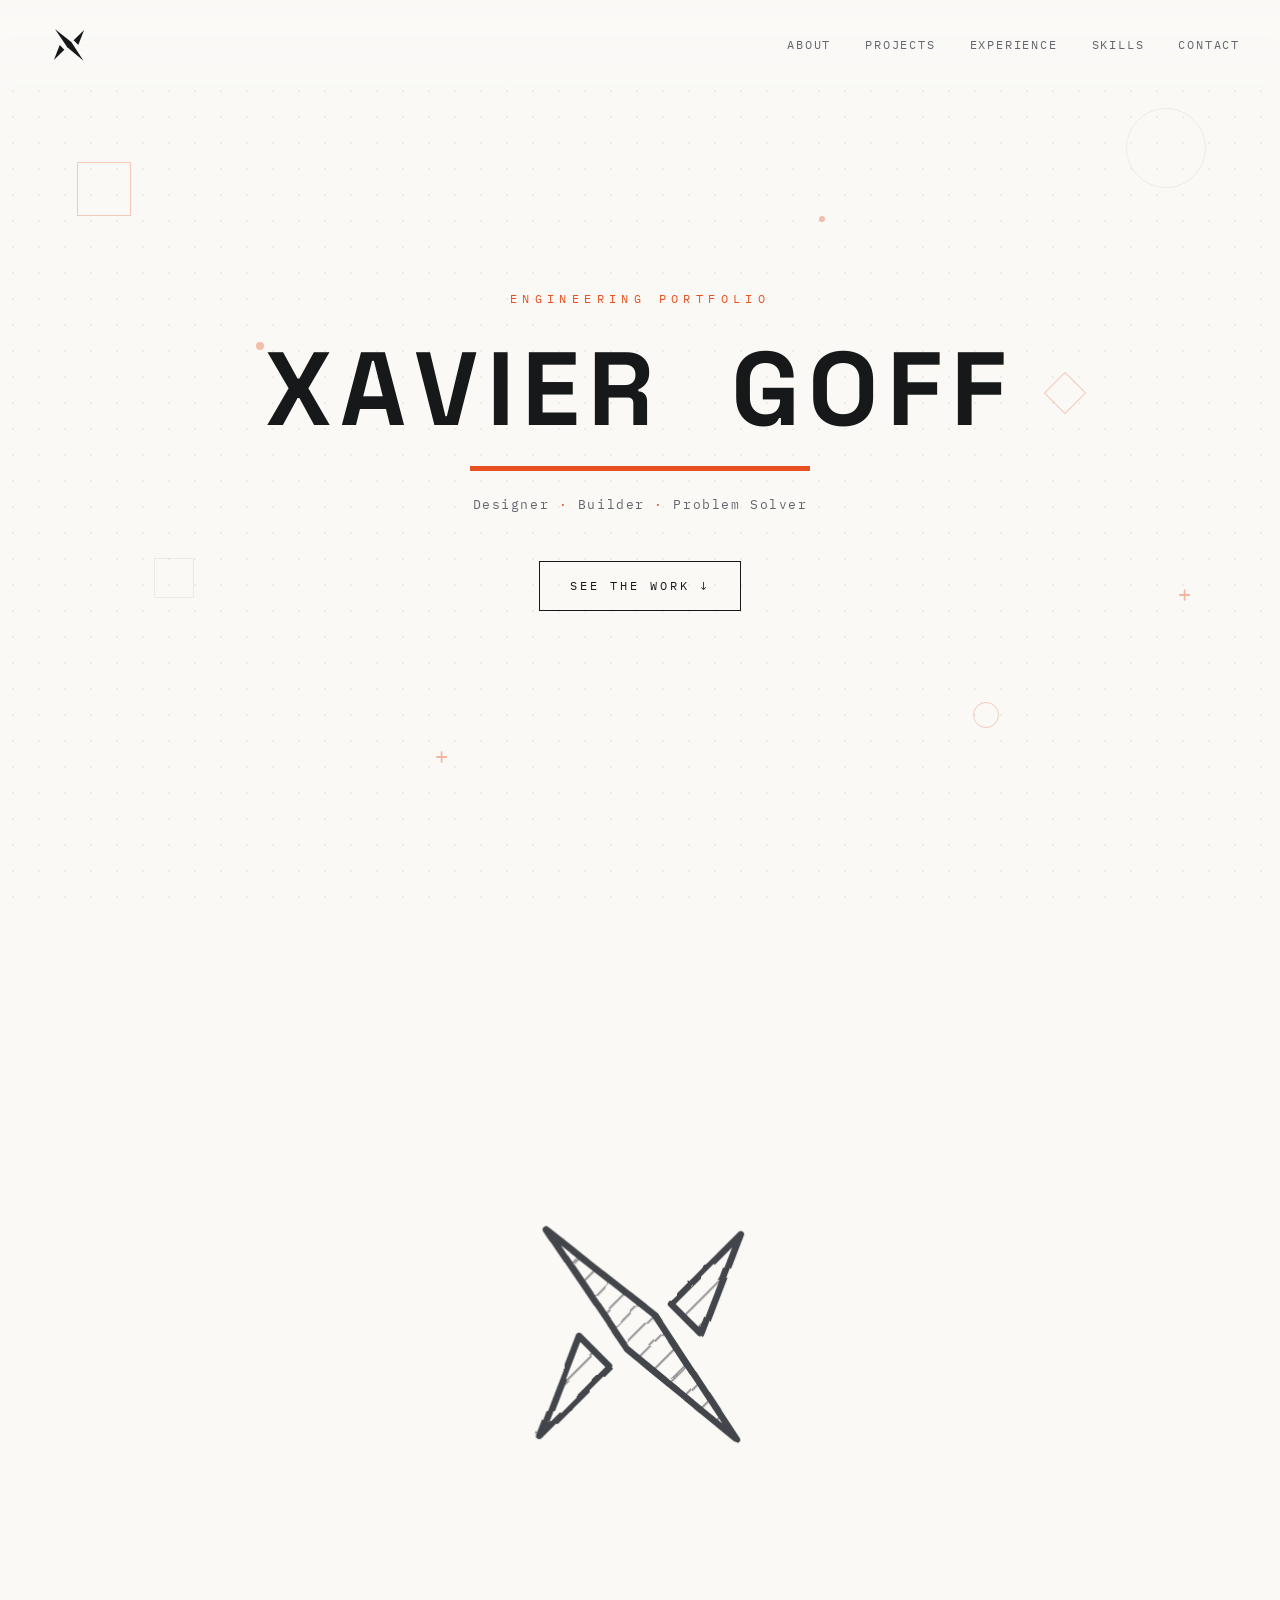
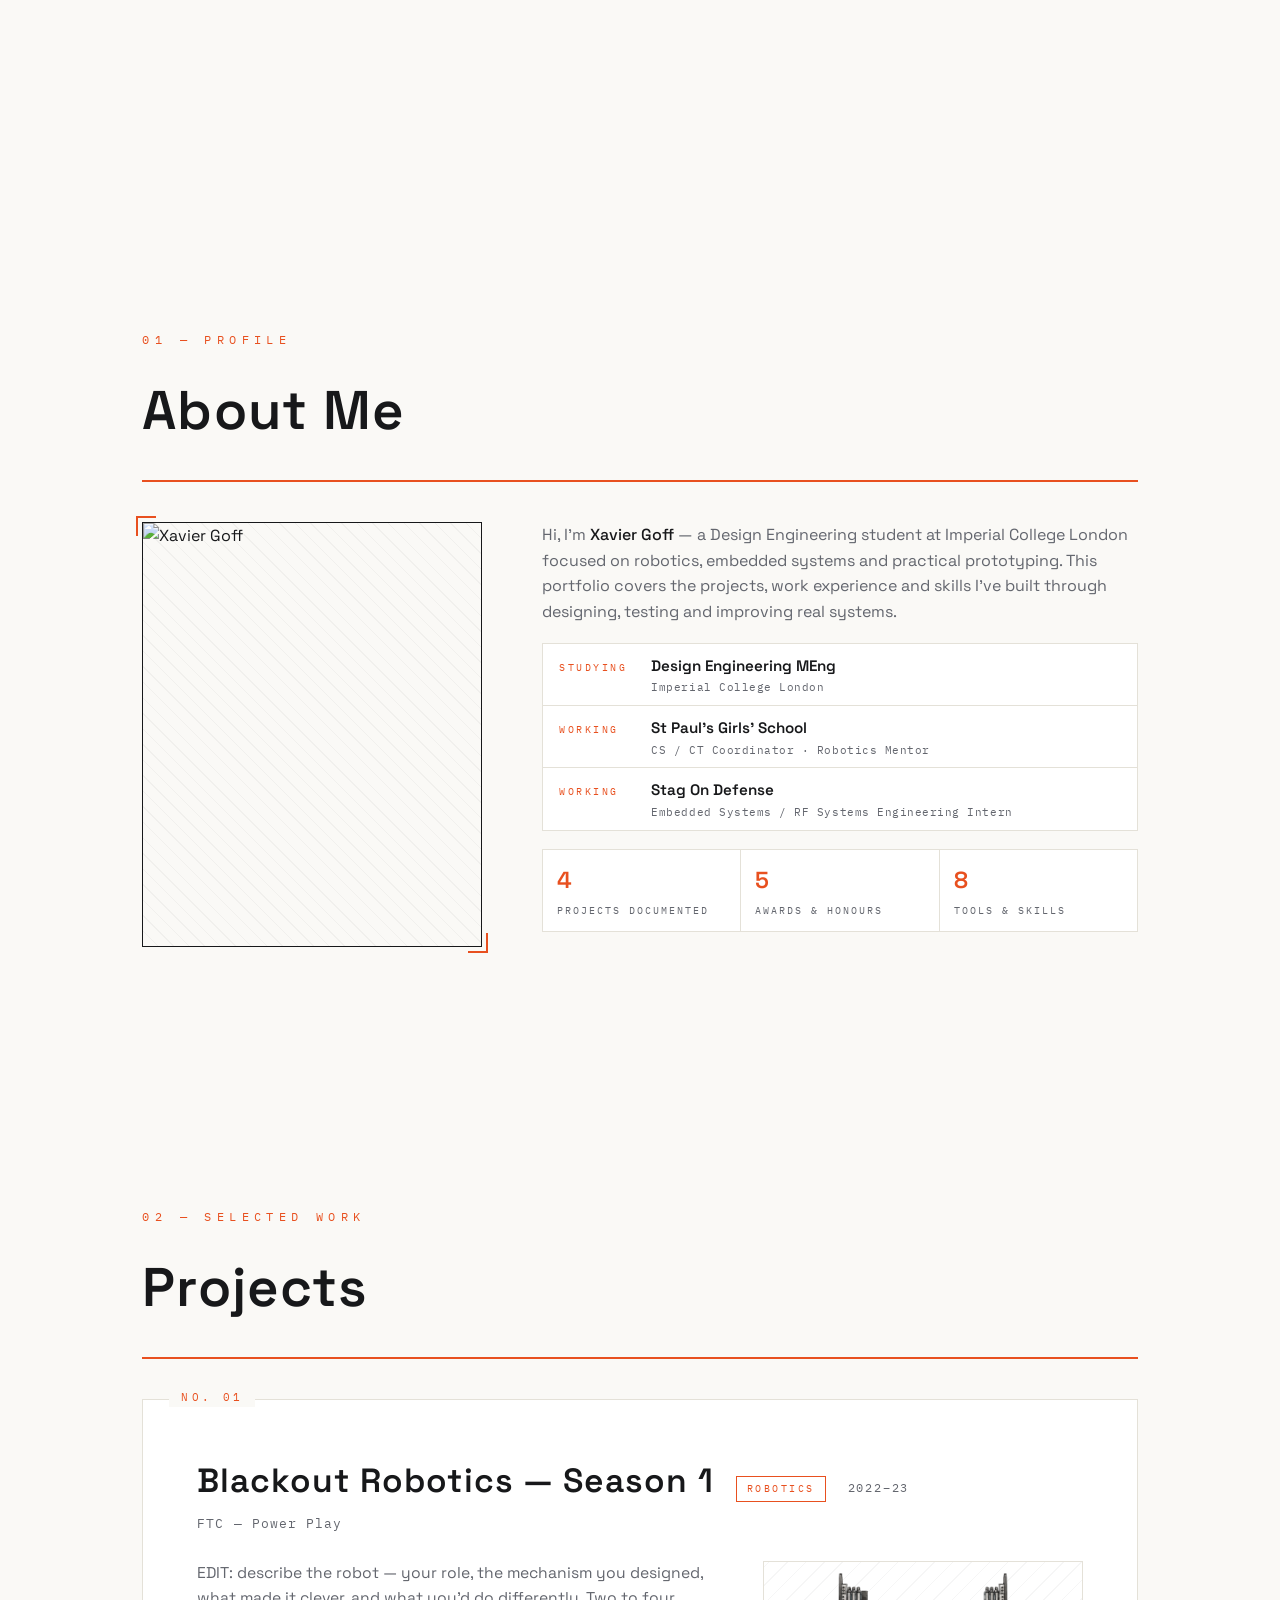
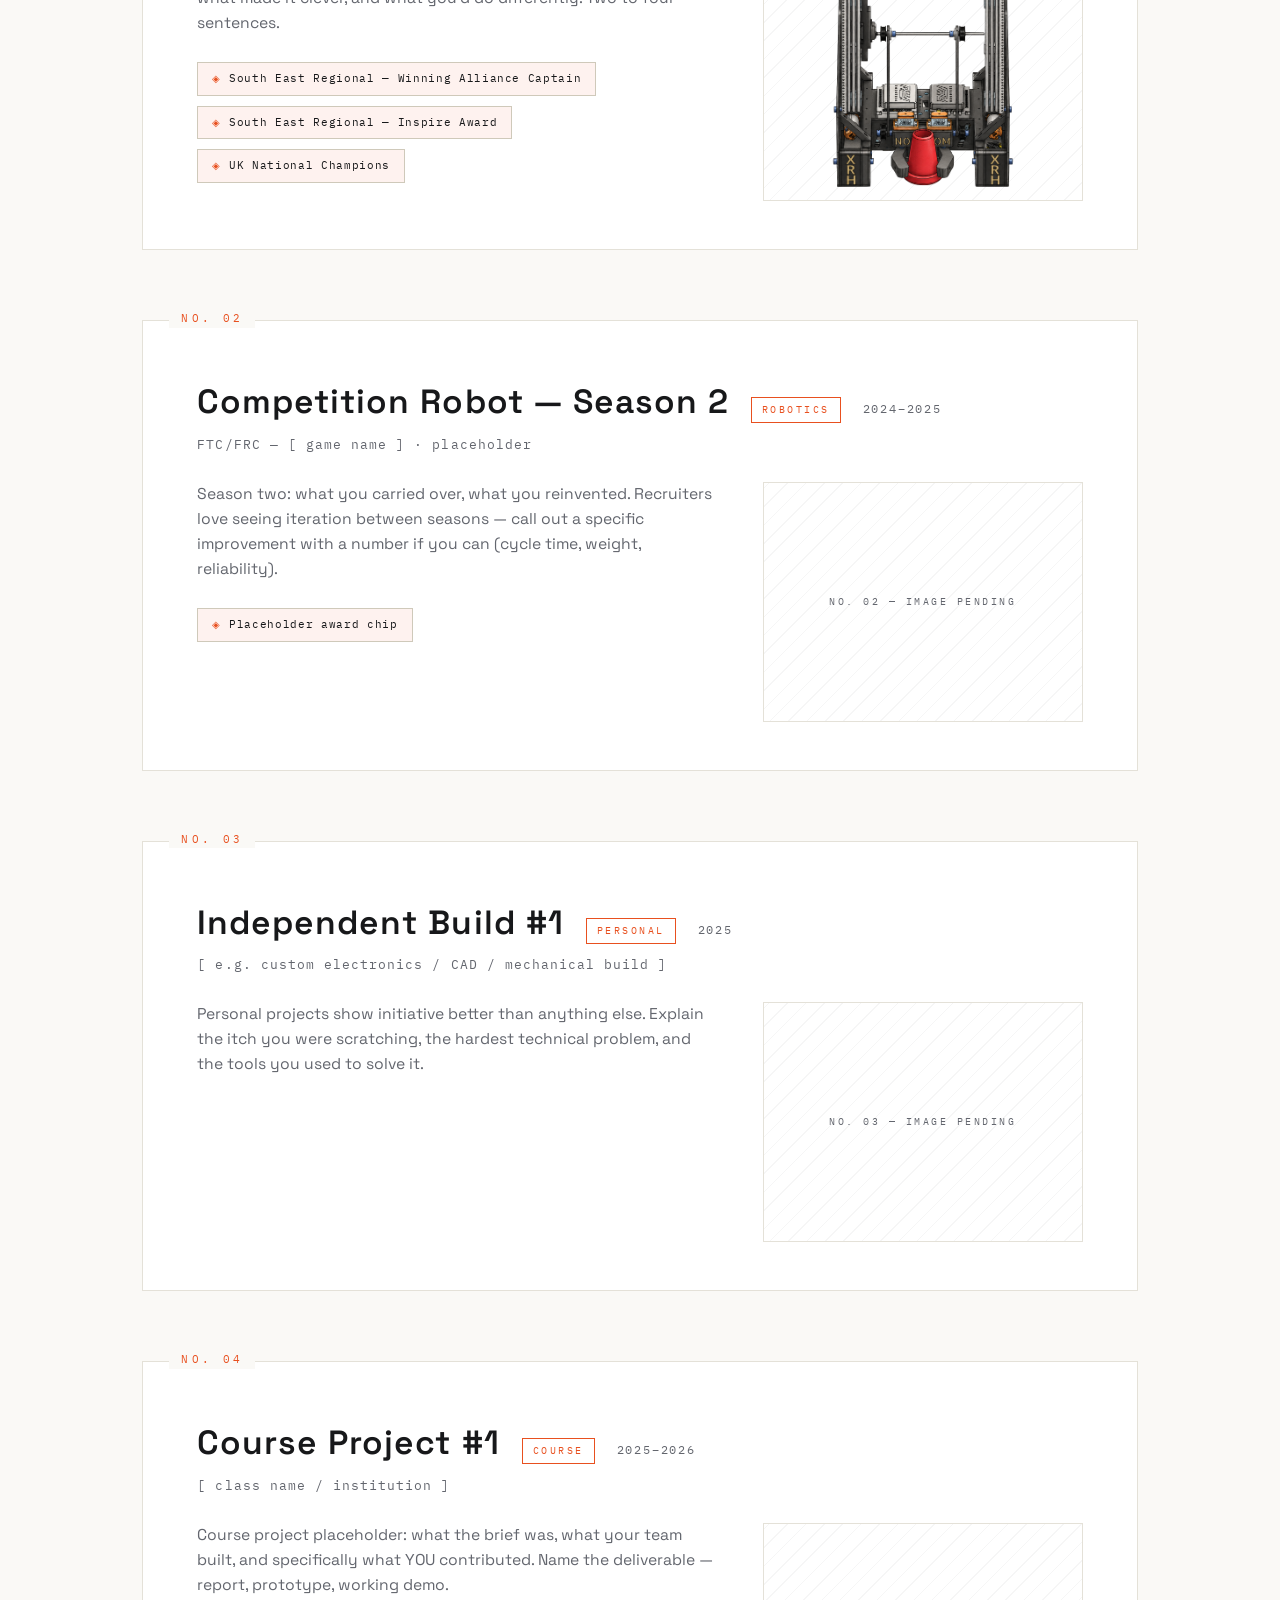
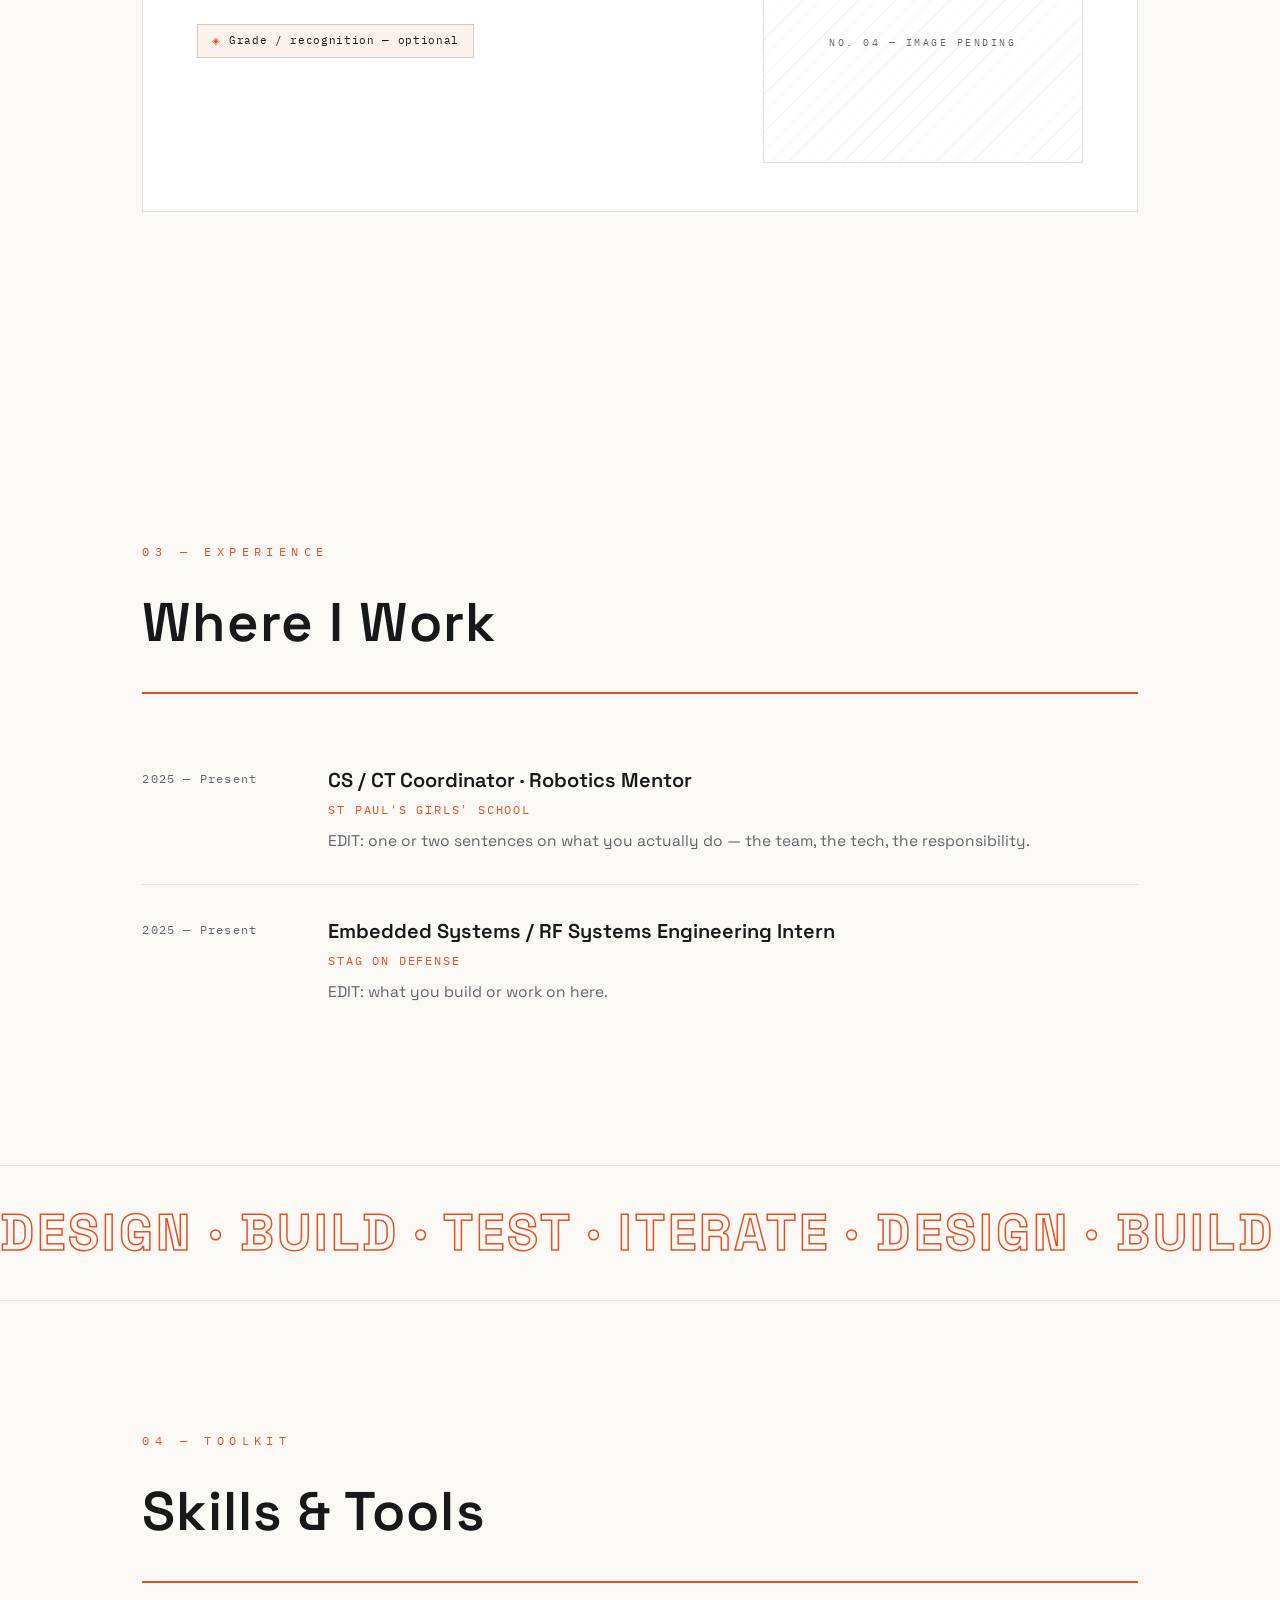
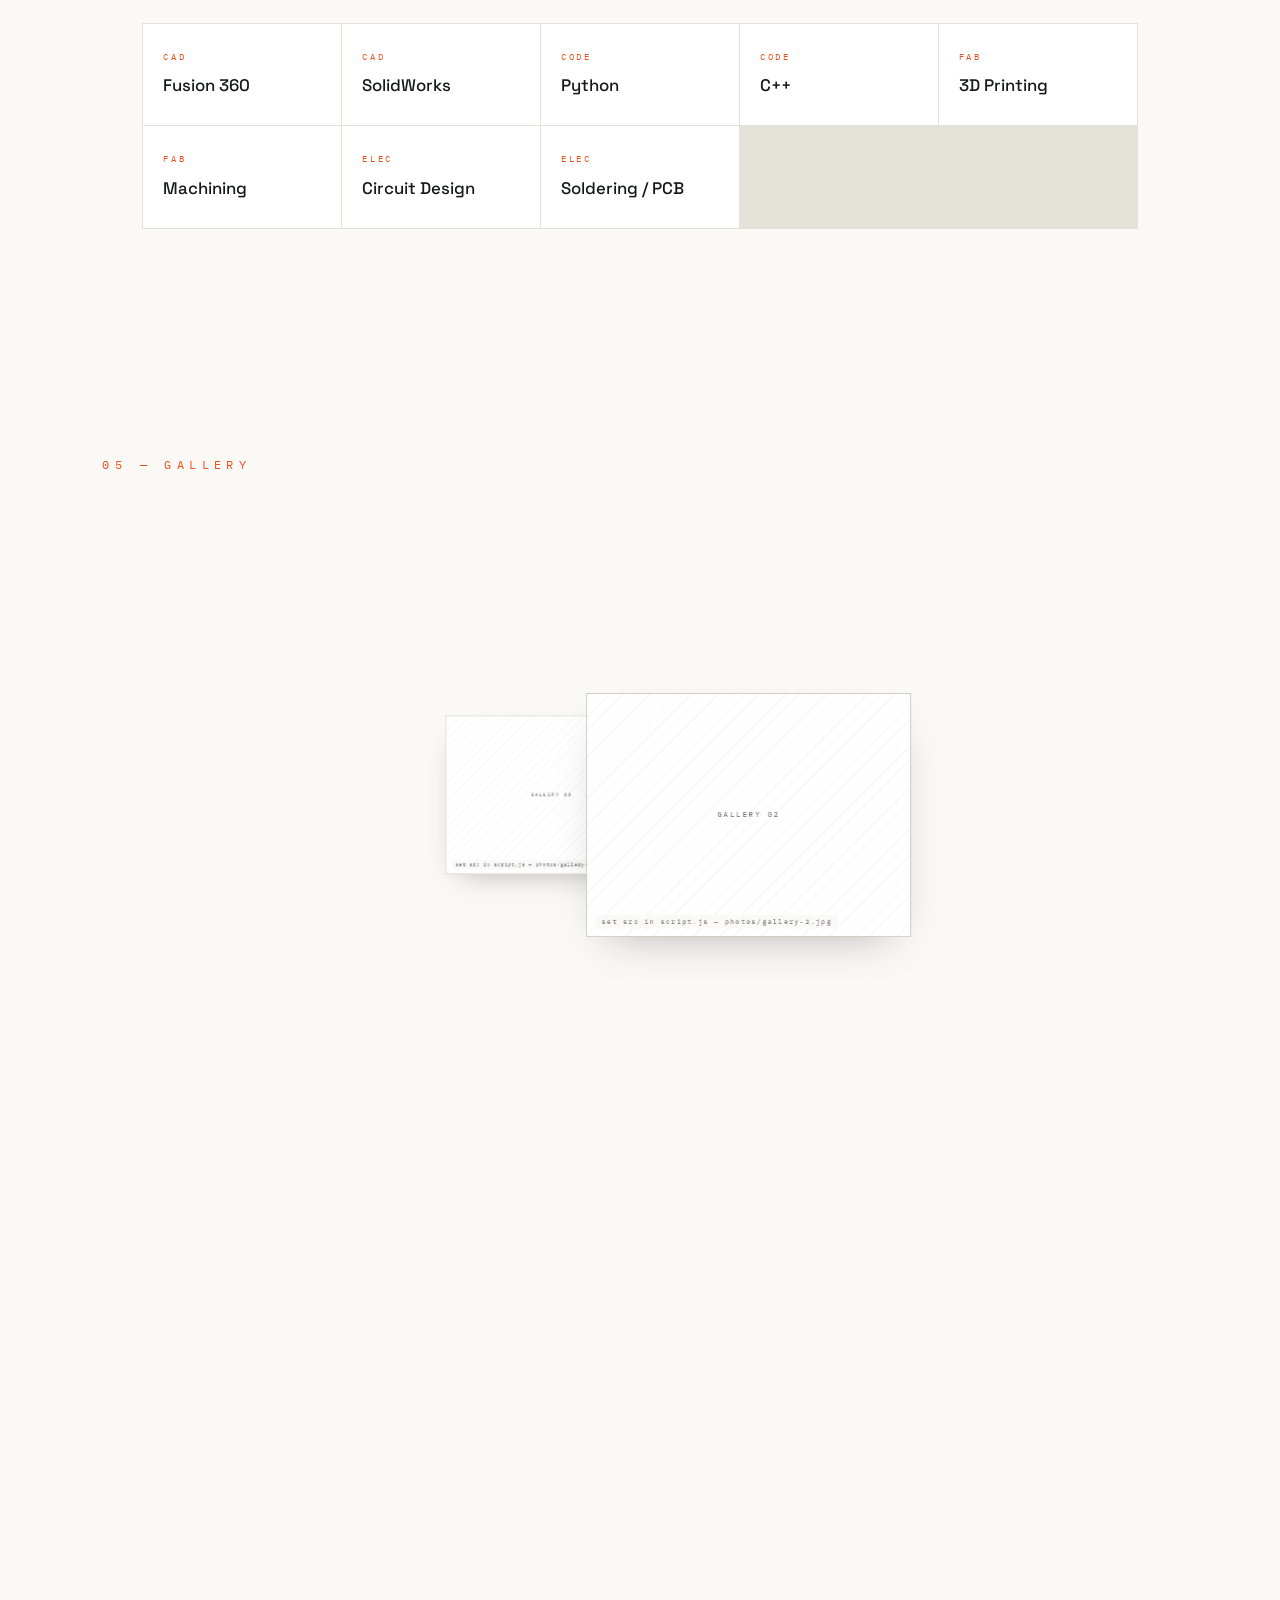
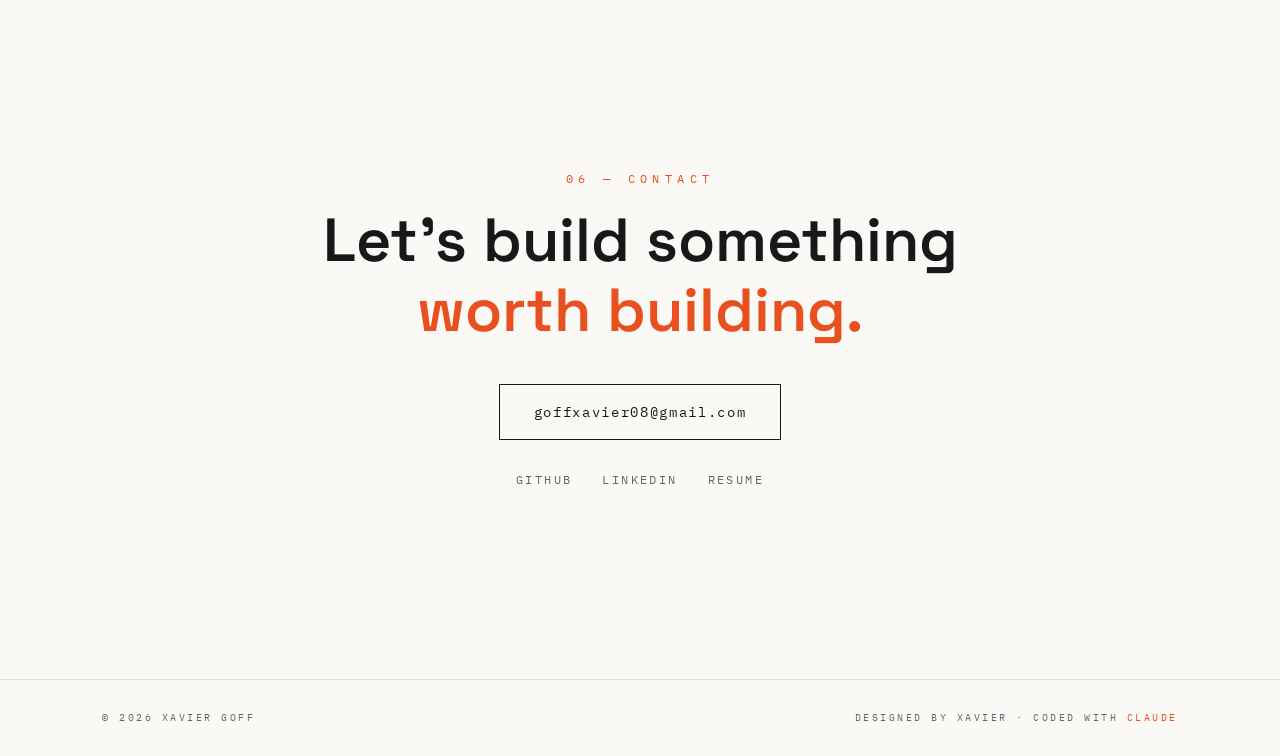
==== index.html @ dc83f302 "added images for 2022-23 project" ====
<!DOCTYPE html>
<html lang="en">
<head>
<meta charset="UTF-8">
<meta name="viewport" content="width=device-width, initial-scale=1.0">
<title>Xavier Goff — Engineering Portfolio</title>
<meta name="description" content="Engineering portfolio of Xavier Goff — robotics, personal builds, and course projects.">
<link rel="preconnect" href="https://fonts.googleapis.com">
<link rel="preconnect" href="https://fonts.gstatic.com" crossorigin>
<link href="https://fonts.googleapis.com/css2?family=Space+Grotesk:wght@300;400;500;600;700&family=IBM+Plex+Mono:wght@300;400;500&display=swap" rel="stylesheet">
<link rel="stylesheet" href="styles.css">
</head>
<body>
<div id="progress"></div>
<div class="grid-bg"></div>

<nav>
  <a href="#top" aria-label="Home">
    <svg class="nav-mark" viewBox="0 0 100 100" xmlns="http://www.w3.org/2000/svg">
      <path d="M26 23 L54 45 L75 77 L47 54 Z"/>
      <path d="M76 24 L58 42 L66 50 Z"/>
      <path d="M24 76 L42 58 L34 50 Z"/>
    </svg>
  </a>
  <div class="nav-links">
    <a href="#about">About</a>
    <a href="#projects">Projects</a>
    <a href="#experience">Experience</a>
    <a href="#skills">Skills</a>
    <a href="#contact">Contact</a>
  </div>
</nav>

<!-- ================= HERO ================= -->
<header class="hero" id="top">
  <div class="kicker">Engineering Portfolio</div>
  <h1 id="hero-name">XAVIER GOFF</h1>
  <div class="name-underline"></div>
  <!-- EDIT: your disciplines / tagline -->
  <div class="hero-sub">Designer <b>·</b> Builder <b>·</b> Problem Solver</div>
  <a class="hero-cta" href="#projects">See the Work ↓</a>
</header>

<!-- ============ PENCIL-SKETCH LOGO DIVIDER ============ -->
<div class="sketch-wrap" id="sketch-wrap">
  <div class="sketch-sticky">
    <svg class="sketch-svg" viewBox="0 0 100 100" xmlns="http://www.w3.org/2000/svg">
      <defs>
        <!-- wobbly hand-drawn edge -->
        <filter id="rough" x="-20%" y="-20%" width="140%" height="140%">
          <feTurbulence type="fractalNoise" baseFrequency="0.045" numOctaves="3" seed="7" result="n"/>
          <feDisplacementMap in="SourceGraphic" in2="n" scale="2.4"/>
        </filter>
        <!-- pencil hatching -->
        <pattern id="hatch" width="5" height="5" patternTransform="rotate(45)" patternUnits="userSpaceOnUse">
          <line x1="0" y1="0" x2="0" y2="5" stroke="#43444a" stroke-width="1.1" opacity=".6"/>
        </pattern>
        <!-- reveal mask: diagonal colouring strokes, populated by script -->
        <clipPath id="sketch-clip"></clipPath>
      </defs>
      <g clip-path="url(#sketch-clip)" filter="url(#rough)">
        <path class="sketch-fill" fill="url(#hatch)" d="M26 23 L54 45 L75 77 L47 54 Z"/>
        <path class="sketch-fill" fill="url(#hatch)" d="M76 24 L58 42 L66 50 Z"/>
        <path class="sketch-fill" fill="url(#hatch)" d="M24 76 L42 58 L34 50 Z"/>
        <path class="sketch-path" d="M26 23 L54 45 L75 77 L47 54 Z"/>
        <path class="sketch-path" d="M76 24 L58 42 L66 50 Z"/>
        <path class="sketch-path" d="M24 76 L42 58 L34 50 Z"/>
      </g>
    </svg>
  </div>
</div>

<!-- ================= ABOUT ================= -->
<section id="about">
  <div class="kicker reveal">01 — Profile</div>
  <h2 class="section-title reveal d1">About Me</h2>
  <div class="rule"></div>
  <div class="about-grid">
    <div class="photo-frame reveal d1">
      <!-- save your portrait as photos/portrait.jpg -->
      <img src="photos/portrait.jpg" alt="Xavier Goff">
    </div>
    <div class="about-text reveal d2">
      <!-- EDIT: replace with your own bio -->
      <p>Hi, I'm <b>Xavier Goff</b> — a Design Engineering student at Imperial College London focused on robotics, embedded systems and practical prototyping. 
        This portfolio covers the projects, work experience and skills I've built through designing, testing and improving real systems. </p>
      <div class="now-list">
        <div class="now-item">
          <span class="now-label">Studying</span>
          <div class="now-body"><b>Design Engineering MEng</b><span class="now-sub">Imperial College London</span></div>
        </div>
        <div class="now-item">
          <span class="now-label">Working</span>
          <div class="now-body"><b>St Paul's Girls' School</b><span class="now-sub">CS / CT Coordinator · Robotics Mentor</span></div>
        </div>
        <div class="now-item">
          <span class="now-label">Working</span>
          <div class="now-body"><b>Stag On Defense</b><span class="now-sub">Embedded Systems / RF Systems Engineering Intern</span></div>
        </div>
      </div>
      <div class="spec-sheet">
        <!-- these numbers update automatically from the arrays in script.js -->
        <div class="spec"><div class="num" id="stat-projects">0</div><div class="lbl">Projects Documented</div></div>
        <div class="spec"><div class="num" id="stat-awards">0</div><div class="lbl">Awards &amp; Honours</div></div>
        <div class="spec"><div class="num" id="stat-skills">0</div><div class="lbl">Tools &amp; Skills</div></div>
      </div>
    </div>
  </div>
</section>

<!-- ================= PROJECTS ================= -->
<section id="projects">
  <div class="kicker reveal">02 — Selected Work</div>
  <h2 class="section-title reveal d1">Projects</h2>
  <div class="rule"></div>
  <div id="project-list"><!-- rendered from PROJECTS array --></div>
</section>

<!-- ================= EXPERIENCE ================= -->
<section id="experience">
  <div class="kicker reveal">03 — Experience</div>
  <h2 class="section-title reveal d1">Where I Work</h2>
  <div class="rule"></div>
  <div id="experience-list"><!-- rendered from EXPERIENCE array --></div>
</section>

<!-- ============ MARQUEE DIVIDER ============ -->
<div class="marquee" aria-hidden="true">
  <div class="marquee-inner" id="marquee-inner"></div>
</div>

<!-- ================= SKILLS ================= -->
<section id="skills">
  <div class="kicker reveal">04 — Toolkit</div>
  <h2 class="section-title reveal d1">Skills &amp; Tools</h2>
  <div class="rule"></div>
  <div class="skills-grid" id="skills-grid"><!-- rendered from SKILLS array --></div>
</section>

<!-- ================= GALLERY ================= -->
<div class="gallery-wrap" id="gallery">
  <div class="gallery-sticky">
    <div class="kicker gallery-kicker">05 — Gallery</div>
    <div class="gallery-scene" id="gallery-scene"><!-- rendered from GALLERY array --></div>
  </div>
</div>

<!-- ================= CONTACT ================= -->
<section id="contact" class="contact">
  <div class="kicker reveal">06 — Contact</div>
  <h2 class="reveal d1">Let's build something<br><em>worth building.</em></h2>
  <a class="contact-mail reveal d2" href="mailto:goffxavier08@gmail.com">goffxavier08@gmail.com</a>
  <div class="socials reveal d3">
    <!-- EDIT: your links -->
    <a href="#" target="_blank">GITHUB</a>
    <a href="#" target="_blank">LINKEDIN</a>
    <a href="#" target="_blank">RESUME</a>
  </div>
</section>

<footer>
  <span>© 2026 XAVIER GOFF</span>
  <span>DESIGNED BY XAVIER · CODED WITH <a class="credit" href="https://claude.ai" target="_blank" rel="noopener">CLAUDE</a></span>
</footer>

<script src="script.js"></script>
</body>
</html>
---- styles.css ----
/* ============================================================
   THEME TOKENS — clean light theme with a bold accent.
   Change these to re-skin the whole site.
   ============================================================ */
:root{
  --bg:          #faf9f6;   /* warm off-white */
  --bg-2:        #ffffff;   /* card white */
  --ink:         #17181a;   /* near-black text */
  --ink-dim:     #63666e;   /* secondary text */
  --line:        #e4e1d8;   /* hairline rules */
  --line-bright: #cfc9ba;   /* stronger rules */
  --accent:      #e8501f;   /* international orange — the pop */
  --accent-soft: rgba(232,80,31,.07);
  --font-head: 'Space Grotesk', sans-serif;
  --font-mono: 'IBM Plex Mono', monospace;
}

*{margin:0;padding:0;box-sizing:border-box}
html{scroll-behavior:smooth}
body{
  background:var(--bg);
  color:var(--ink);
  font-family:var(--font-head);
  overflow-x:hidden;
  line-height:1.6;
}

/* ---------- scroll progress bar ---------- */
#progress{position:fixed;top:0;left:0;height:3px;width:0;background:var(--accent);z-index:200}

/* ---------- dot grid background ---------- */
.grid-bg{
  position:fixed;inset:0;z-index:-3;pointer-events:none;
  background-image:radial-gradient(circle, var(--line) 1px, transparent 1.4px);
  background-size:26px 26px;
  opacity:.55;
  animation:gridDrift 120s linear infinite;
}
@keyframes gridDrift{from{background-position:0 0}to{background-position:104px 104px}}

/* ---------- floating geometric shapes (ambient movement) ---------- */
.shape-wrap{position:fixed;z-index:-2;pointer-events:none;will-change:transform}
.shape{opacity:.28;animation:floatA var(--dur,26s) ease-in-out infinite alternate}
.shape.sq{border:1.5px solid var(--accent)}
.shape.sq.gray{border-color:var(--line-bright)}
.shape.ci{border:1.5px solid var(--accent);border-radius:50%}
.shape.ci.gray{border-color:var(--line-bright)}
.shape.di{border:1.5px solid var(--accent);transform:rotate(45deg)}
.shape.dot{background:var(--accent);border-radius:50%;opacity:.35}
.shape.plus{color:var(--accent);font-family:var(--font-mono);font-size:22px;opacity:.4}
@keyframes floatA{
  from{transform:translate(0,0) rotate(0deg)}
  to{transform:translate(26px,-34px) rotate(14deg)}
}

/* ---------- nav ---------- */
nav{
  position:fixed;top:0;left:0;right:0;z-index:100;
  display:flex;justify-content:space-between;align-items:center;
  padding:16px 40px;
  background:linear-gradient(rgba(250,249,246,.95), rgba(250,249,246,.8) 70%, transparent);
  backdrop-filter:blur(6px);
}
/* Your logo, vectorized. To swap in an exact file later, replace the
   <path> data in the nav <svg> and in the sketch divider <svg> below. */
.nav-mark{width:58px;height:58px;display:block;transition:transform .4s cubic-bezier(.22,1,.36,1)}
@media(max-width:640px){.nav-mark{width:44px;height:44px}}
.nav-mark path{fill:var(--ink);transition:fill .3s}
a:hover > .nav-mark{transform:rotate(90deg)}
a:hover > .nav-mark path{fill:var(--accent)}
.nav-links{display:flex;gap:34px}
.nav-links a{
  color:var(--ink-dim);text-decoration:none;font-family:var(--font-mono);
  font-size:12px;letter-spacing:.15em;text-transform:uppercase;
  position:relative;transition:color .25s;
}
.nav-links a::after{
  content:'';position:absolute;left:0;bottom:-5px;height:2px;width:0;
  background:var(--accent);transition:width .3s;
}
.nav-links a:hover{color:var(--ink)}
.nav-links a:hover::after{width:100%}
@media(max-width:640px){.nav-links{gap:18px}.nav-links a{font-size:10px}nav{padding:14px 20px}}

/* ---------- section scaffolding ---------- */
section{position:relative;padding:130px 8vw;max-width:1200px;margin:0 auto}
.kicker{
  font-family:var(--font-mono);font-size:12px;letter-spacing:.45em;
  text-transform:uppercase;color:var(--accent);margin-bottom:18px;
}
h2.section-title{
  font-size:clamp(2rem,5vw,3.4rem);font-weight:600;letter-spacing:.02em;
  margin-bottom:14px;
}
.rule{
  height:2px;background:var(--accent);margin:26px 0 40px;
  transform-origin:left;transform:scaleX(0);transition:transform 1.1s cubic-bezier(.22,1,.36,1);
}
.visible .rule{transform:scaleX(1)}

/* generic reveal */
.reveal{opacity:0;transform:translateY(28px);transition:opacity .8s ease,transform .8s cubic-bezier(.22,1,.36,1)}
.visible .reveal{opacity:1;transform:none}
.reveal.d1{transition-delay:.12s}.reveal.d2{transition-delay:.24s}.reveal.d3{transition-delay:.36s}

/* ---------- hero ---------- */
.hero{
  min-height:100vh;display:flex;flex-direction:column;justify-content:center;align-items:center;
  text-align:center;padding:0 6vw;position:relative;
}
.hero .kicker{margin-bottom:26px}
.hero h1{
  font-size:clamp(2.6rem,9vw,6.5rem);font-weight:700;letter-spacing:.08em;
  line-height:1.05;
}
.hero h1 span{display:inline-block;opacity:0;transform:translateY(30px);animation:letterIn .7s cubic-bezier(.22,1,.36,1) forwards}
@keyframes letterIn{to{opacity:1;transform:none}}

/* orange swipe under the name */
.name-underline{
  height:5px;width:0;background:var(--accent);margin:22px auto 0;
  animation:swipe .9s cubic-bezier(.22,1,.36,1) forwards 1.5s;
}
@keyframes swipe{to{width:min(340px,52vw)}}

.hero-sub{
  margin-top:24px;font-family:var(--font-mono);font-size:13px;letter-spacing:.12em;
  color:var(--ink-dim);opacity:0;animation:fadeIn 1s forwards 2s;
}
.hero-sub b{color:var(--accent);font-weight:400}
@keyframes fadeIn{to{opacity:1}}
.hero-cta{
  margin-top:46px;opacity:0;animation:fadeIn 1s forwards 2.4s;
  font-family:var(--font-mono);font-size:12px;letter-spacing:.25em;text-transform:uppercase;
  color:var(--ink);text-decoration:none;border:1.5px solid var(--ink);
  padding:14px 30px;position:relative;transition:all .3s;
}
.hero-cta:hover{border-color:var(--accent);color:var(--accent);background:var(--accent-soft);transform:translateY(-2px)}
.scroll-hint{
  position:absolute;bottom:34px;font-family:var(--font-mono);font-size:10px;
  letter-spacing:.4em;color:var(--ink-dim);opacity:0;animation:fadeIn 1s forwards 3s;
}
.scroll-hint::after{
  content:'';display:block;width:1px;height:38px;margin:10px auto 0;
  background:linear-gradient(var(--accent),transparent);animation:hintPulse 2s infinite;
}
@keyframes hintPulse{0%,100%{opacity:.3}50%{opacity:1}}

/* ---------- pencil-sketch logo divider (scroll-scrubbed) ----------
   The wrapper is tall; the artwork is sticky-centered in the viewport
   and sketches itself in as you scroll through the wrapper. */
.sketch-wrap{min-height:100vh;position:relative}
.sketch-sticky{
  height:100vh;
  display:flex;flex-direction:column;align-items:center;justify-content:center;
}
.sketch-svg{width:min(380px,68vw);height:auto;overflow:visible;will-change:transform}
.sketch-path{stroke:#43444a;stroke-width:1.7;fill:none;stroke-linejoin:round;stroke-linecap:round}
.sketch-fill{opacity:.9}
.logo-caption{
  font-family:var(--font-mono);font-size:10px;letter-spacing:.35em;color:var(--ink-dim);
  text-transform:uppercase;margin-top:26px;
}

/* ---------- about ---------- */
.about-grid{display:grid;grid-template-columns:340px 1fr;gap:60px;align-items:start}
@media(max-width:860px){.about-grid{grid-template-columns:1fr}}
.photo-frame{
  position:relative;aspect-ratio:4/5;border:1.5px solid var(--ink);
  background:repeating-linear-gradient(45deg, transparent, transparent 10px, rgba(23,24,26,.04) 10px, rgba(23,24,26,.04) 11px);
  display:flex;align-items:center;justify-content:center;
}
.photo-frame::before,.photo-frame::after{
  content:'';position:absolute;width:18px;height:18px;border:2px solid var(--accent);
}
.photo-frame::before{top:-7px;left:-7px;border-right:none;border-bottom:none}
.photo-frame::after{bottom:-7px;right:-7px;border-left:none;border-top:none}
.photo-frame .ph-label{font-family:var(--font-mono);font-size:11px;letter-spacing:.25em;color:var(--ink-dim);text-align:center;padding:0 20px}
/* To use a real photo: delete the .ph-label div and add
   <img src="me.jpg" style="width:100%;height:100%;object-fit:cover"> inside .photo-frame */
.about-text p{color:var(--ink-dim);margin-bottom:14px;font-size:1rem}
.about-text p b{color:var(--ink);font-weight:500}

.spec-sheet{
  margin-top:18px;display:grid;grid-template-columns:repeat(auto-fit,minmax(140px,1fr));gap:1px;
  background:var(--line);border:1px solid var(--line);
}
.spec{background:var(--bg-2);padding:12px 14px}
.spec .num{font-size:1.45rem;font-weight:600;color:var(--accent)}
.spec .lbl{font-family:var(--font-mono);font-size:10px;letter-spacing:.2em;text-transform:uppercase;color:var(--ink-dim);margin-top:4px}

/* ---------- projects ---------- */
.proj{
  position:relative;border:1px solid var(--line);background:#ffffff;
  padding:54px 54px 48px;margin-bottom:70px;
  transition:border-color .35s, box-shadow .35s, transform .35s;
}
.proj:hover{border-color:var(--line-bright);box-shadow:0 18px 44px -26px rgba(23,24,26,.35);transform:translateY(-4px)}
.proj::before{
  content:attr(data-fig);position:absolute;top:-11px;left:26px;background:var(--bg);
  padding:0 12px;font-family:var(--font-mono);font-size:11px;letter-spacing:.3em;color:var(--accent);
}
.proj::after{
  content:'';position:absolute;left:0;top:0;width:3px;height:0;background:var(--accent);
  transition:height .4s cubic-bezier(.22,1,.36,1);
}
.proj:hover::after{height:100%}
@media(max-width:700px){.proj{padding:38px 24px}}
.proj-head{display:flex;flex-wrap:wrap;align-items:baseline;gap:14px 22px;margin-bottom:6px}
.proj-head h3{font-size:clamp(1.4rem,3.2vw,2.1rem);font-weight:600;letter-spacing:.03em}
.proj-cat{
  font-family:var(--font-mono);font-size:10px;letter-spacing:.25em;text-transform:uppercase;
  color:var(--accent);border:1px solid var(--accent);padding:4px 10px;
}
.proj-years{font-family:var(--font-mono);font-size:12px;color:var(--ink-dim);letter-spacing:.15em}
.proj-sub{font-family:var(--font-mono);font-size:13px;color:var(--ink-dim);letter-spacing:.08em;margin-bottom:26px}
.proj-body{display:grid;grid-template-columns:1fr 320px;gap:44px;align-items:start}
@media(max-width:860px){.proj-body{grid-template-columns:1fr}}
.proj-desc{color:var(--ink-dim);font-size:.98rem}
.proj-img{
  aspect-ratio:4/3;border:1px solid var(--line);position:relative;
  background:repeating-linear-gradient(-45deg, transparent, transparent 12px, rgba(23,24,26,.04) 12px, rgba(23,24,26,.04) 13px);
  display:flex;align-items:center;justify-content:center;
  font-family:var(--font-mono);font-size:10px;letter-spacing:.25em;color:var(--ink-dim);
}
/* Real image: in the PROJECTS array below set image:"photos/robot.jpg" */
.proj-img img{width:100%;height:100%;object-fit:cover;display:block}
.awards{display:flex;flex-wrap:wrap;gap:10px;margin-top:26px}
.award{
  font-family:var(--font-mono);font-size:11px;letter-spacing:.06em;color:var(--ink);
  border:1px solid var(--line-bright);background:var(--accent-soft);padding:7px 14px;
  display:inline-flex;align-items:center;gap:8px;
}
.award::before{content:'◈';color:var(--accent);font-size:10px}

/* ---------- marquee divider ---------- */
.marquee{
  overflow:hidden;white-space:nowrap;padding:26px 0;
  border-top:1px solid var(--line);border-bottom:1px solid var(--line);
}
.marquee-inner{
  display:inline-block;animation:scrollX 24s linear infinite;
  font-weight:700;font-size:clamp(1.8rem,4.5vw,3.2rem);letter-spacing:.06em;
  color:transparent;-webkit-text-stroke:1.5px var(--accent);
}
@keyframes scrollX{from{transform:translateX(0)}to{transform:translateX(-50%)}}

/* ---------- skills ---------- */
.skills-grid{display:grid;grid-template-columns:repeat(auto-fill,minmax(170px,1fr));gap:1px;background:var(--line);border:1px solid var(--line)}
.skill{
  background:var(--bg-2);padding:26px 20px;transition:background .3s, transform .3s;position:relative;overflow:hidden;
}
.skill:hover{background:#f4f1ea;transform:translateY(-3px)}
.skill .s-cat{font-family:var(--font-mono);font-size:9px;letter-spacing:.3em;text-transform:uppercase;color:var(--accent);margin-bottom:8px}
.skill .s-name{font-weight:500;font-size:1.05rem}

/* ---------- contact ---------- */
.contact{text-align:center}
.contact h2{font-size:clamp(2rem,6vw,3.8rem);font-weight:600;line-height:1.15}
.contact h2 em{font-style:normal;color:var(--accent)}
.contact-mail{
  display:inline-block;margin-top:38px;font-family:var(--font-mono);font-size:14px;
  letter-spacing:.12em;color:var(--ink);text-decoration:none;
  border:1.5px solid var(--ink);padding:16px 34px;transition:all .3s;
}
.contact-mail:hover{border-color:var(--accent);color:var(--accent);background:var(--accent-soft);transform:translateY(-2px)}
.socials{margin-top:30px;display:flex;justify-content:center;gap:30px}
.socials a{font-family:var(--font-mono);font-size:12px;letter-spacing:.2em;color:var(--ink-dim);text-decoration:none;transition:color .25s}
.socials a:hover{color:var(--accent)}

footer{
  border-top:1px solid var(--line);margin-top:60px;padding:30px 8vw;
  display:flex;justify-content:space-between;flex-wrap:wrap;gap:10px;
  font-family:var(--font-mono);font-size:10px;letter-spacing:.25em;color:var(--ink-dim);text-transform:uppercase;
}

/* ---------- about: portrait + current roles ---------- */
.photo-frame img{width:100%;height:100%;object-fit:cover;display:block}
.now-list{margin-top:18px;border:1px solid var(--line);background:var(--bg-2)}
.now-item{display:flex;gap:16px;align-items:baseline;padding:9px 16px;border-bottom:1px solid var(--line)}
.now-item:last-child{border-bottom:none}
.now-label{font-family:var(--font-mono);font-size:10px;letter-spacing:.25em;text-transform:uppercase;color:var(--accent);min-width:76px;flex-shrink:0}
.now-body b{font-weight:600;font-size:.95rem}
.now-sub{display:block;font-family:var(--font-mono);font-size:10.5px;color:var(--ink-dim);letter-spacing:.05em;margin-top:1px}

/* ---------- experience ---------- */
.exp{display:grid;grid-template-columns:160px 1fr;gap:26px;padding:30px 0;border-bottom:1px solid var(--line)}
.exp:last-child{border-bottom:none}
.exp-period{font-family:var(--font-mono);font-size:12px;color:var(--ink-dim);letter-spacing:.1em;padding-top:5px}
.exp h3{font-size:1.25rem;font-weight:600}
.exp-org{color:var(--accent);font-family:var(--font-mono);font-size:12px;letter-spacing:.15em;text-transform:uppercase;margin:4px 0 10px}
.exp p{color:var(--ink-dim);font-size:.97rem}
@media(max-width:700px){.exp{grid-template-columns:1fr;gap:6px}}

/* ---------- gallery: fly-through as you scroll ---------- */
.gallery-wrap{height:320vh;position:relative}
.gallery-sticky{position:sticky;top:0;height:100vh;overflow:hidden}
.gallery-kicker{position:absolute;top:96px;left:8vw;z-index:50}
.gallery-scene{position:relative;width:100%;height:100%;perspective:900px;transform-style:preserve-3d}
.g-card{
  position:absolute;left:50%;top:50%;width:min(440px,66vw);aspect-ratio:4/3;
  border:1px solid var(--line-bright);background-color:var(--bg-2);
  background-image:repeating-linear-gradient(-45deg, transparent, transparent 12px, rgba(23,24,26,.04) 12px, rgba(23,24,26,.04) 13px);
  box-shadow:0 24px 60px -30px rgba(23,24,26,.35);will-change:transform,opacity;
  display:flex;align-items:center;justify-content:center;overflow:hidden;
  font-family:var(--font-mono);font-size:10px;letter-spacing:.25em;color:var(--ink-dim);
}
.g-card img{width:100%;height:100%;object-fit:cover}
.g-caption{position:absolute;bottom:10px;left:12px;background:var(--bg);padding:2px 8px;font-family:var(--font-mono);font-size:9px;letter-spacing:.25em;color:var(--ink-dim)}

/* ---------- footer credit ---------- */
.credit{color:var(--accent);text-decoration:none}
.credit:hover{text-decoration:underline}

/* ---------- project image hover-swap (second view fades in) ---------- */
.proj-img .hover-img{position:absolute;inset:0;width:100%;height:100%;object-fit:cover;opacity:0;transition:opacity .4s ease}
.proj-img:hover .hover-img{opacity:1}
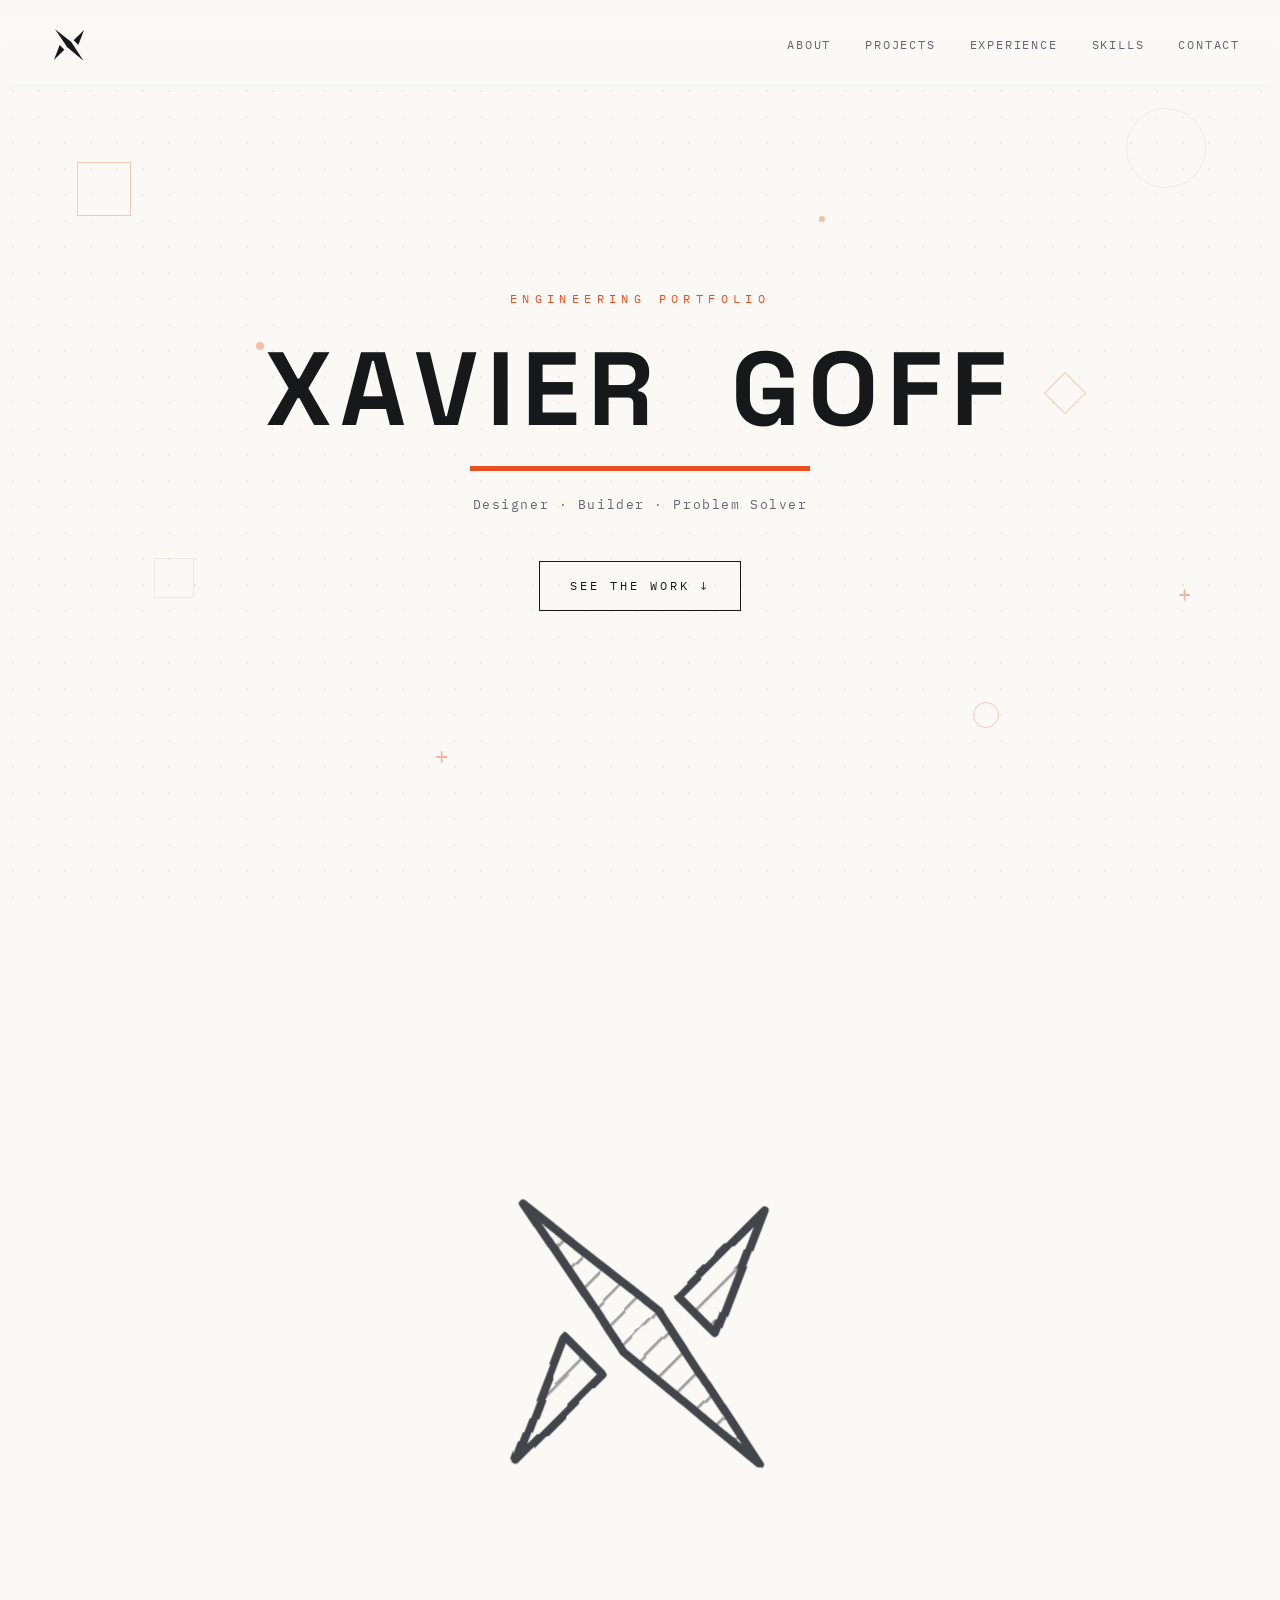
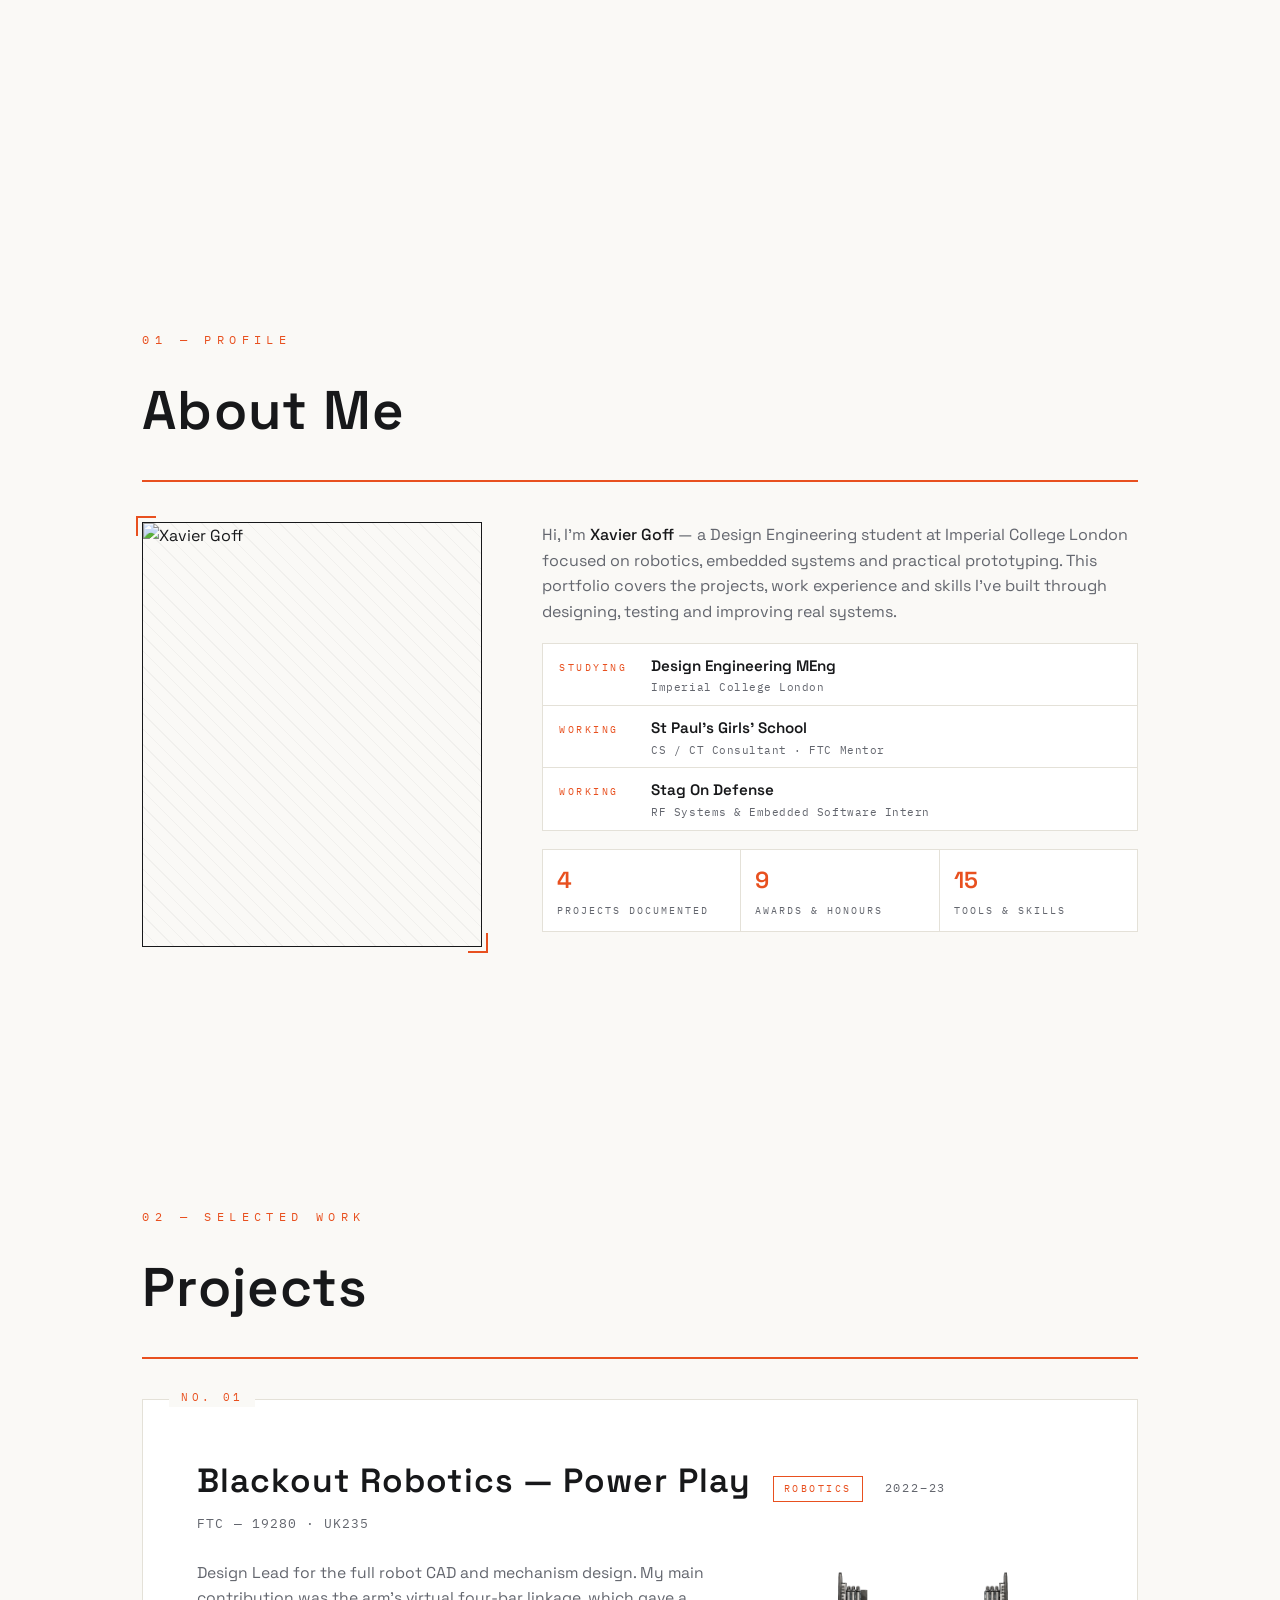
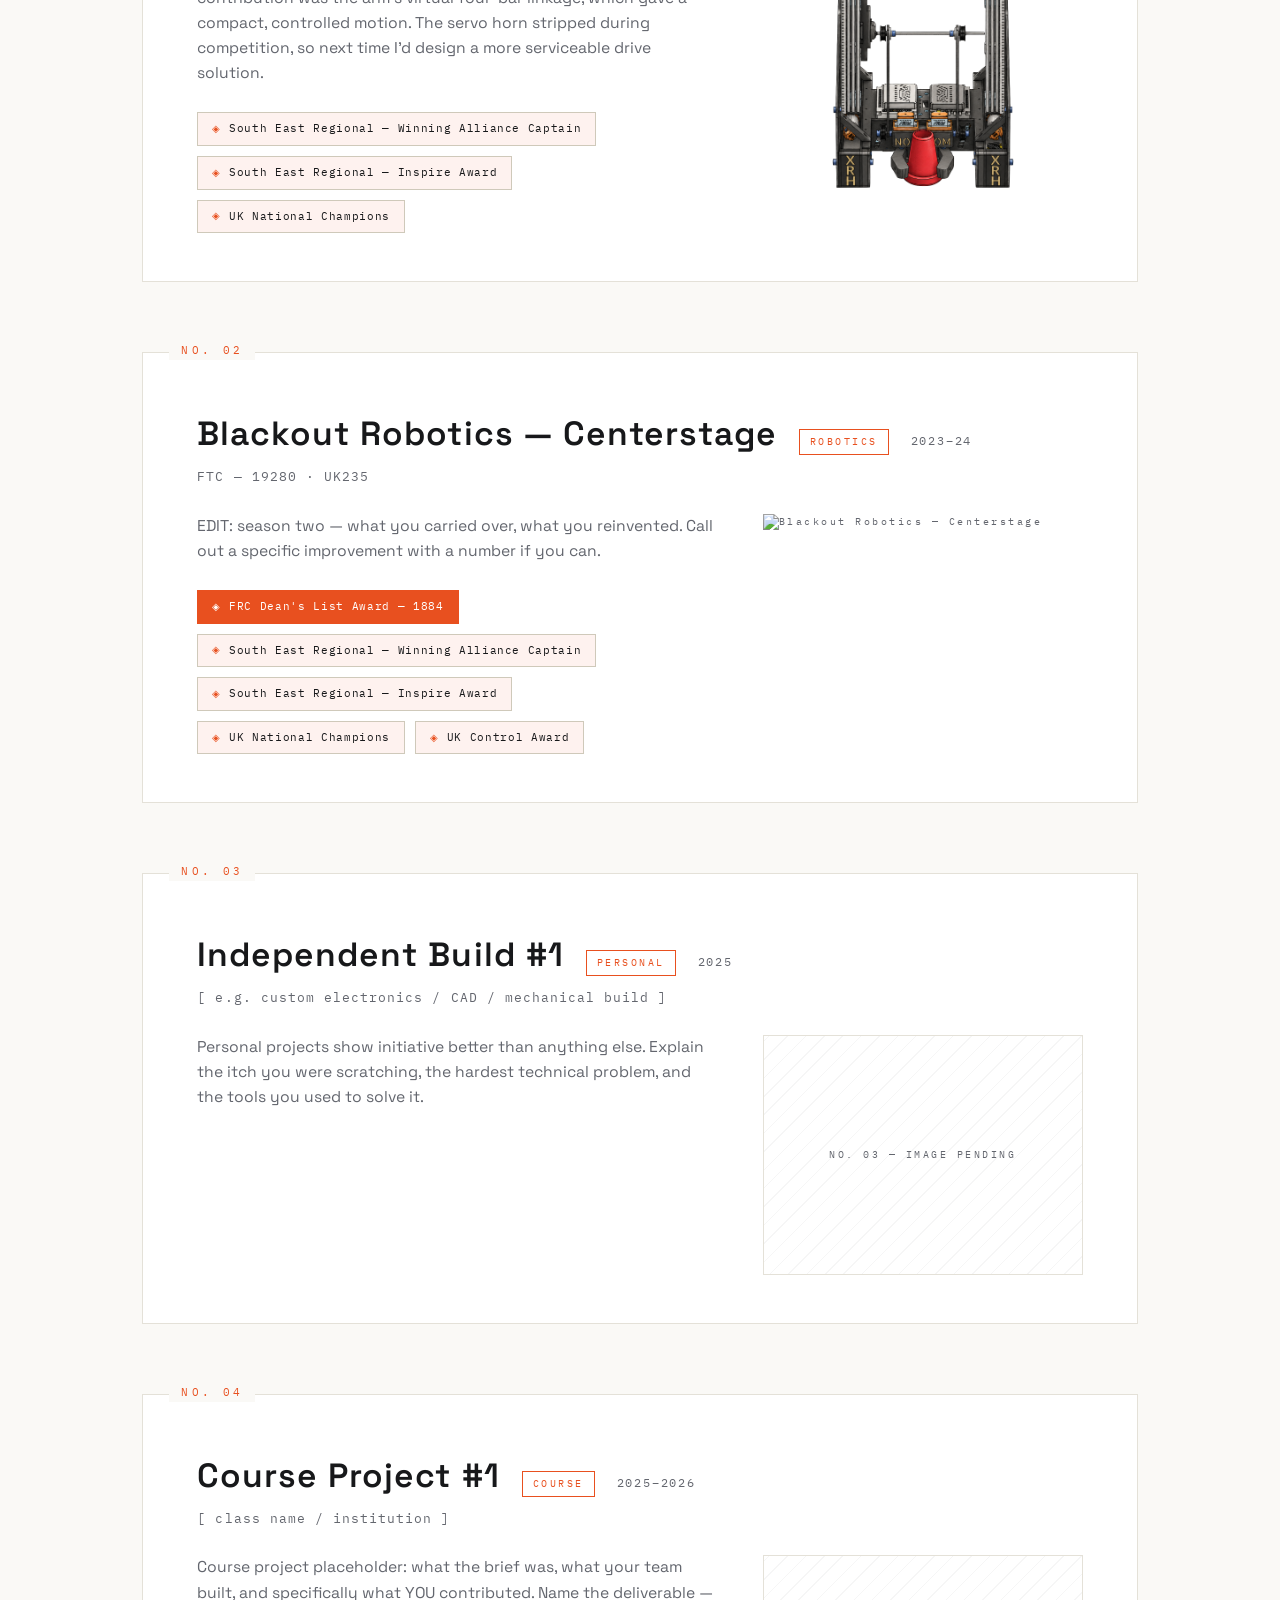
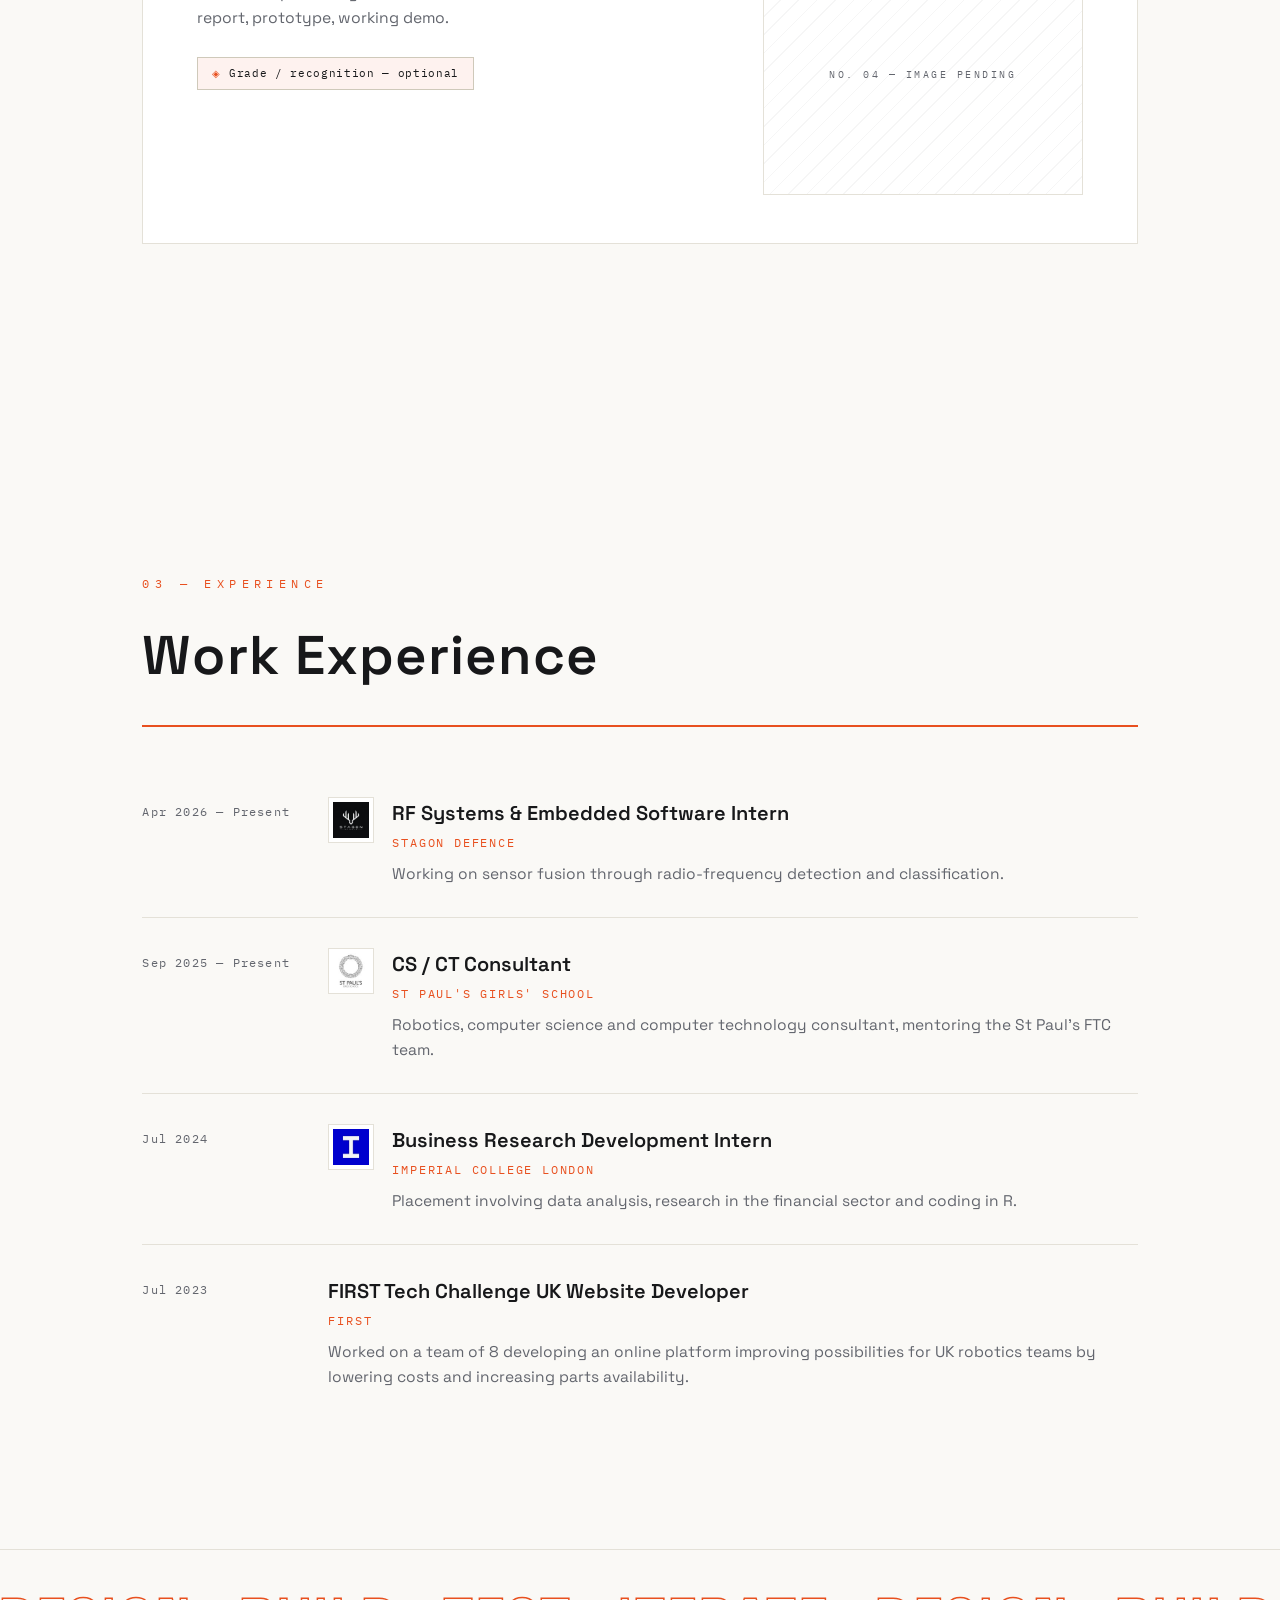
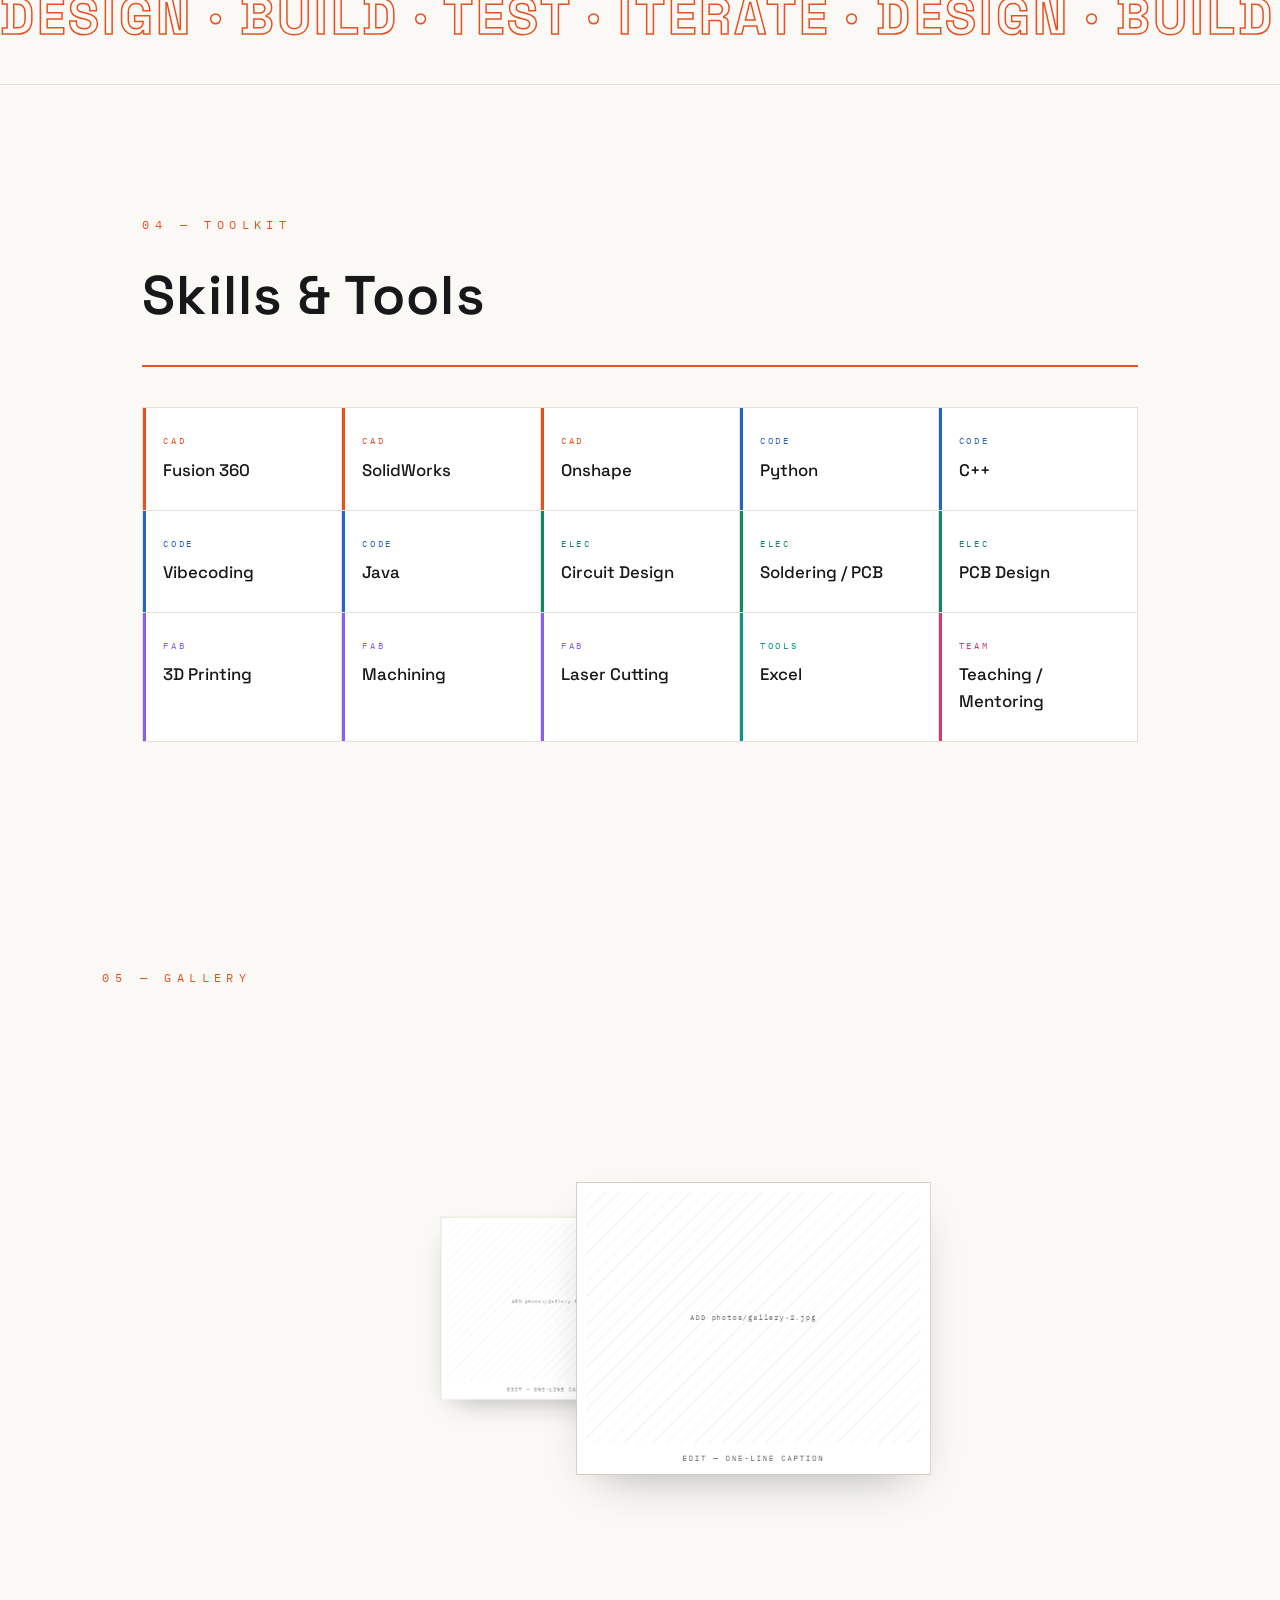
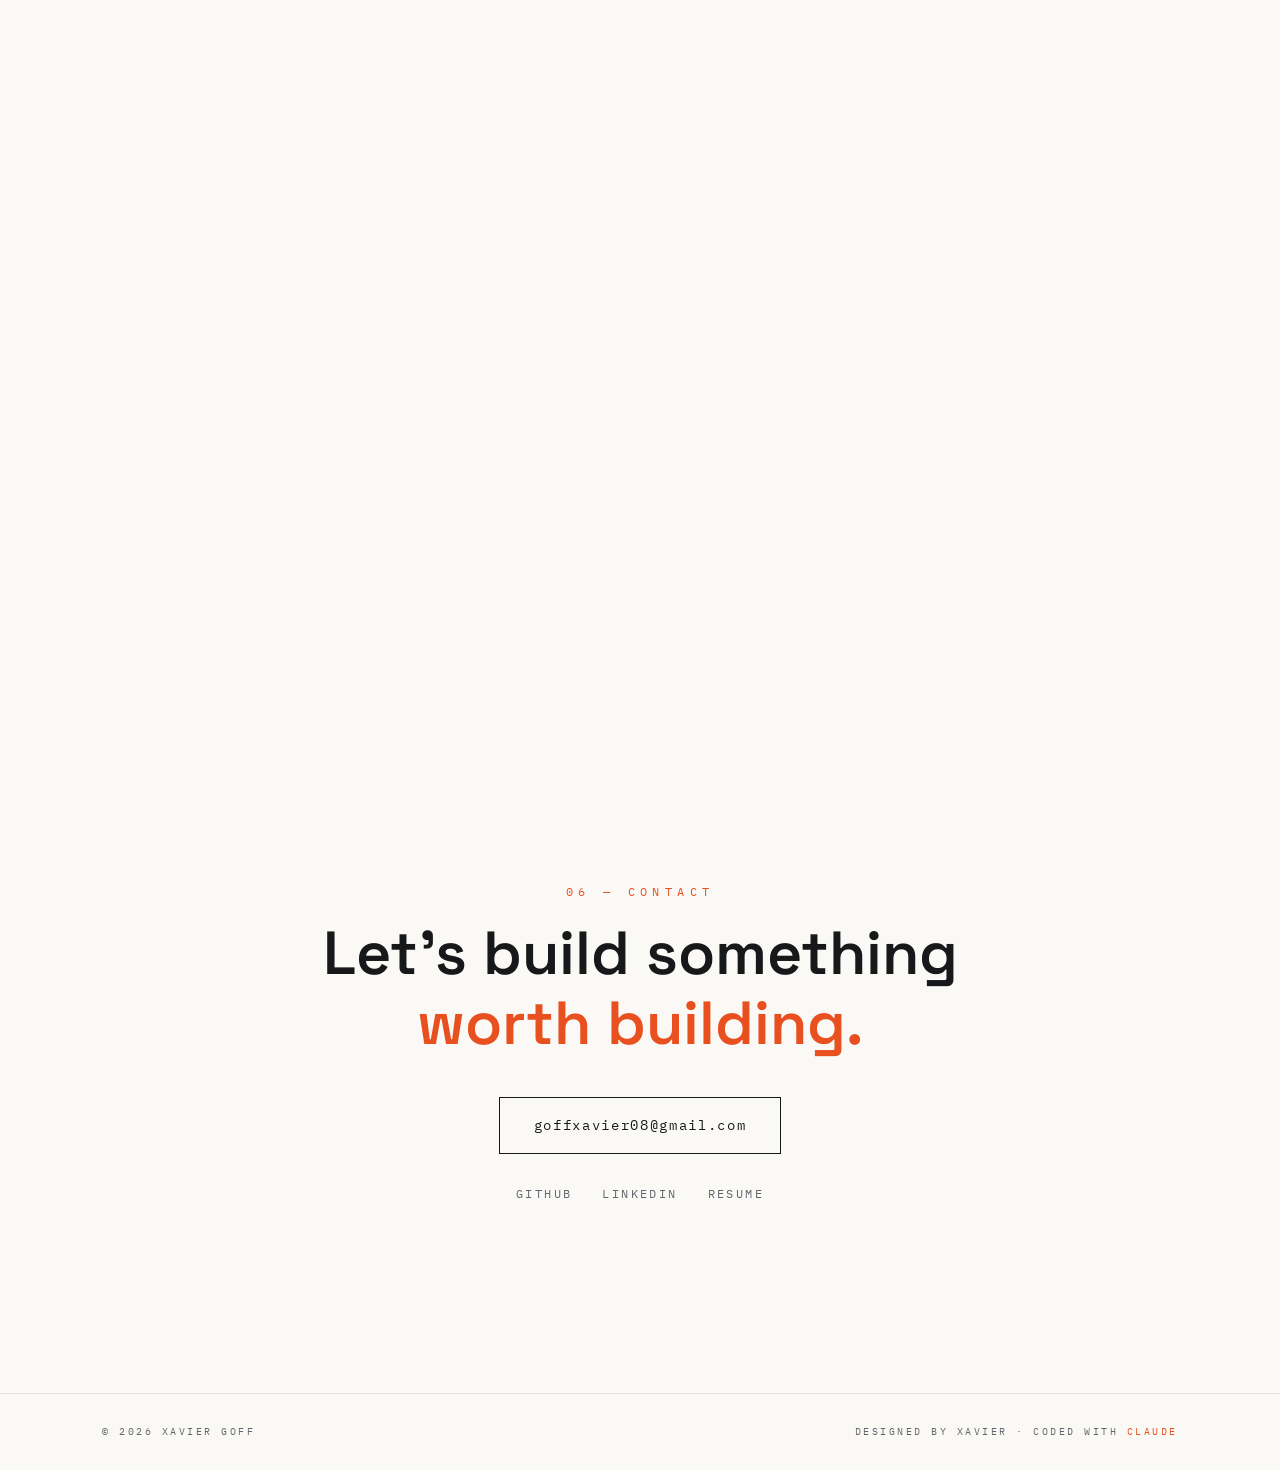
==== commit cff4ac47: "fixed up gallery, added photos, changed transition further, increased scrolling time etc." ====
--- a/index.html
+++ b/index.html
@@ -91,11 +91,11 @@
         </div>
         <div class="now-item">
           <span class="now-label">Working</span>
-          <div class="now-body"><b>St Paul's Girls' School</b><span class="now-sub">CS / CT Coordinator · Robotics Mentor</span></div>
+          <div class="now-body"><b>St Paul's Girls' School</b><span class="now-sub">CS / CT Consultant · FTC Mentor</span></div>
         </div>
         <div class="now-item">
           <span class="now-label">Working</span>
-          <div class="now-body"><b>Stag On Defense</b><span class="now-sub">Embedded Systems / RF Systems Engineering Intern</span></div>
+          <div class="now-body"><b>Stag On Defense</b><span class="now-sub">RF Systems &amp; Embedded Software Intern</span></div>
         </div>
       </div>
       <div class="spec-sheet">
@@ -119,7 +119,7 @@
 <!-- ================= EXPERIENCE ================= -->
 <section id="experience">
   <div class="kicker reveal">03 — Experience</div>
-  <h2 class="section-title reveal d1">Where I Work</h2>
+  <h2 class="section-title reveal d1">Work Experience</h2>
   <div class="rule"></div>
   <div id="experience-list"><!-- rendered from EXPERIENCE array --></div>
 </section>
--- a/styles.css
+++ b/styles.css
@@ -154,7 +154,7 @@
   height:100vh;
   display:flex;flex-direction:column;align-items:center;justify-content:center;
 }
-.sketch-svg{width:min(380px,68vw);height:auto;overflow:visible;will-change:transform}
+.sketch-svg{width:min(470px,78vw);height:auto;overflow:visible;will-change:transform}
 .sketch-path{stroke:#43444a;stroke-width:1.7;fill:none;stroke-linejoin:round;stroke-linecap:round}
 .sketch-fill{opacity:.9}
 .logo-caption{
@@ -224,7 +224,7 @@
   font-family:var(--font-mono);font-size:10px;letter-spacing:.25em;color:var(--ink-dim);
 }
 /* Real image: in the PROJECTS array below set image:"photos/robot.jpg" */
-.proj-img img{width:100%;height:100%;object-fit:cover;display:block}
+.proj-img img{width:100%;height:100%;object-fit:contain;display:block}
 .awards{display:flex;flex-wrap:wrap;gap:10px;margin-top:26px}
 .award{
   font-family:var(--font-mono);font-size:11px;letter-spacing:.06em;color:var(--ink);
@@ -293,25 +293,62 @@
 @media(max-width:700px){.exp{grid-template-columns:1fr;gap:6px}}
 
 /* ---------- gallery: fly-through as you scroll ---------- */
-.gallery-wrap{height:320vh;position:relative}
+.gallery-wrap{height:520vh;position:relative}
 .gallery-sticky{position:sticky;top:0;height:100vh;overflow:hidden}
 .gallery-kicker{position:absolute;top:96px;left:8vw;z-index:50}
 .gallery-scene{position:relative;width:100%;height:100%;perspective:900px;transform-style:preserve-3d}
 .g-card{
-  position:absolute;left:50%;top:50%;width:min(440px,66vw);aspect-ratio:4/3;
-  border:1px solid var(--line-bright);background-color:var(--bg-2);
-  background-image:repeating-linear-gradient(-45deg, transparent, transparent 12px, rgba(23,24,26,.04) 12px, rgba(23,24,26,.04) 13px);
-  box-shadow:0 24px 60px -30px rgba(23,24,26,.35);will-change:transform,opacity;
-  display:flex;align-items:center;justify-content:center;overflow:hidden;
-  font-family:var(--font-mono);font-size:10px;letter-spacing:.25em;color:var(--ink-dim);
-}
-.g-card img{width:100%;height:100%;object-fit:cover}
-.g-caption{position:absolute;bottom:10px;left:12px;background:var(--bg);padding:2px 8px;font-family:var(--font-mono);font-size:9px;letter-spacing:.25em;color:var(--ink-dim)}
+  position:absolute;left:50%;top:50%;width:min(460px,66vw);
+  border:1px solid var(--line-bright);background:#fff;
+  padding:12px 12px 0;
+  box-shadow:0 24px 60px -30px rgba(23,24,26,.4);will-change:transform,opacity;
+  display:flex;flex-direction:column;overflow:hidden;
+}
+.g-card .g-photo{
+  width:100%;aspect-ratio:4/3;object-fit:cover;display:block;
+  background:repeating-linear-gradient(-45deg, transparent, transparent 12px, rgba(23,24,26,.05) 12px, rgba(23,24,26,.05) 13px);
+}
+.g-card .g-empty{
+  width:100%;aspect-ratio:4/3;display:flex;align-items:center;justify-content:center;
+  text-align:center;padding:0 18px;
+  background:repeating-linear-gradient(-45deg, transparent, transparent 12px, rgba(23,24,26,.05) 12px, rgba(23,24,26,.05) 13px);
+  font-family:var(--font-mono);font-size:9px;letter-spacing:.2em;color:var(--ink-dim);
+}
+.g-caption{
+  padding:12px 4px;text-align:center;
+  font-family:var(--font-mono);font-size:10px;letter-spacing:.2em;text-transform:uppercase;color:var(--ink-dim);
+}
 
 /* ---------- footer credit ---------- */
 .credit{color:var(--accent);text-decoration:none}
 .credit:hover{text-decoration:underline}
 
-/* ---------- project image hover-swap (second view fades in) ---------- */
-.proj-img .hover-img{position:absolute;inset:0;width:100%;height:100%;object-fit:cover;opacity:0;transition:opacity .4s ease}
-.proj-img:hover .hover-img{opacity:1}
+/* ---------- project image hover-swap (true replace, transparent-safe) ---------- */
+.proj-img.has-img{background:none;border:none;box-shadow:none}
+.proj-img .base-img{transition:opacity 1.15s cubic-bezier(.25,.1,.25,1)}
+.proj-img .hover-img{
+  position:absolute;inset:0;width:100%;height:100%;object-fit:contain;opacity:0;
+  transform:scale(.99);
+  transition:opacity 1.15s cubic-bezier(.25,.1,.25,1), transform 1.15s cubic-bezier(.25,.1,.25,1);
+}
+.proj-img:hover .hover-img{opacity:1;transform:scale(1)}
+.proj-img:hover .base-img{opacity:0}
+
+/* ---------- highlighted personal award ---------- */
+.award.special{background:var(--accent);border-color:var(--accent);color:#fff}
+.award.special::before{color:#fff}
+
+/* ---------- experience logos ---------- */
+.exp-main{display:flex;gap:18px;align-items:flex-start}
+.exp-logo{width:46px;height:46px;object-fit:contain;flex-shrink:0;border:1px solid var(--line);background:#fff;padding:4px}
+@media(max-width:700px){.exp-logo{width:38px;height:38px}}
+
+/* ---------- skill category colors ---------- */
+.skill{box-shadow:inset 3px 0 0 var(--cat, transparent)}
+.skill .s-cat{color:var(--cat, var(--accent))}
+.skill[data-cat="CAD"]{--cat:#e8501f}
+.skill[data-cat="Code"]{--cat:#2563c9}
+.skill[data-cat="Elec"]{--cat:#0f8a5f}
+.skill[data-cat="Fab"]{--cat:#8b5cf6}
+.skill[data-cat="Tools"]{--cat:#0d9488}
+.skill[data-cat="Team"]{--cat:#d4386f}
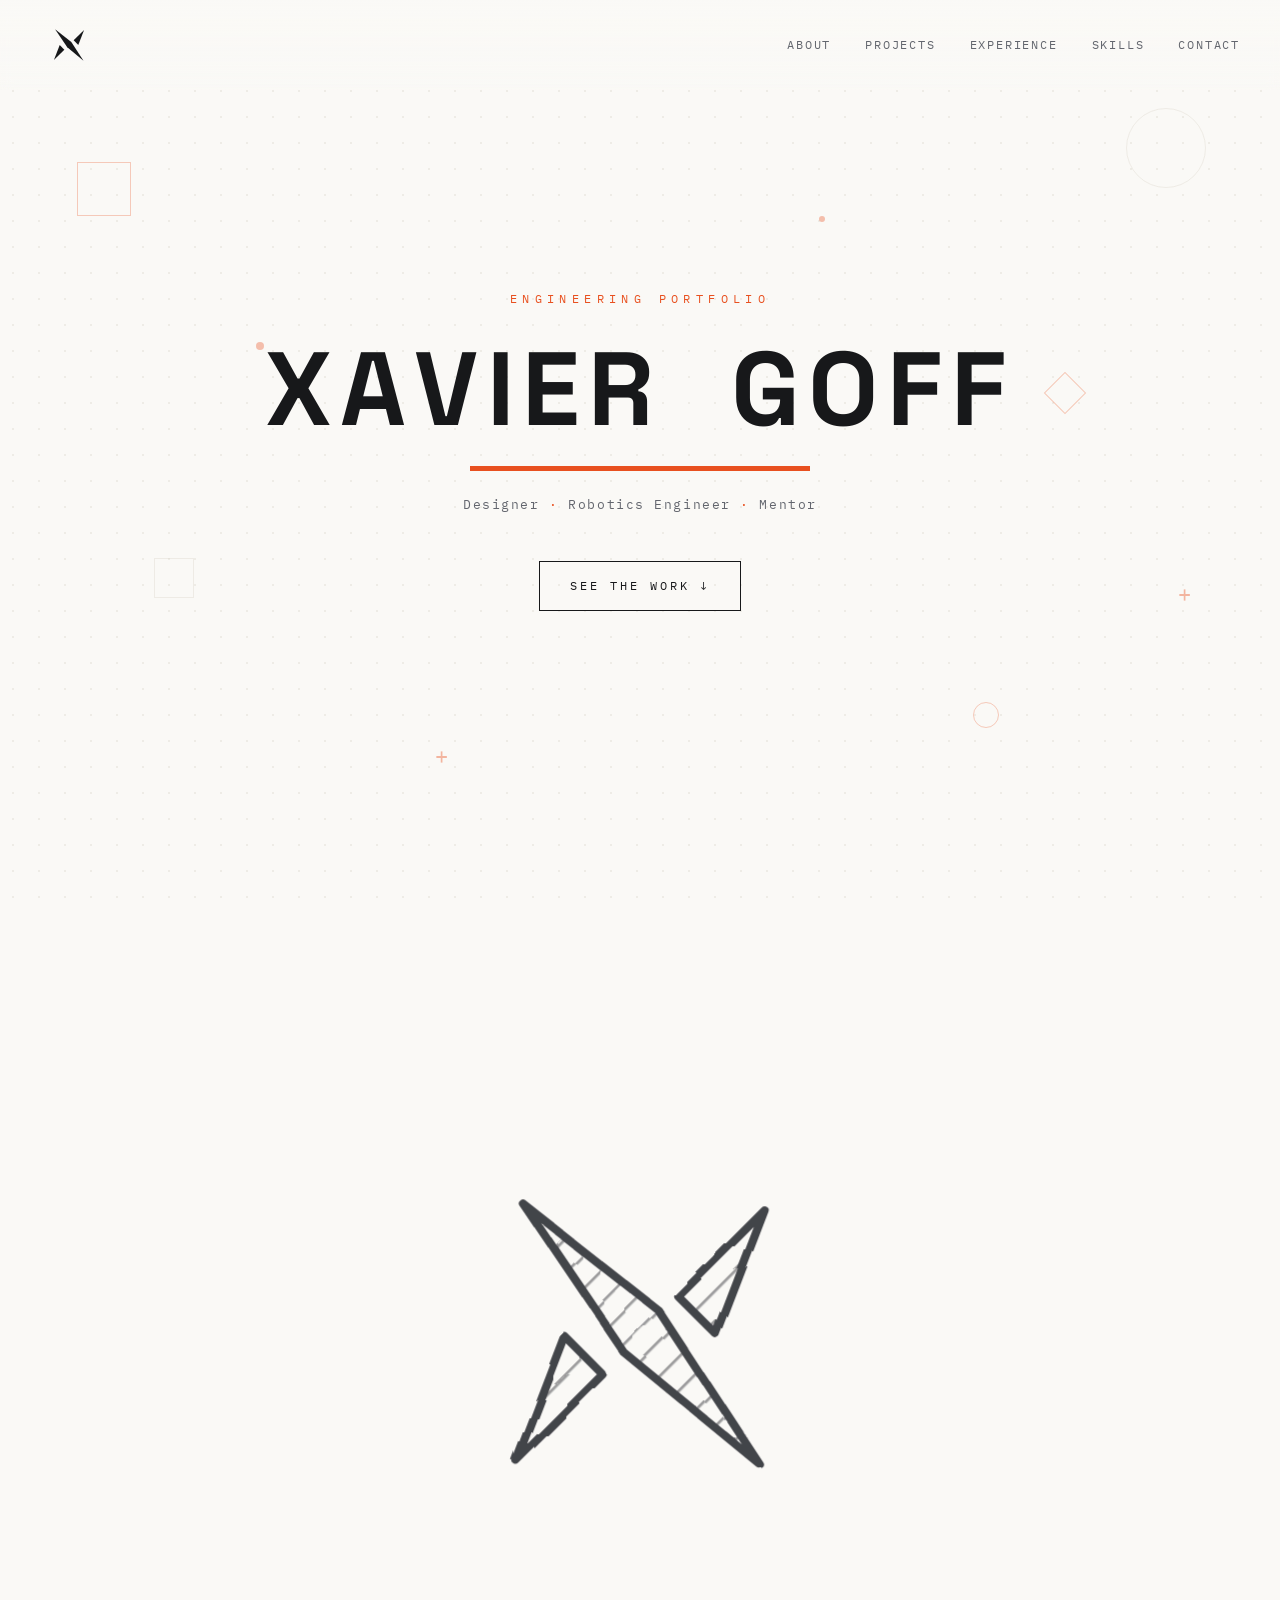
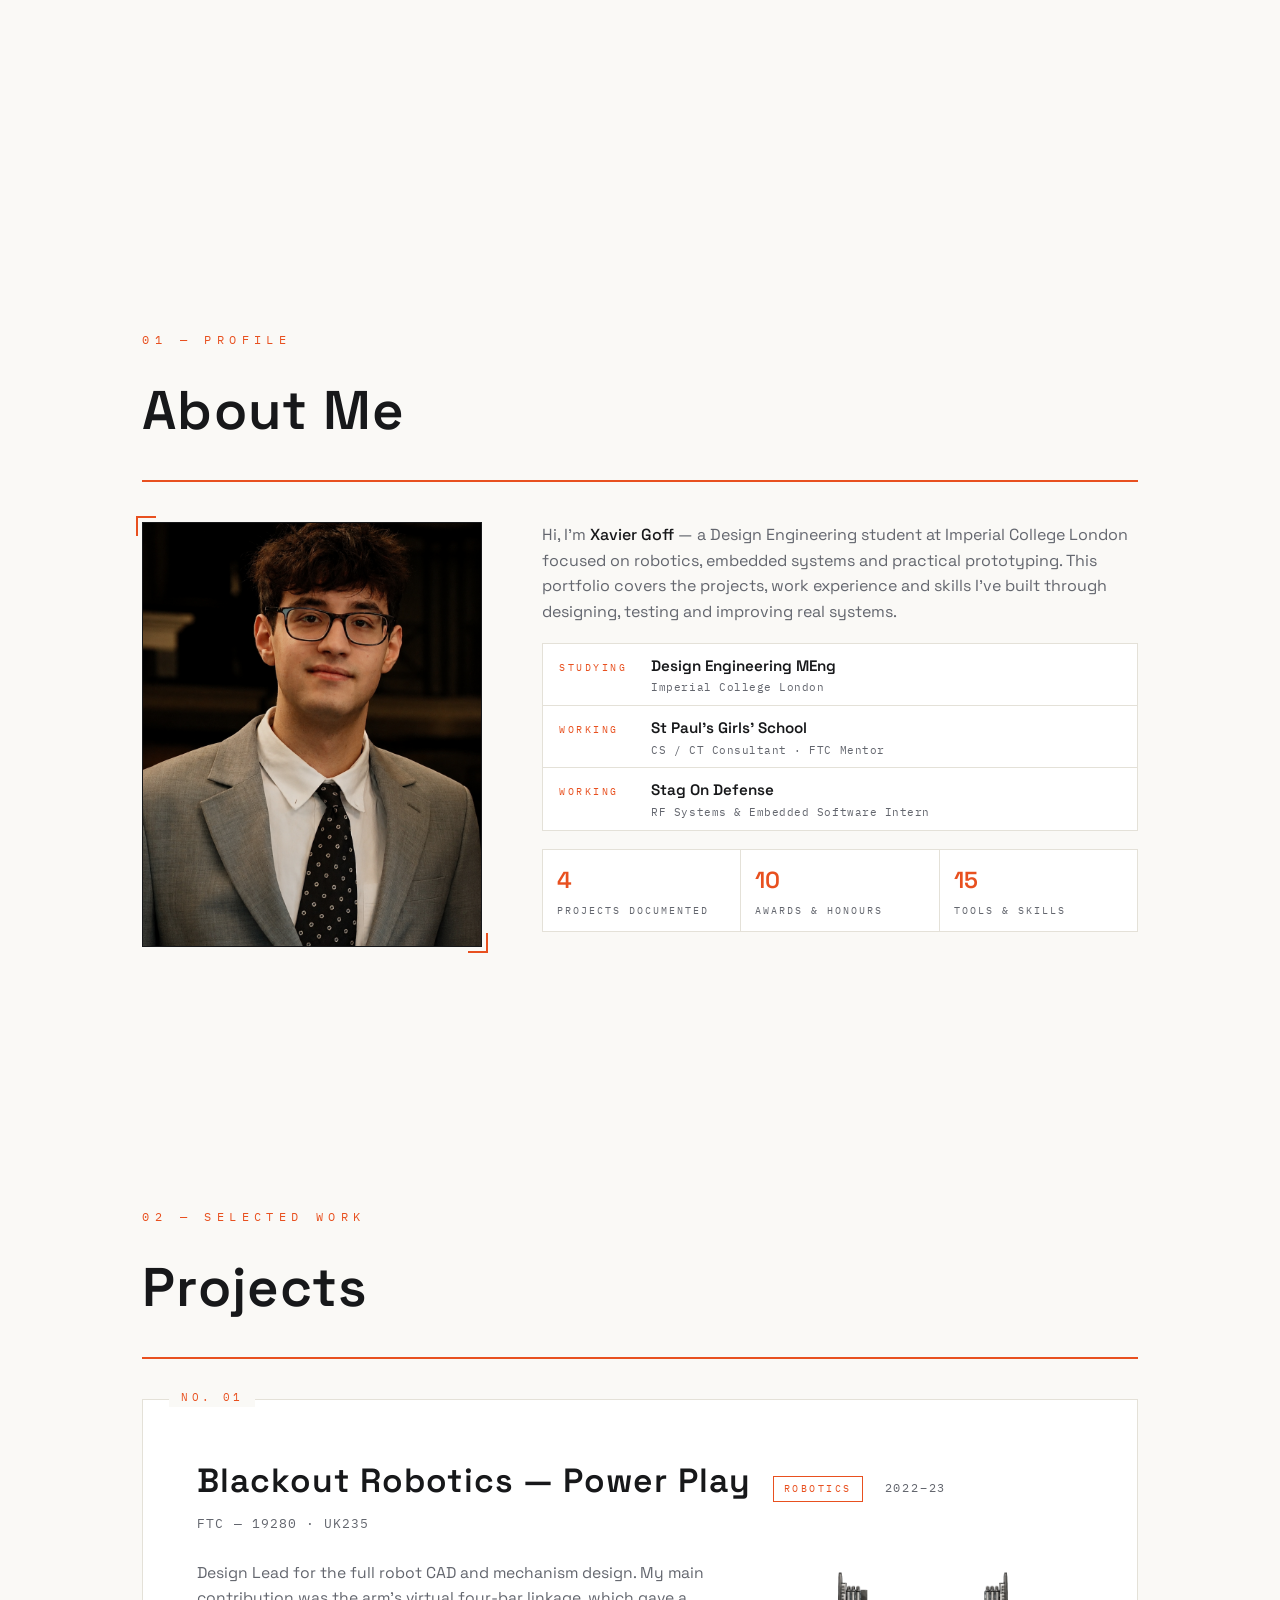
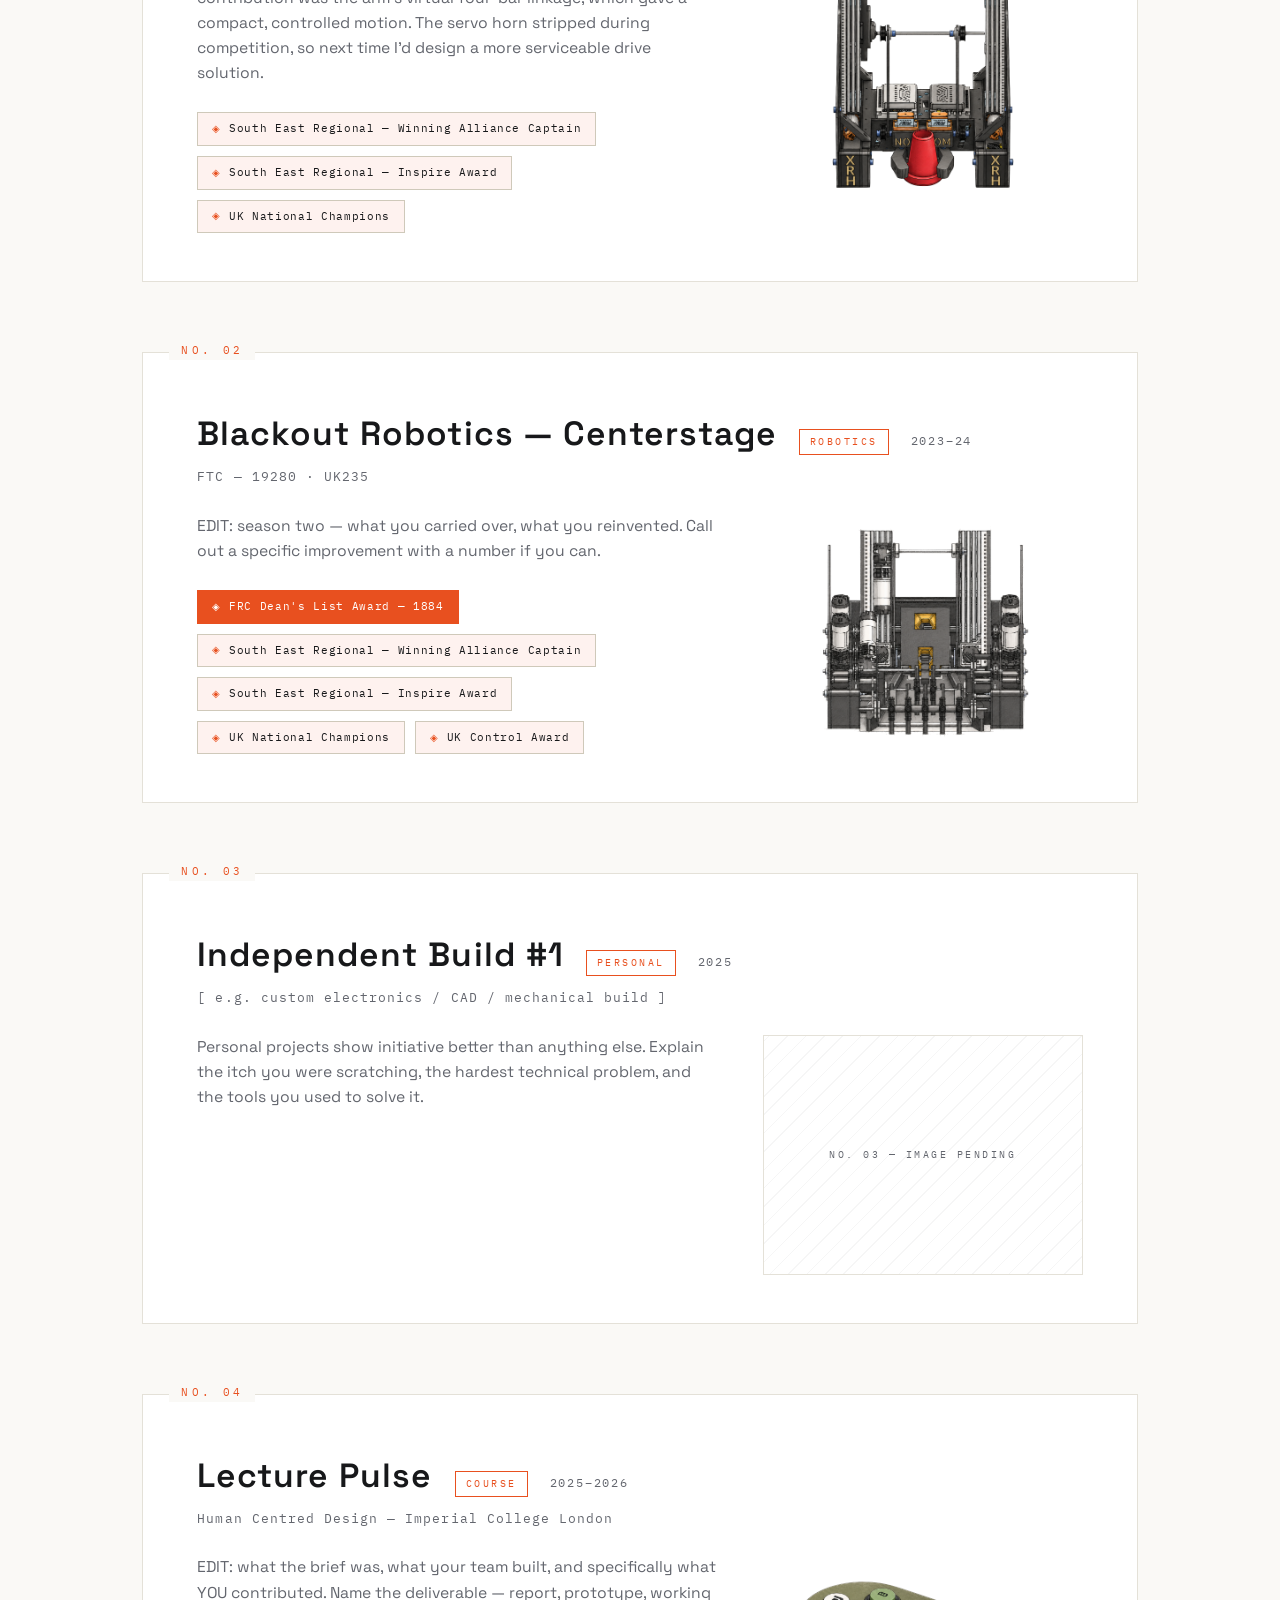
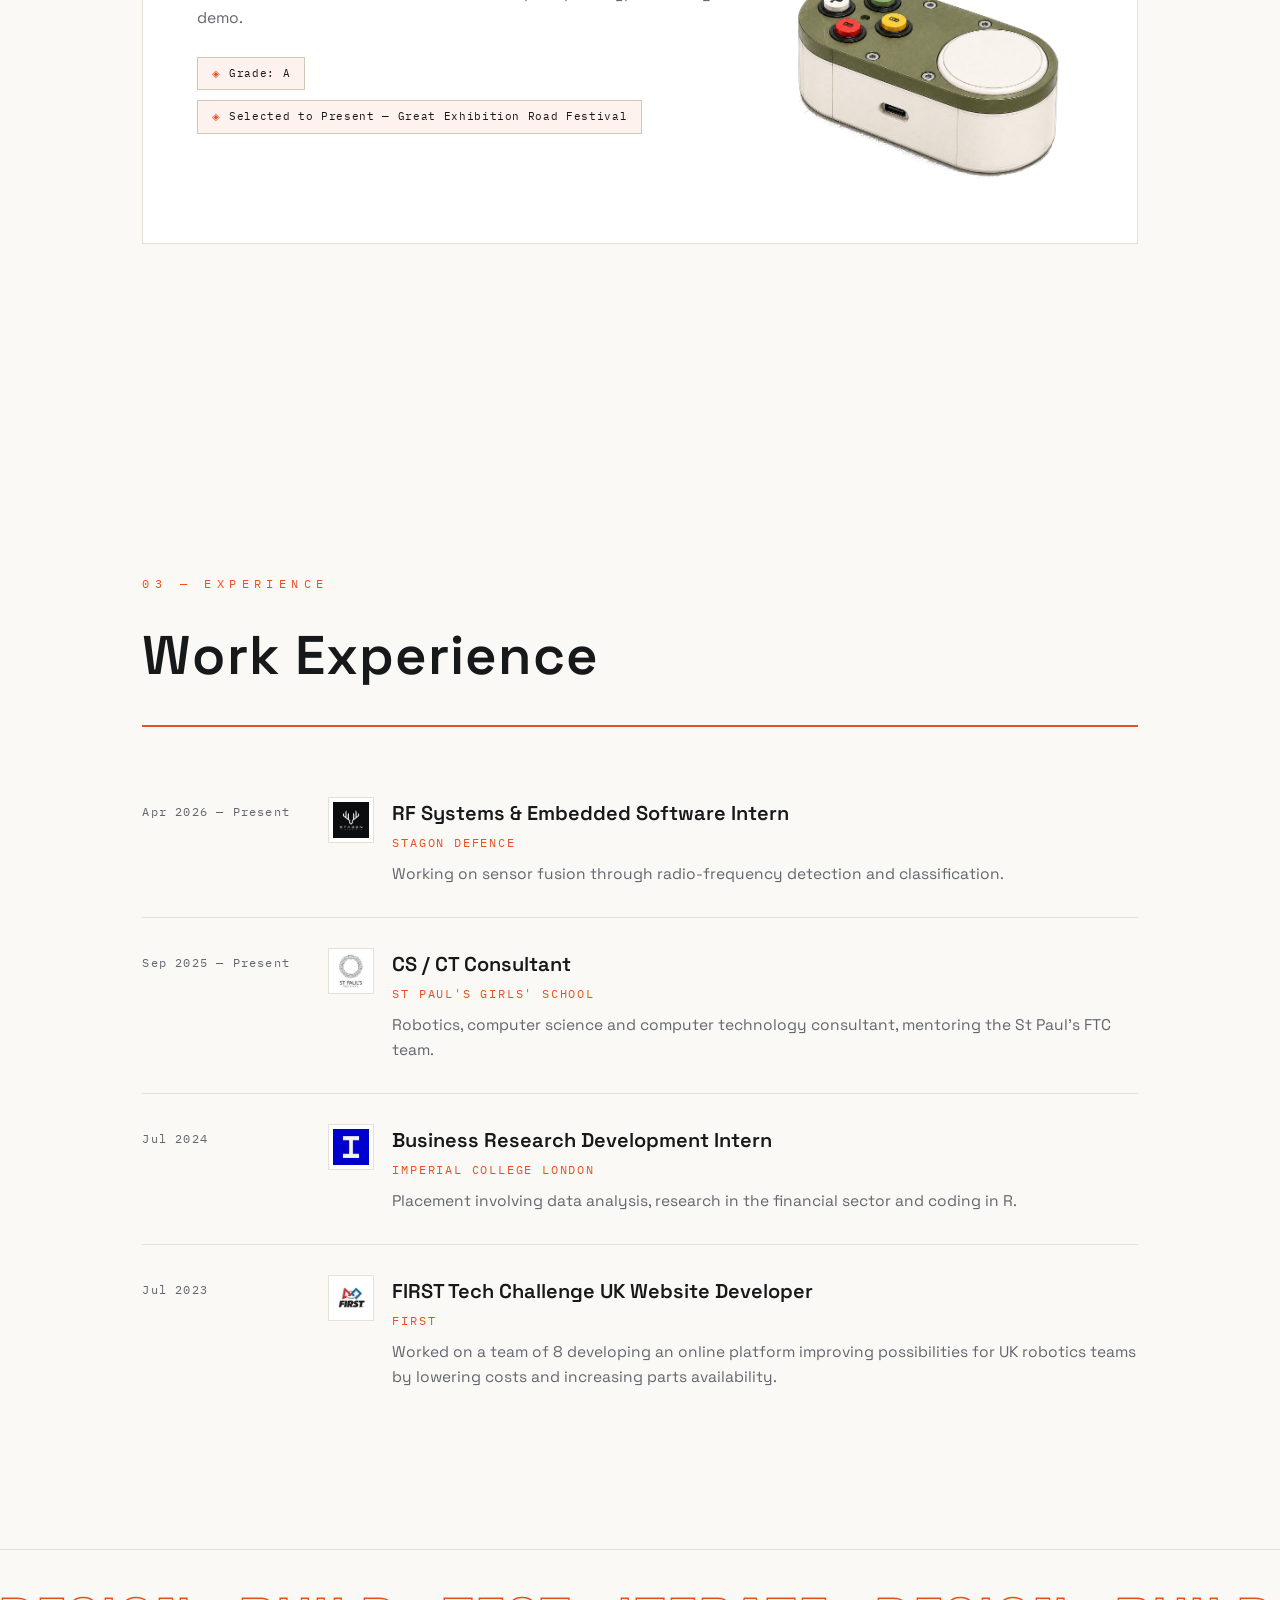
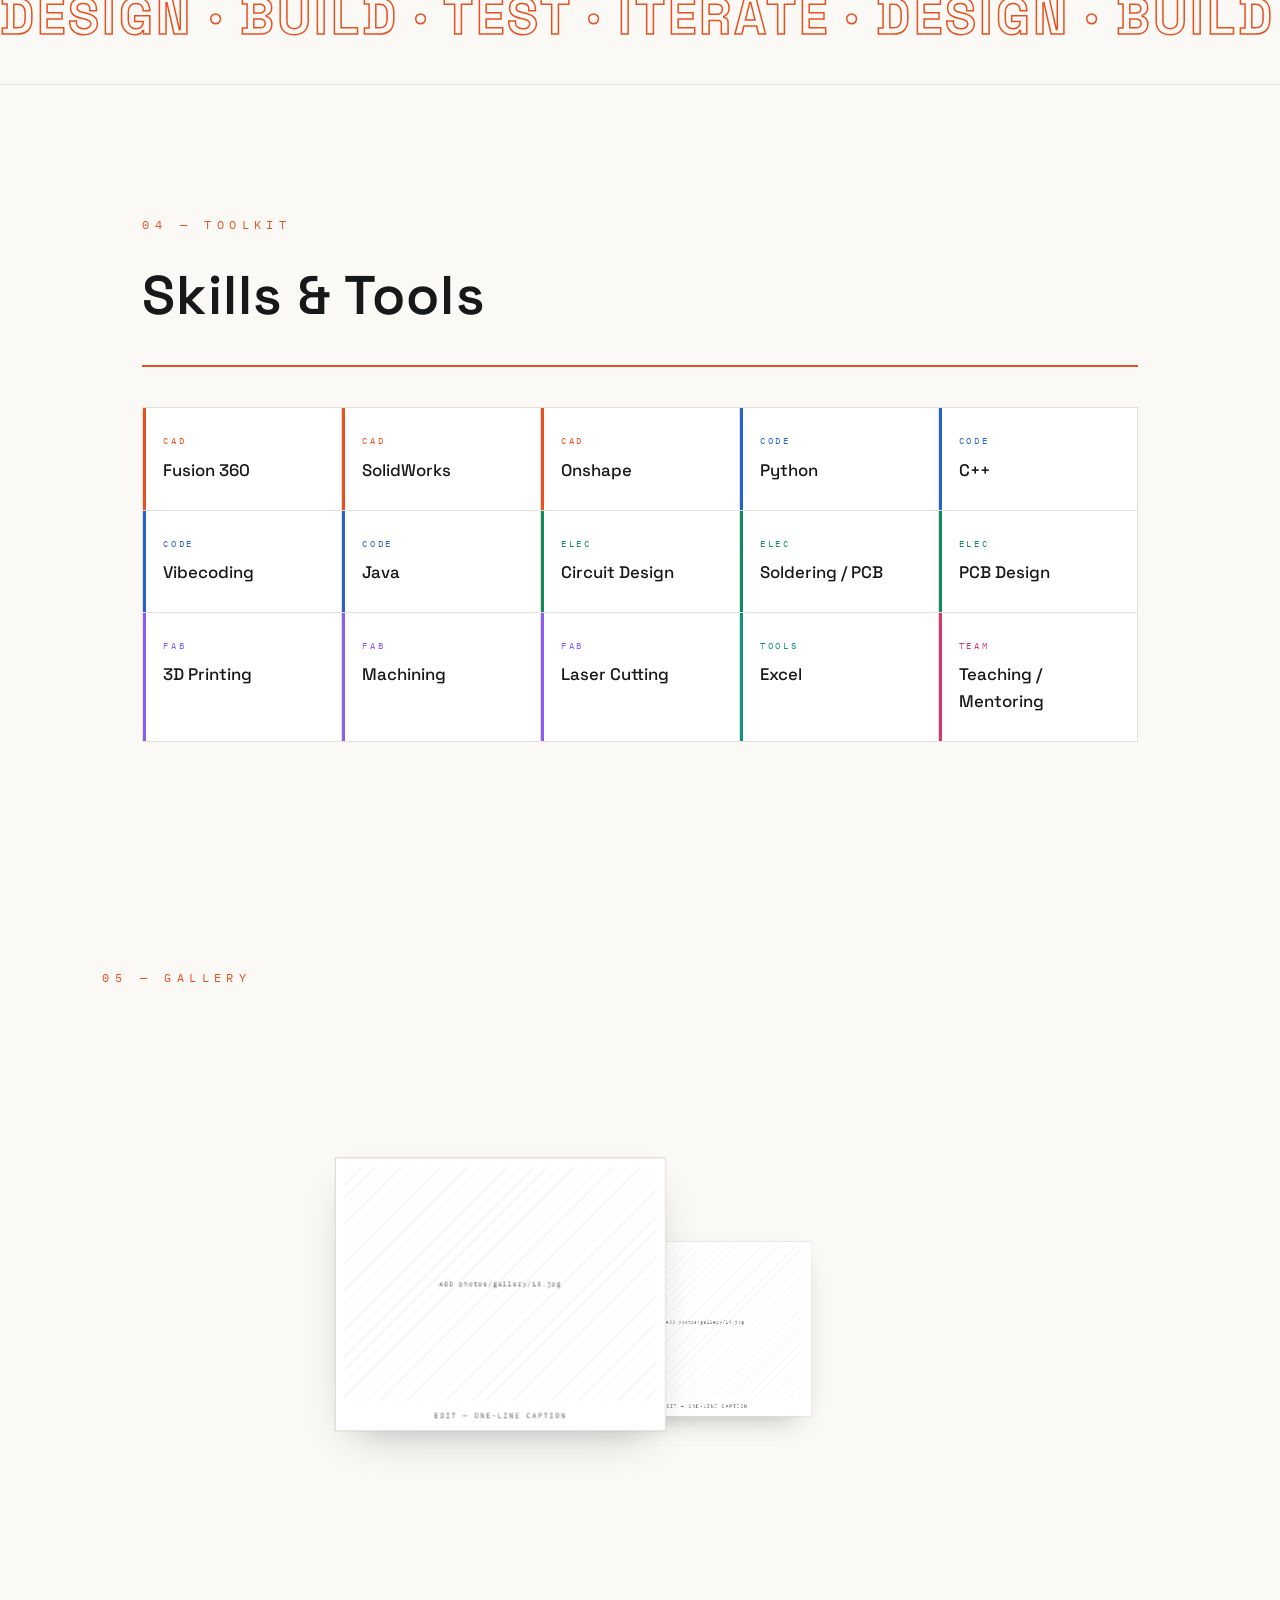
==== commit 3e496ac4: "added project section, changed gallery, new transition" ====
--- a/index.html
+++ b/index.html
@@ -37,7 +37,7 @@
   <h1 id="hero-name">XAVIER GOFF</h1>
   <div class="name-underline"></div>
   <!-- EDIT: your disciplines / tagline -->
-  <div class="hero-sub">Designer <b>·</b> Builder <b>·</b> Problem Solver</div>
+  <div class="hero-sub">Designer <b>·</b> Robotics Engineer <b>·</b> Mentor</div>
   <a class="hero-cta" href="#projects">See the Work ↓</a>
 </header>
 
--- a/styles.css
+++ b/styles.css
@@ -293,7 +293,7 @@
 @media(max-width:700px){.exp{grid-template-columns:1fr;gap:6px}}
 
 /* ---------- gallery: fly-through as you scroll ---------- */
-.gallery-wrap{height:520vh;position:relative}
+.gallery-wrap{height:1100vh;position:relative}
 .gallery-sticky{position:sticky;top:0;height:100vh;overflow:hidden}
 .gallery-kicker{position:absolute;top:96px;left:8vw;z-index:50}
 .gallery-scene{position:relative;width:100%;height:100%;perspective:900px;transform-style:preserve-3d}
@@ -352,3 +352,16 @@
 .skill[data-cat="Fab"]{--cat:#8b5cf6}
 .skill[data-cat="Tools"]{--cat:#0d9488}
 .skill[data-cat="Team"]{--cat:#d4386f}
+
+/* ---------- "expand" hover: product grows upward from its base ---------- */
+.proj-img.expand .base-img{
+  transform-origin:bottom center;
+  transition:opacity 1.1s cubic-bezier(.25,.1,.25,1), transform 1.1s cubic-bezier(.25,.1,.25,1);
+}
+.proj-img.expand:hover .base-img{opacity:0;transform:scale(.93)}   /* zooms out as it hands over */
+.proj-img.expand .hover-img{
+  transform-origin:bottom center;
+  transform:scaleY(.82) scaleX(.94) translateY(3%);                /* starts compressed at the base */
+  transition:opacity 1.1s cubic-bezier(.25,.1,.25,1), transform 1.1s cubic-bezier(.25,.1,.25,1);
+}
+.proj-img.expand:hover .hover-img{opacity:1;transform:scaleY(1) scaleX(1) translateY(0)}  /* rises + expands upward */
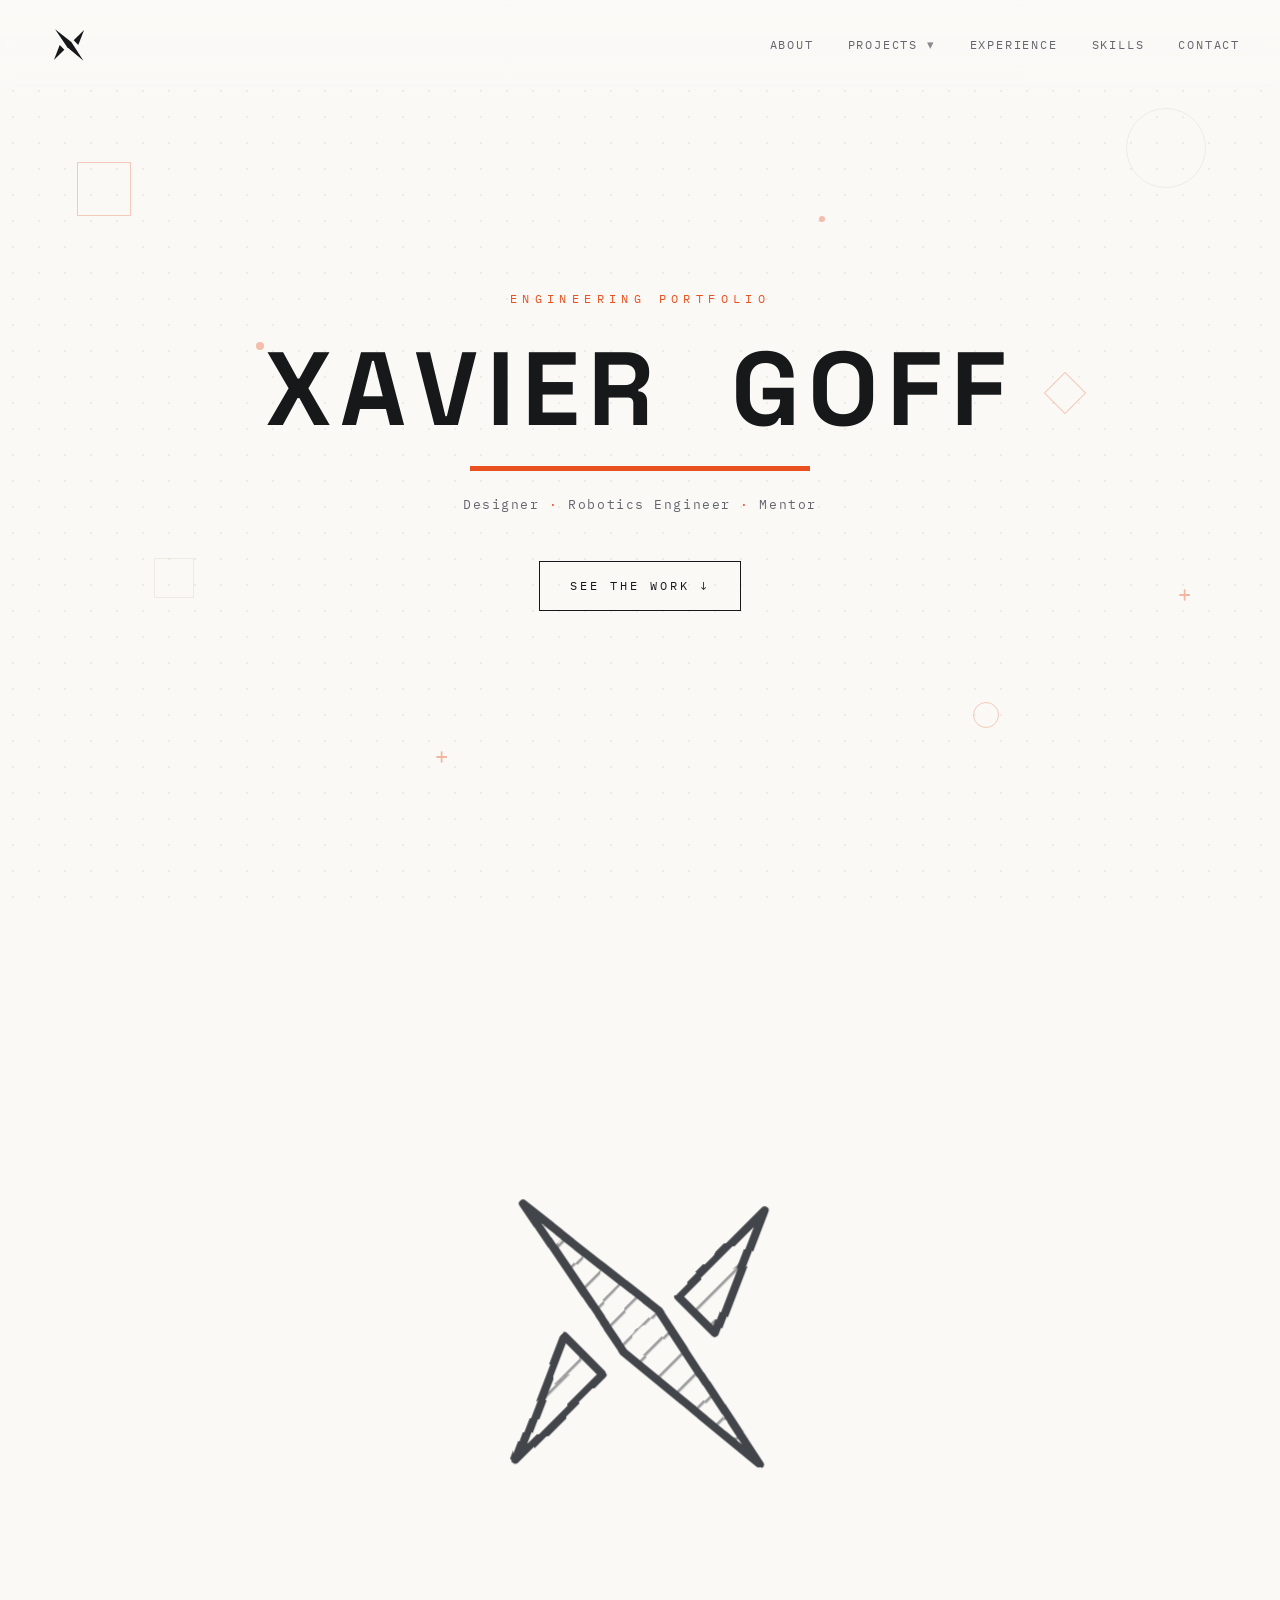
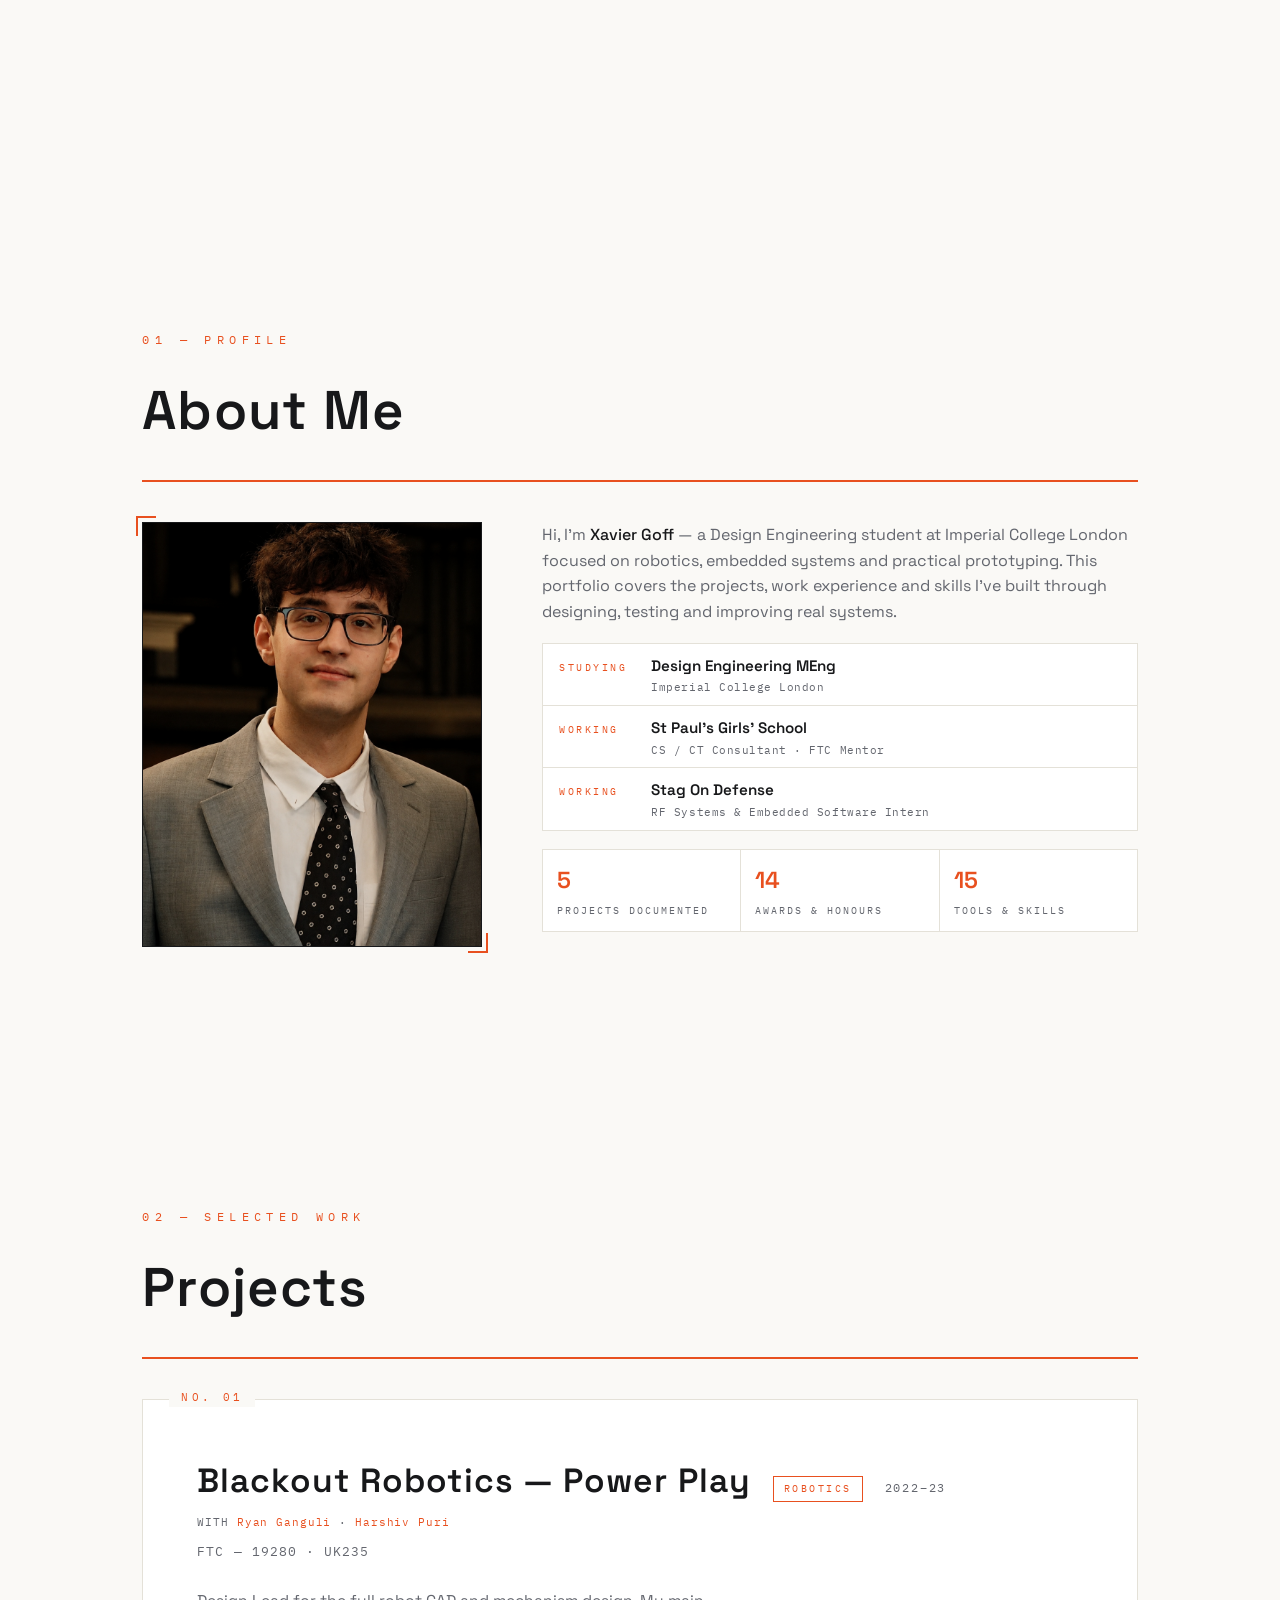
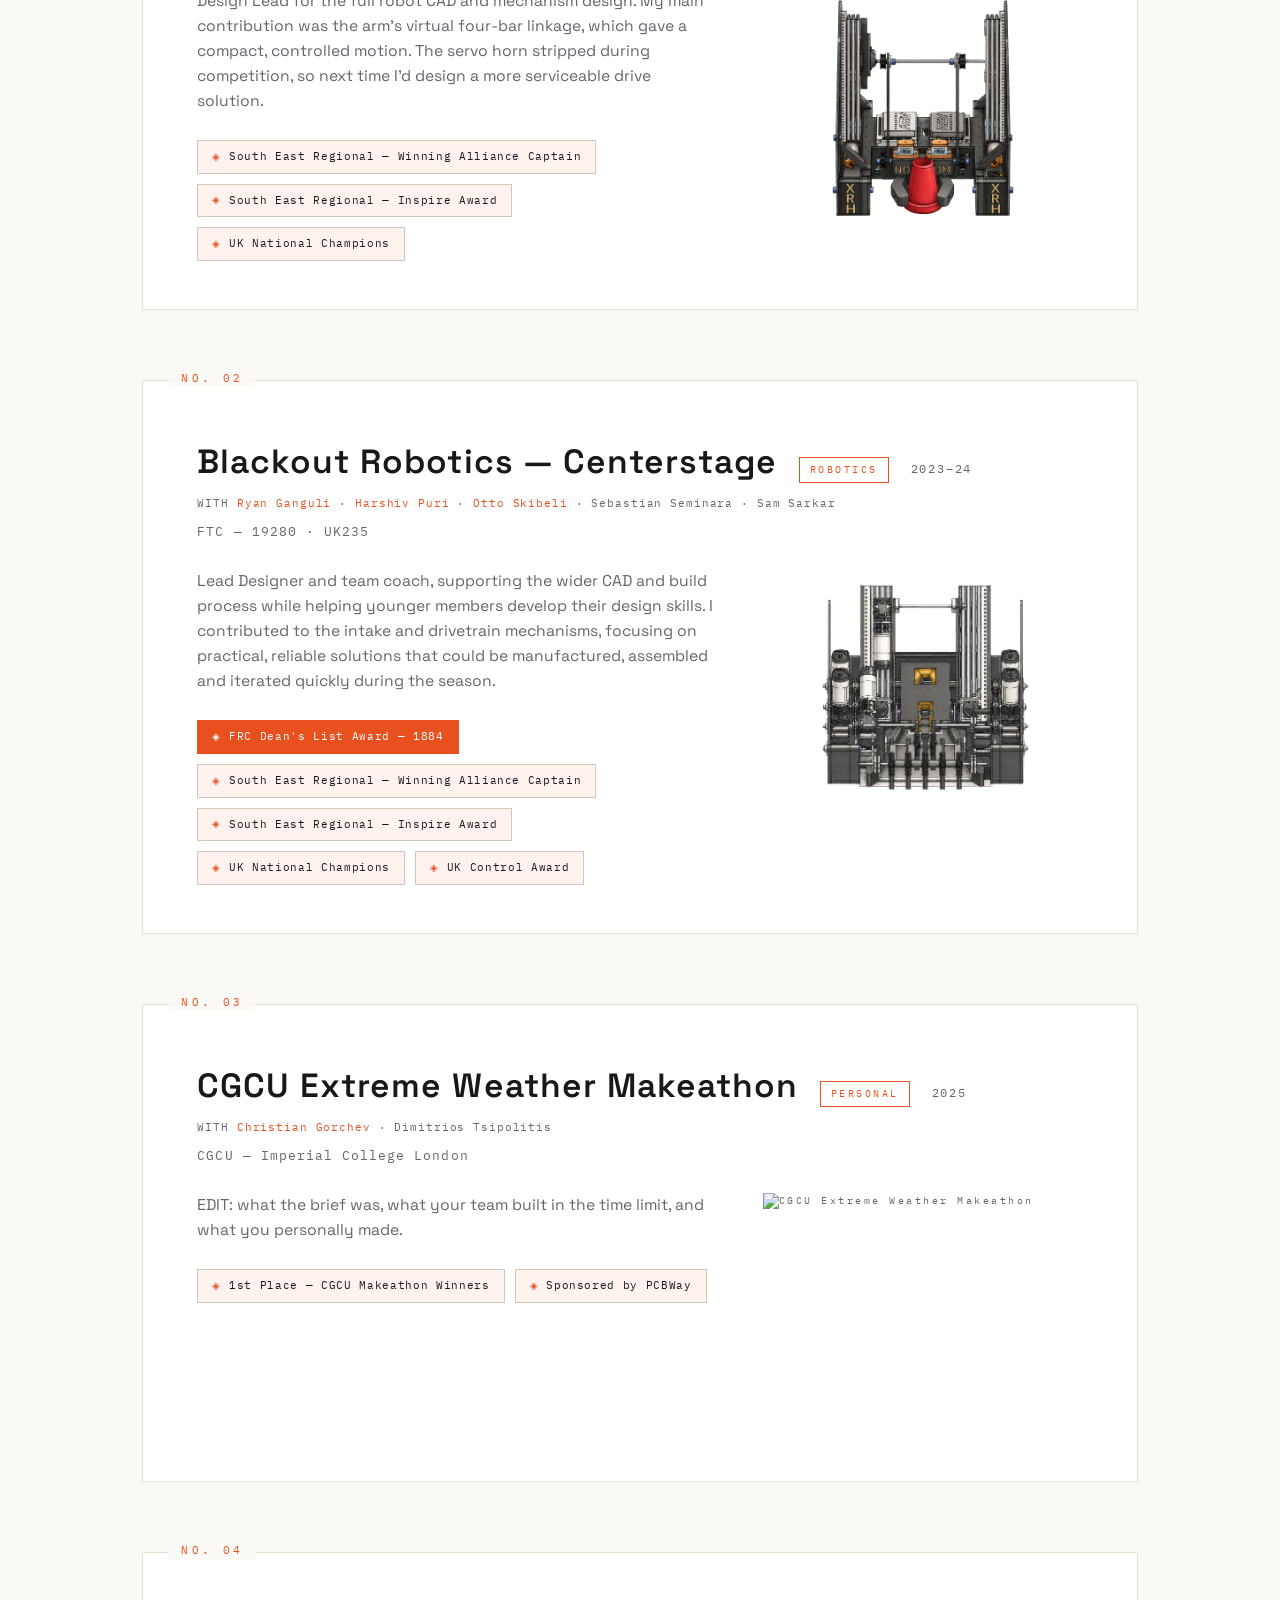
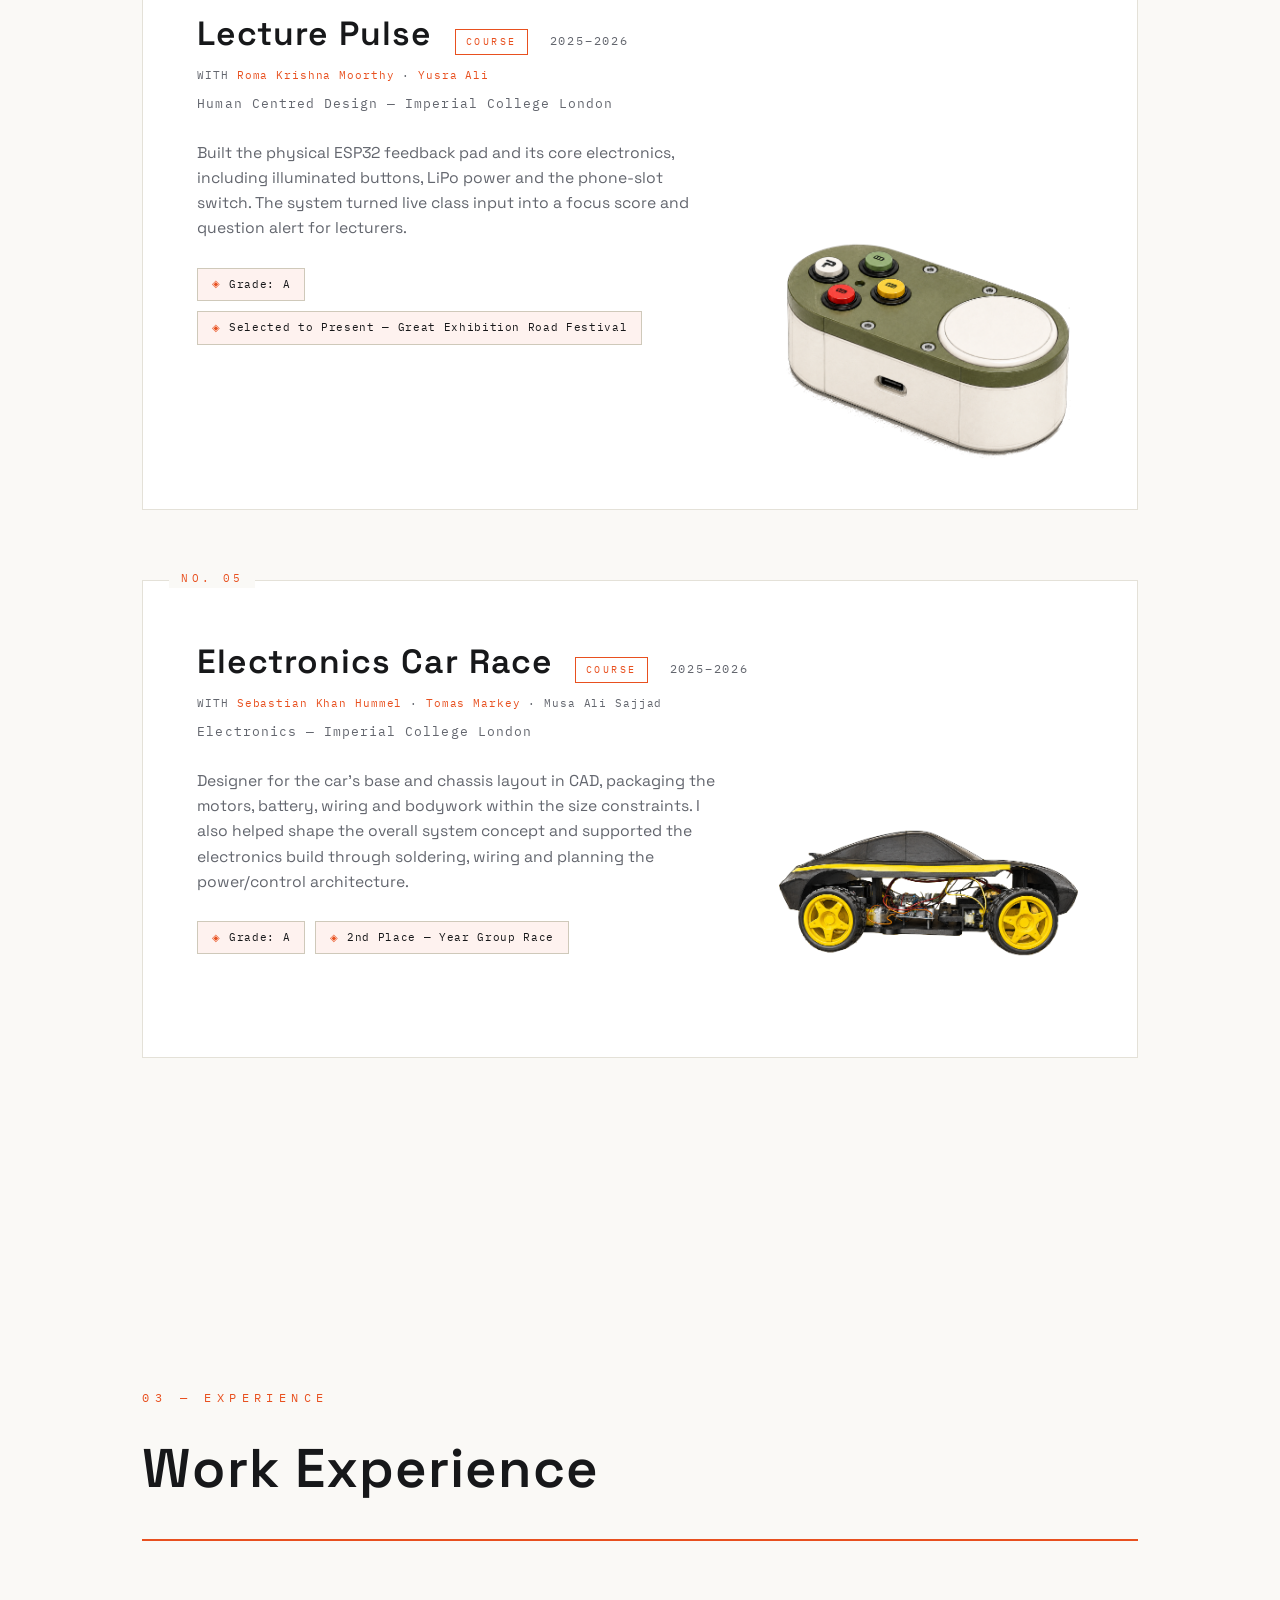
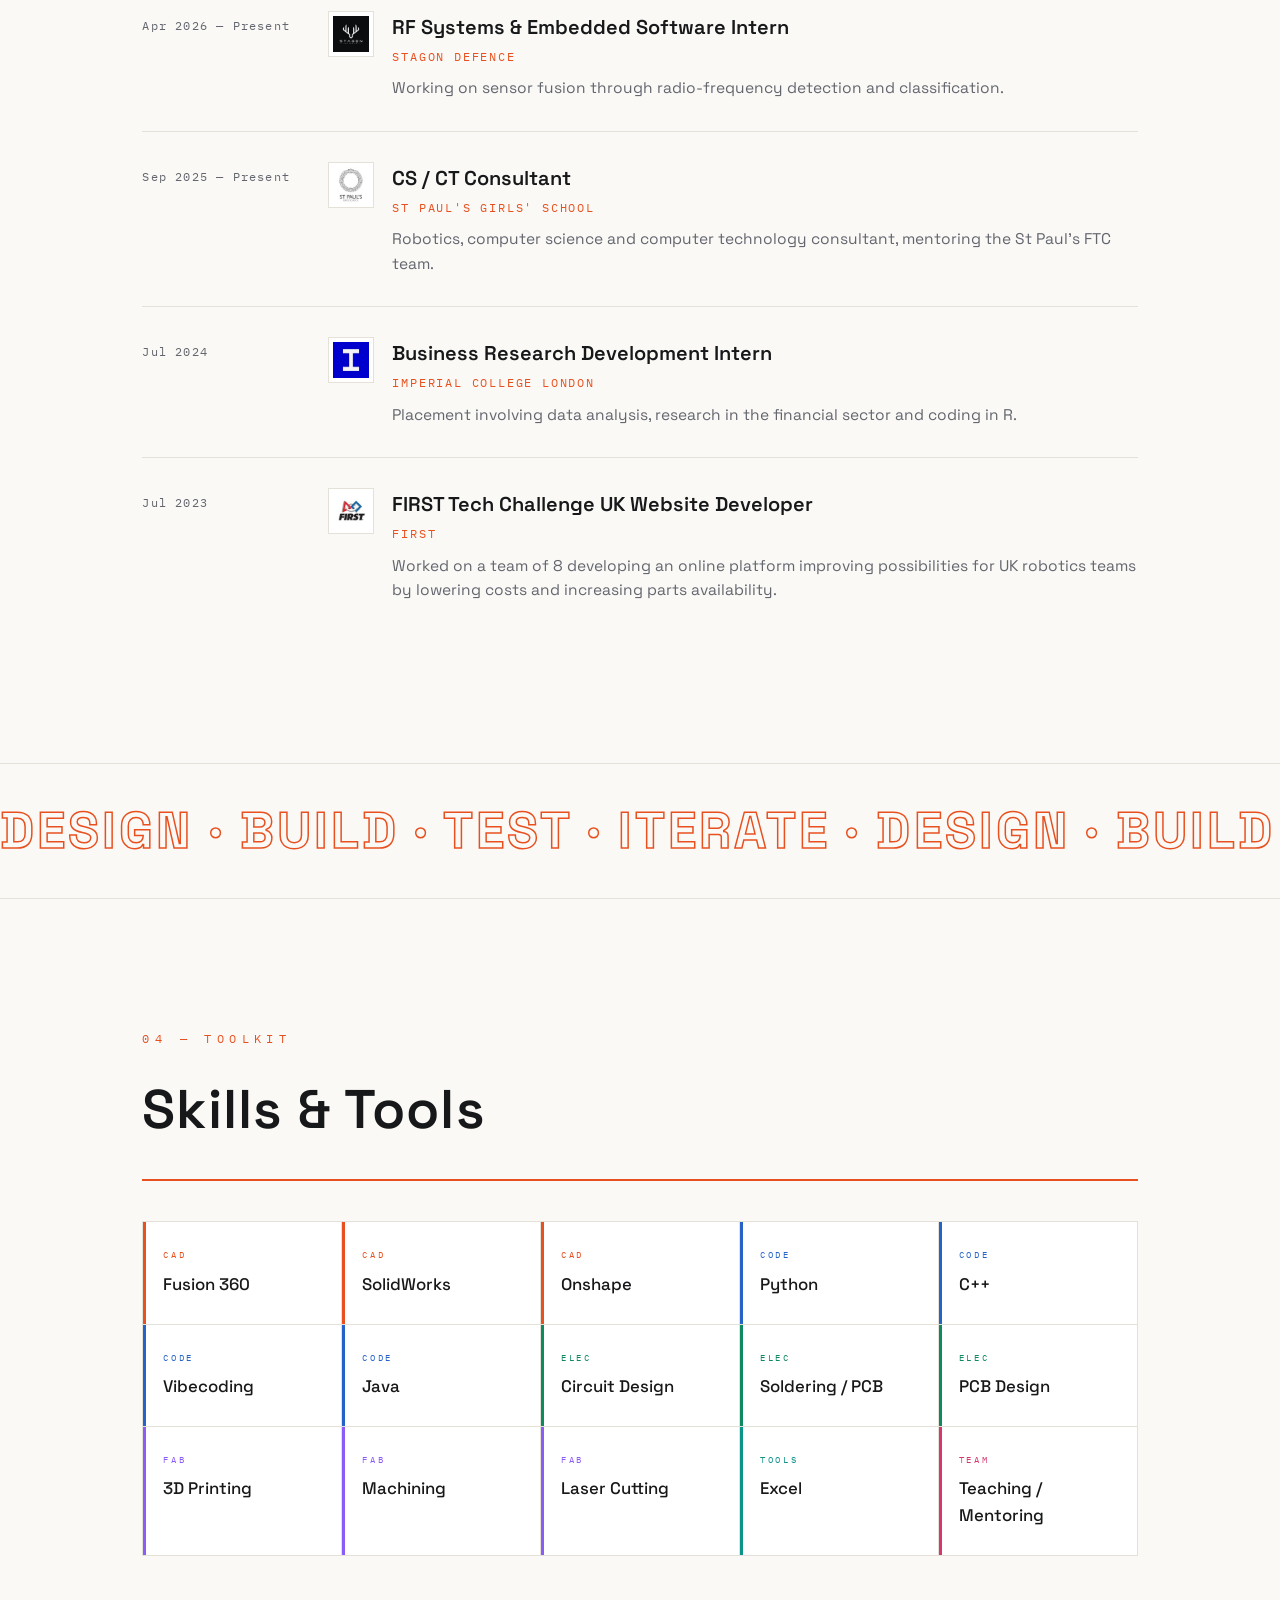
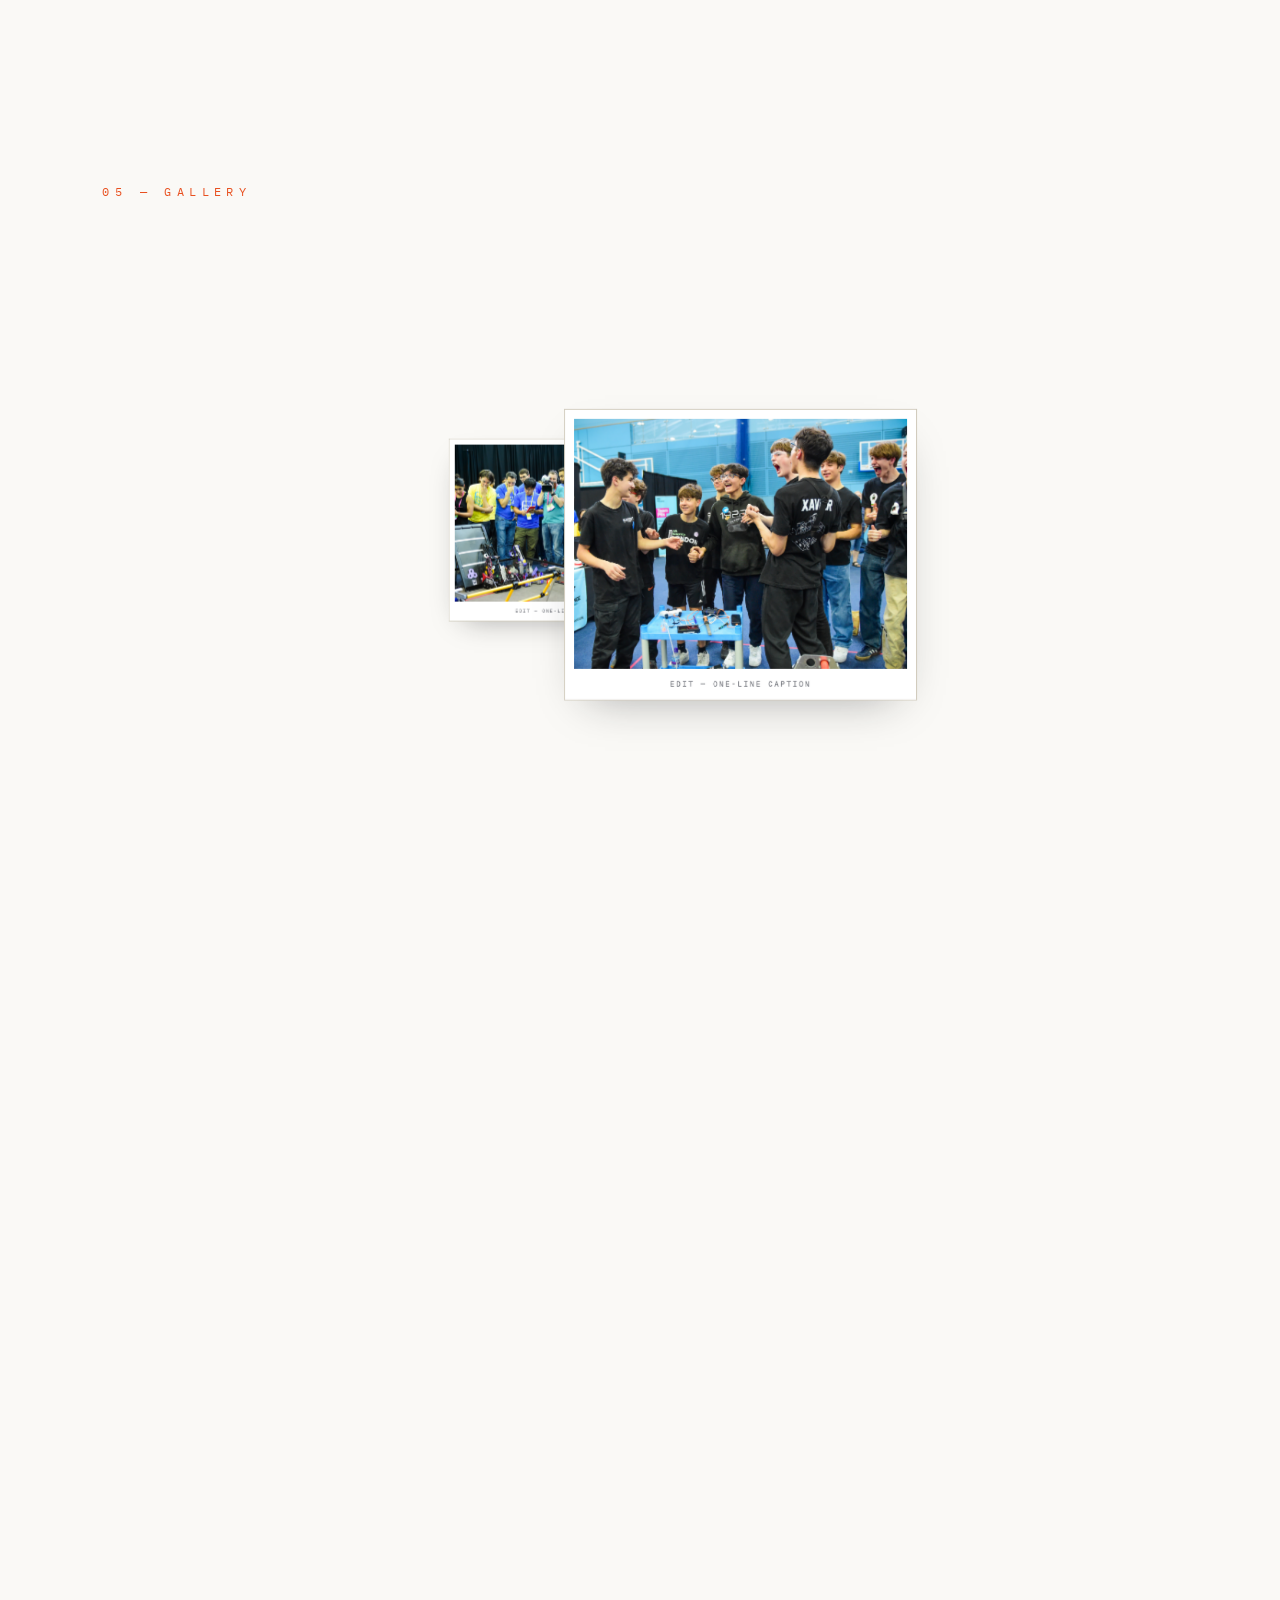
==== commit dbae49eb: "Makeathon Added, Co-contributors added, openable project boxes" ====
--- a/index.html
+++ b/index.html
@@ -24,7 +24,10 @@
   </a>
   <div class="nav-links">
     <a href="#about">About</a>
-    <a href="#projects">Projects</a>
+    <div class="nav-drop">
+      <a href="#projects">Projects <span class="drop-arrow">▾</span></a>
+      <div class="drop-menu" id="proj-menu"></div>
+    </div>
     <a href="#experience">Experience</a>
     <a href="#skills">Skills</a>
     <a href="#contact">Contact</a>
--- a/styles.css
+++ b/styles.css
@@ -68,7 +68,7 @@
 .nav-mark path{fill:var(--ink);transition:fill .3s}
 a:hover > .nav-mark{transform:rotate(90deg)}
 a:hover > .nav-mark path{fill:var(--accent)}
-.nav-links{display:flex;gap:34px}
+.nav-links{display:flex;gap:34px;align-items:center}
 .nav-links a{
   color:var(--ink-dim);text-decoration:none;font-family:var(--font-mono);
   font-size:12px;letter-spacing:.15em;text-transform:uppercase;
@@ -353,15 +353,50 @@
 .skill[data-cat="Tools"]{--cat:#0d9488}
 .skill[data-cat="Team"]{--cat:#d4386f}
 
-/* ---------- "expand" hover: product grows upward from its base ---------- */
+/* ---------- "expand" hover: product rises upward, stays inside its box ---------- */
+.proj-img.expand{align-self:center;aspect-ratio:1/1}   /* taller box = expanded view keeps more width */
+.proj-img.expand img{object-position:center bottom}
 .proj-img.expand .base-img{
   transform-origin:bottom center;
   transition:opacity 1.1s cubic-bezier(.25,.1,.25,1), transform 1.1s cubic-bezier(.25,.1,.25,1);
 }
-.proj-img.expand:hover .base-img{opacity:0;transform:scale(.93)}   /* zooms out as it hands over */
+.proj-img.expand:hover .base-img{opacity:0;transform:scale(.92)}   /* zooms out as it hands over */
 .proj-img.expand .hover-img{
+  position:absolute;inset:0;width:100%;height:100%;object-fit:contain;
   transform-origin:bottom center;
-  transform:scaleY(.82) scaleX(.94) translateY(3%);                /* starts compressed at the base */
+  transform:scale(.78);opacity:0;
   transition:opacity 1.1s cubic-bezier(.25,.1,.25,1), transform 1.1s cubic-bezier(.25,.1,.25,1);
 }
-.proj-img.expand:hover .hover-img{opacity:1;transform:scaleY(1) scaleX(1) translateY(0)}  /* rises + expands upward */
+.proj-img.expand:hover .hover-img{opacity:1;transform:scale(1)}    /* grows up from the base */
+
+/* ---------- nav projects dropdown ---------- */
+.nav-drop{position:relative;display:flex;align-items:center}
+.drop-arrow{font-size:13px;opacity:.75;line-height:1}
+.drop-menu{
+  position:absolute;top:100%;left:50%;transform:translateX(-50%) translateY(6px);
+  min-width:240px;background:var(--bg-2);border:1px solid var(--line);
+  box-shadow:0 16px 40px -20px rgba(23,24,26,.35);
+  opacity:0;visibility:hidden;transition:opacity .25s, transform .25s, visibility .25s;
+  padding:6px 0;z-index:120;
+}
+.nav-drop:hover .drop-menu{opacity:1;visibility:visible;transform:translateX(-50%) translateY(0)}
+.drop-menu a{
+  display:block;padding:9px 18px;font-family:var(--font-mono);font-size:11px;
+  letter-spacing:.08em;color:var(--ink-dim);text-decoration:none;text-transform:none;
+}
+.drop-menu a::after{display:none}
+.drop-menu a:hover{color:var(--accent);background:var(--accent-soft)}
+
+/* ---------- clickable project cards ---------- */
+.proj.clickable{cursor:pointer}
+.open-hint{
+  position:absolute;top:20px;right:24px;font-family:var(--font-mono);font-size:10px;
+  letter-spacing:.25em;color:var(--accent);opacity:0;transition:opacity .3s, transform .3s;
+  transform:translateX(-6px);
+}
+.proj:hover .open-hint{opacity:1;transform:none}
+
+/* ---------- project co-contributors ---------- */
+.contribs{font-family:var(--font-mono);font-size:11px;letter-spacing:.08em;color:var(--ink-dim);margin:2px 0 10px}
+.contribs a{color:var(--accent);text-decoration:none}
+.contribs a:hover{text-decoration:underline}
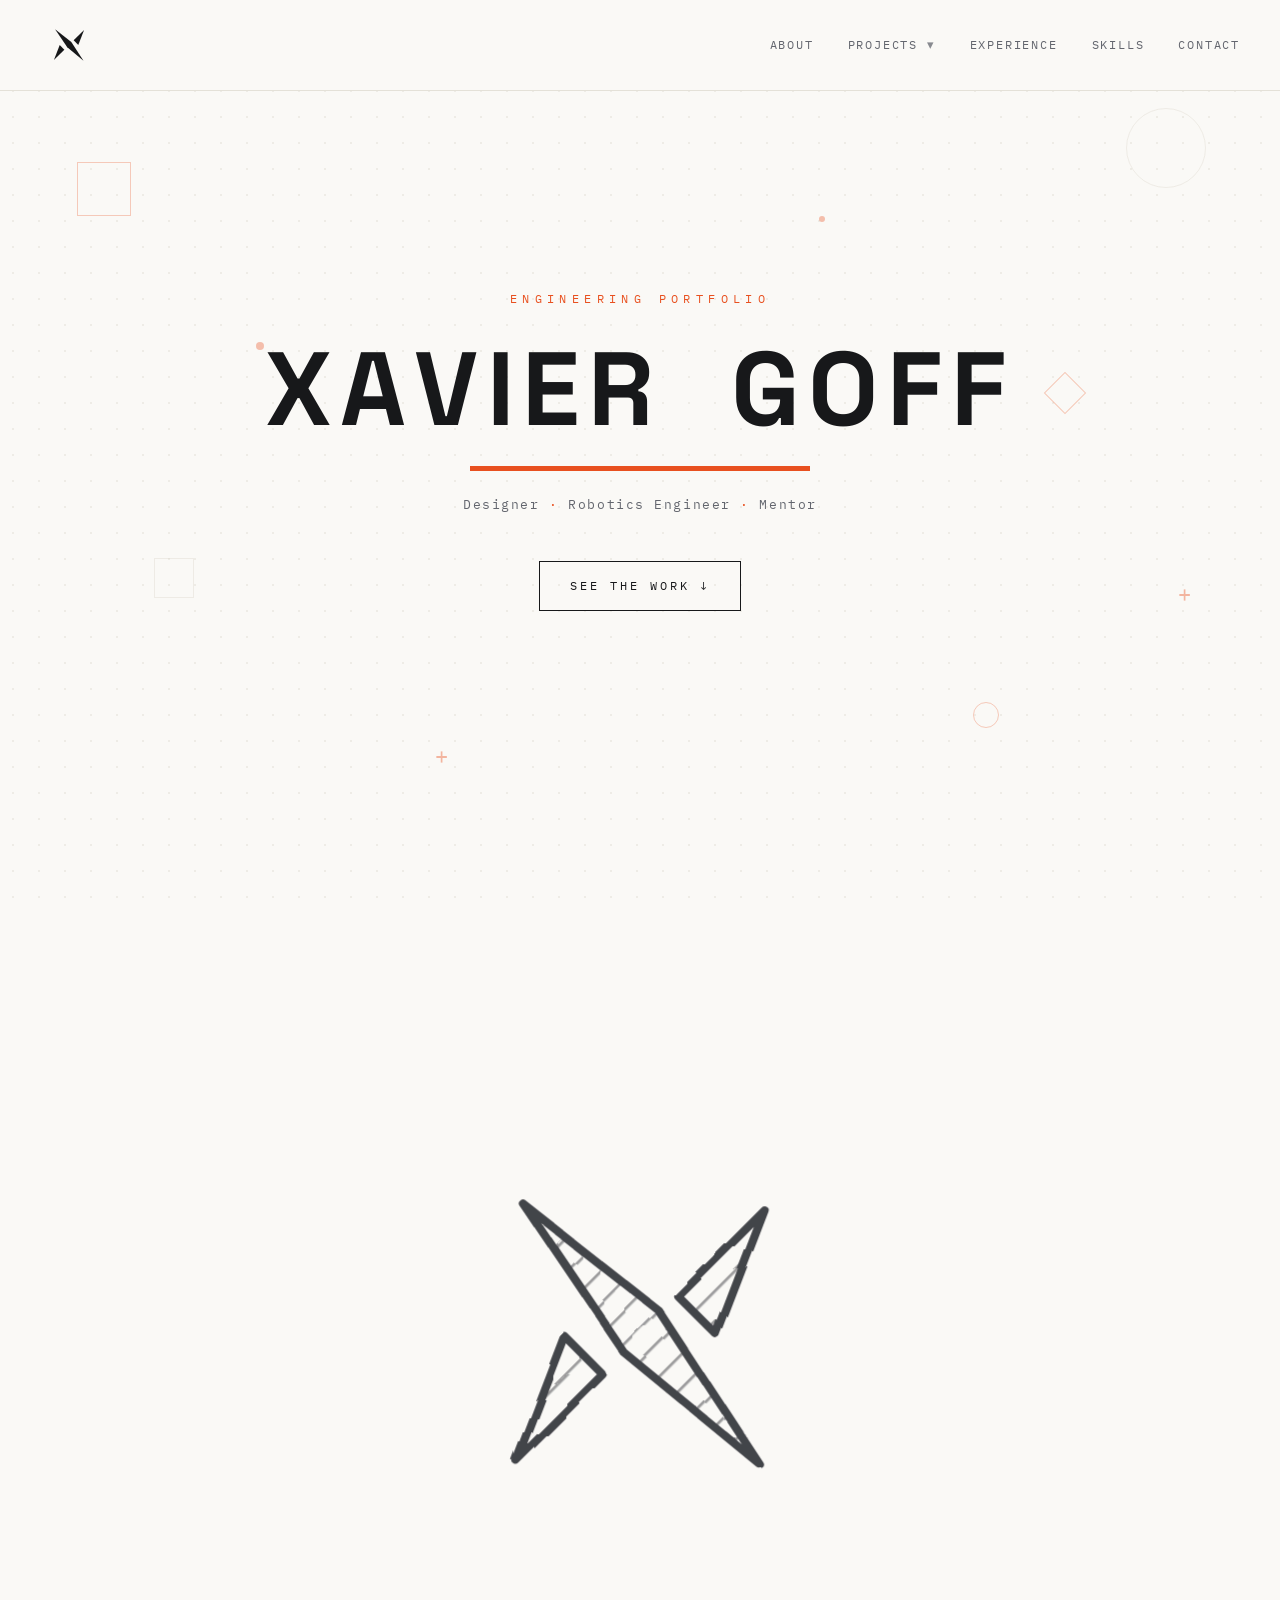
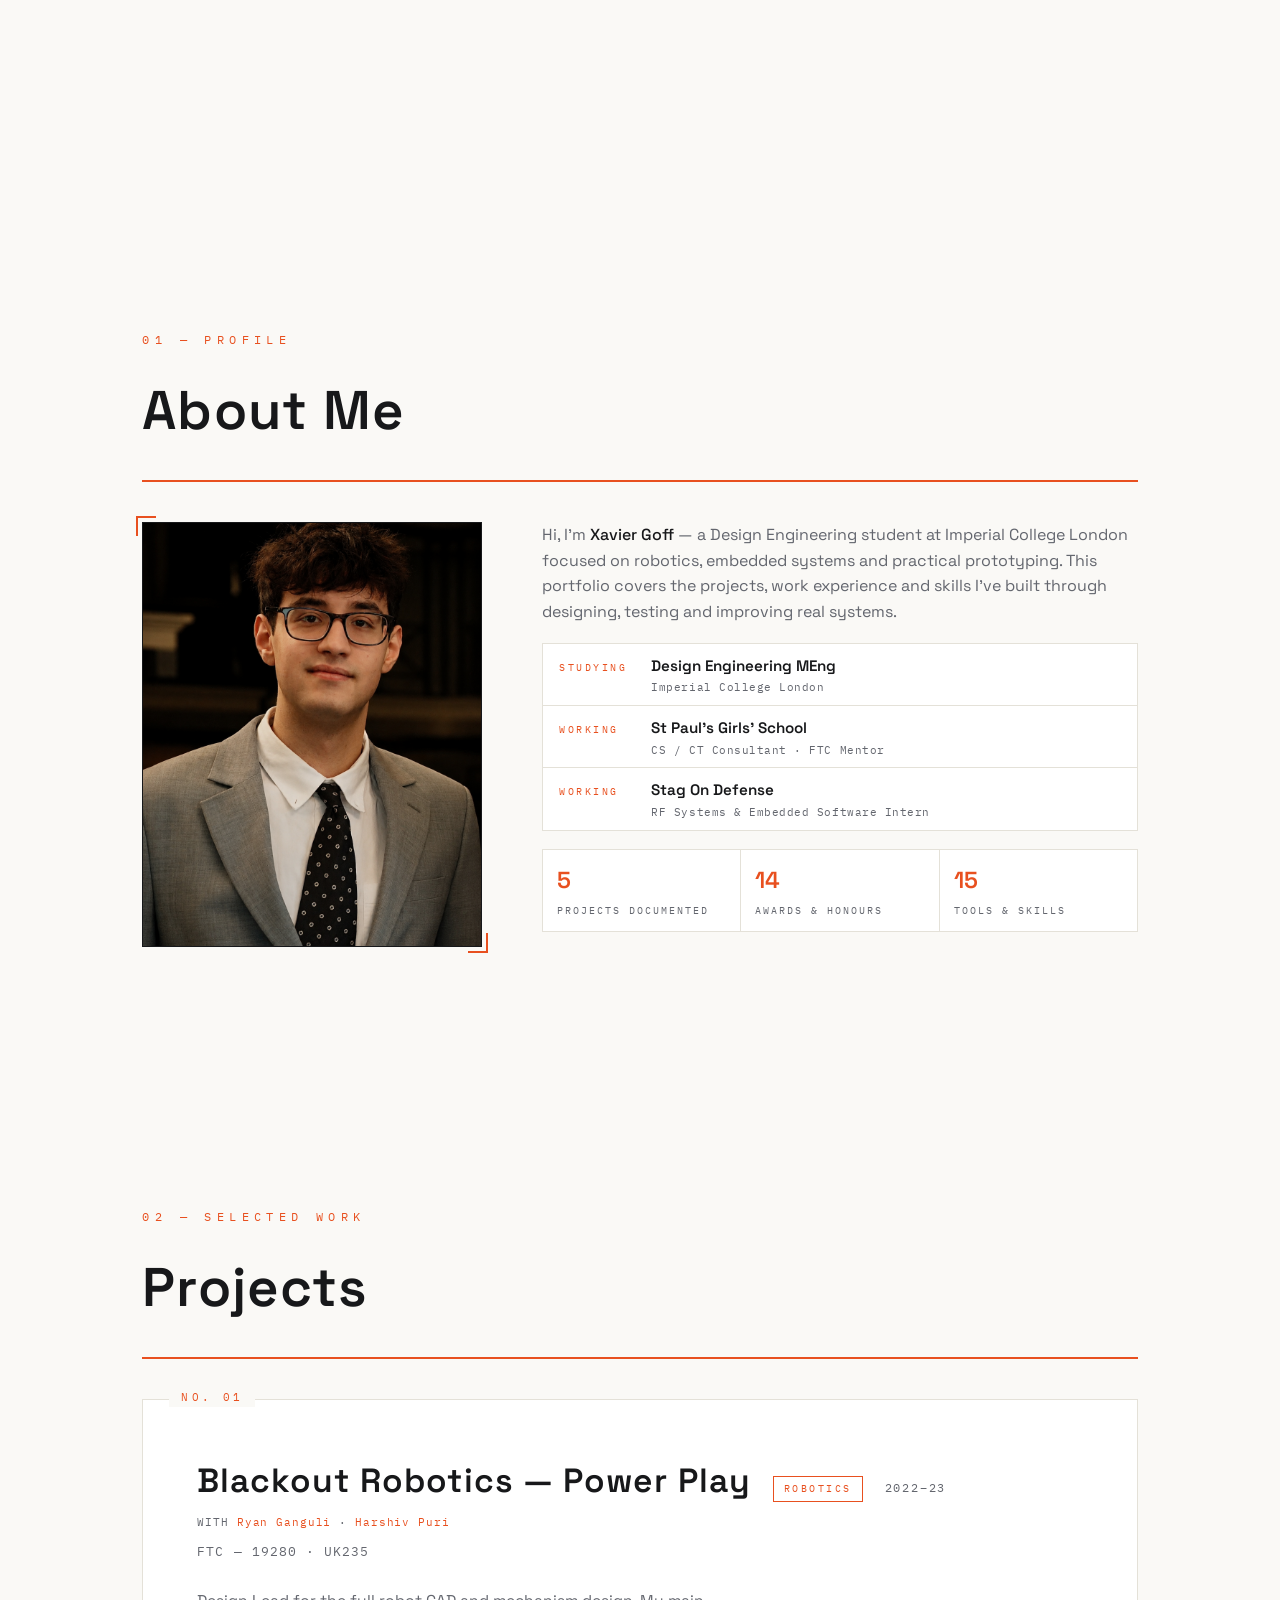
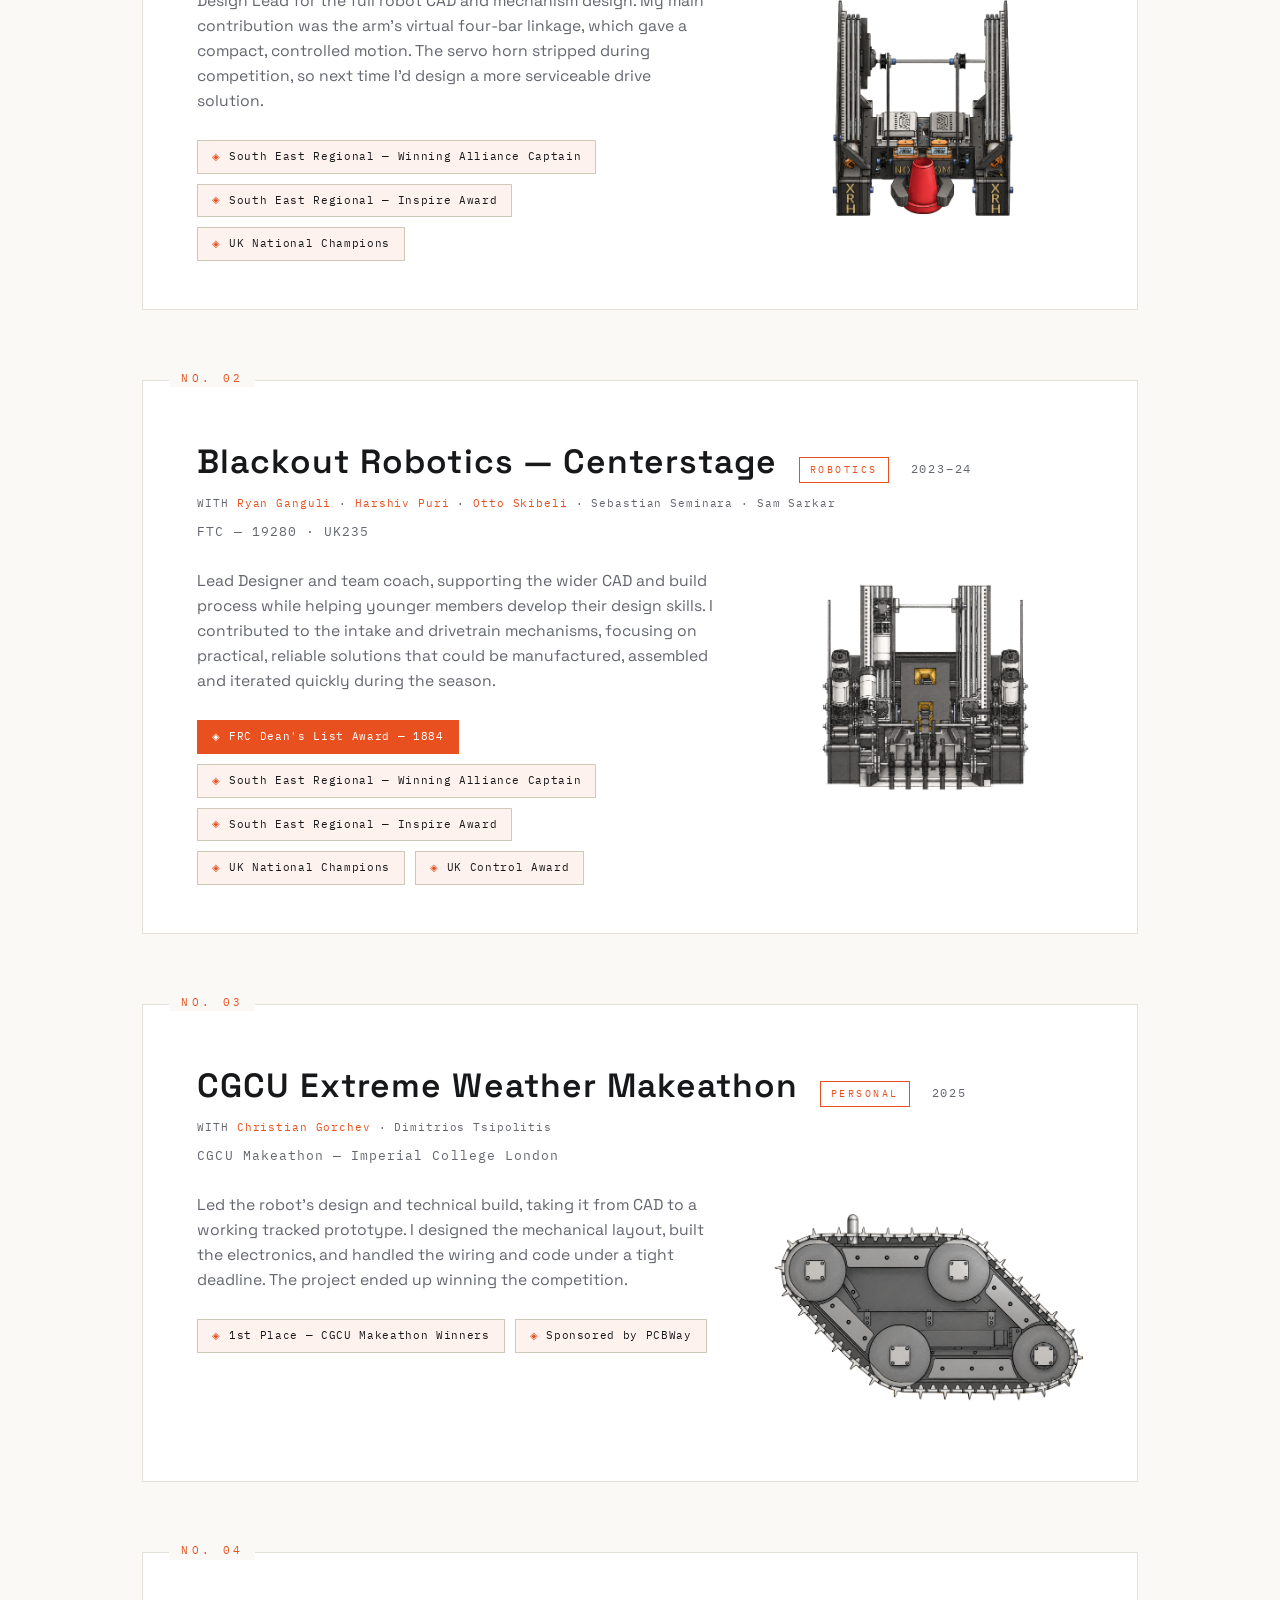
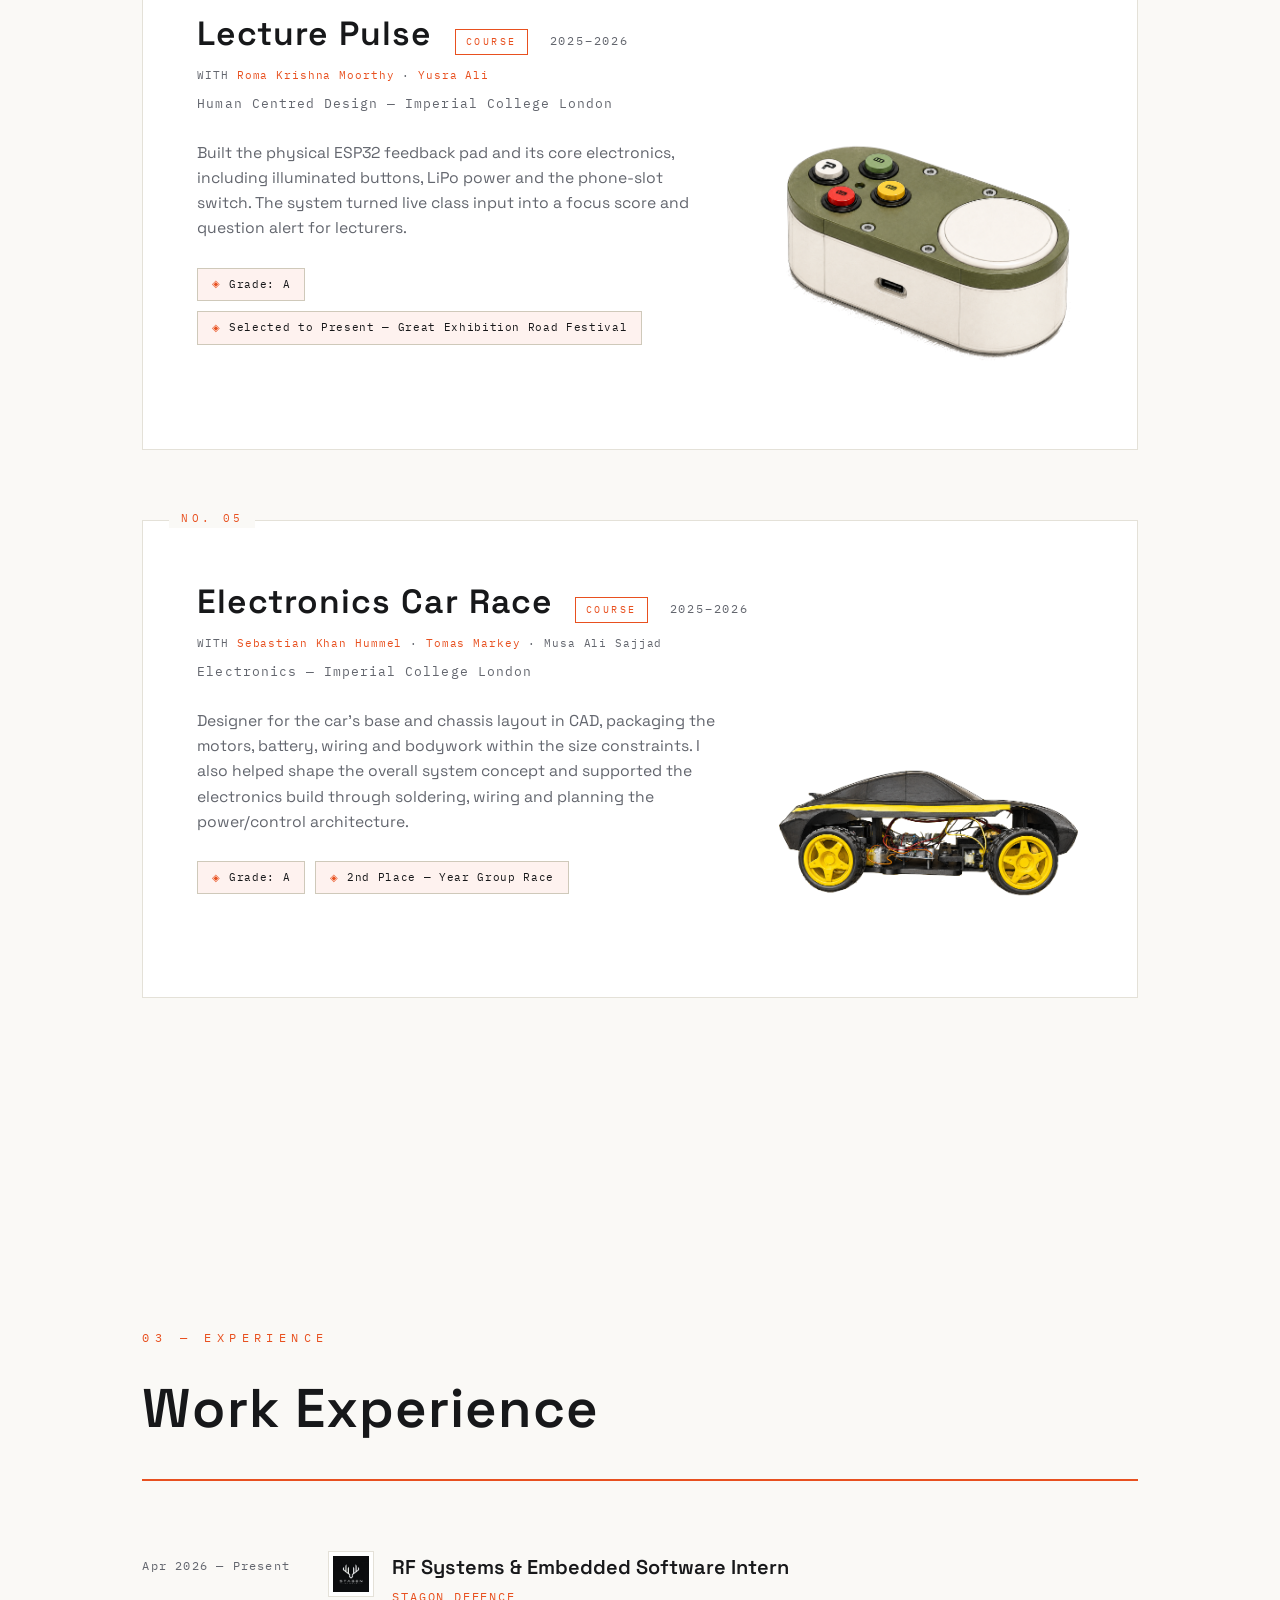
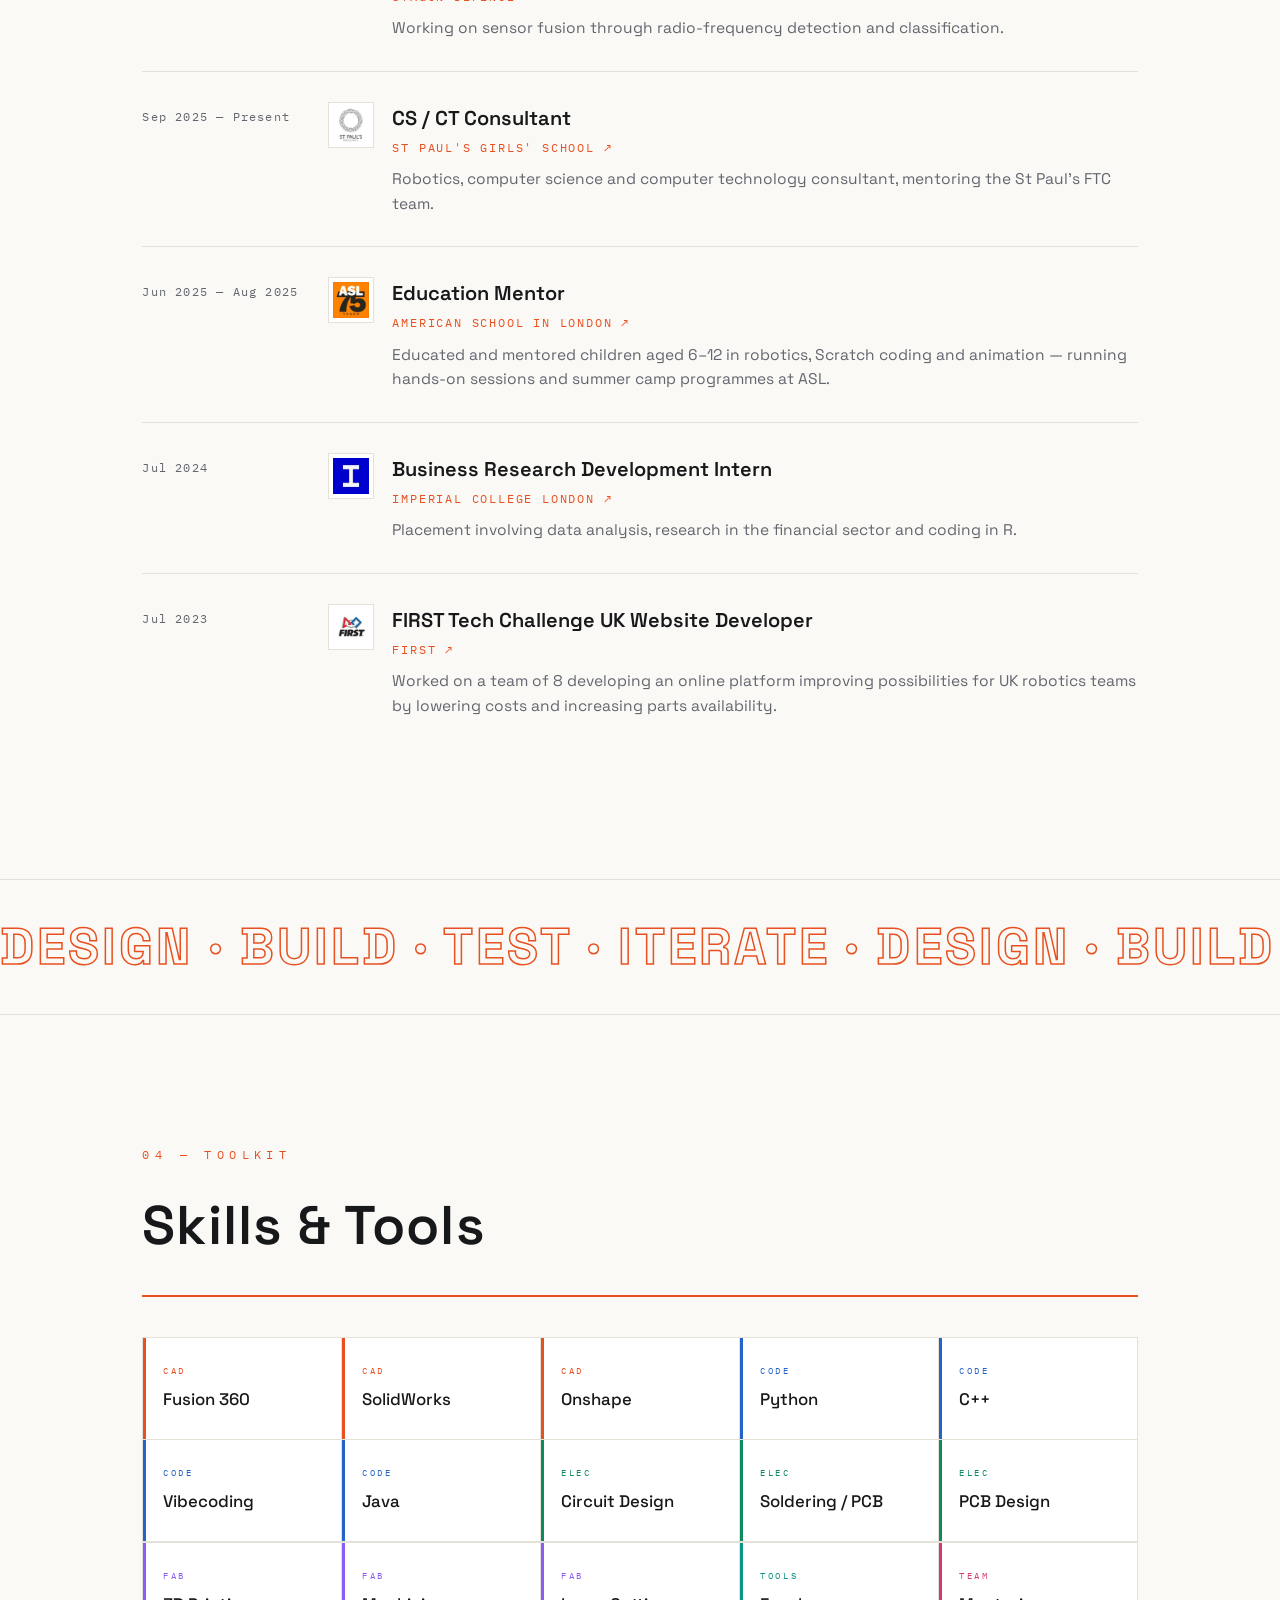
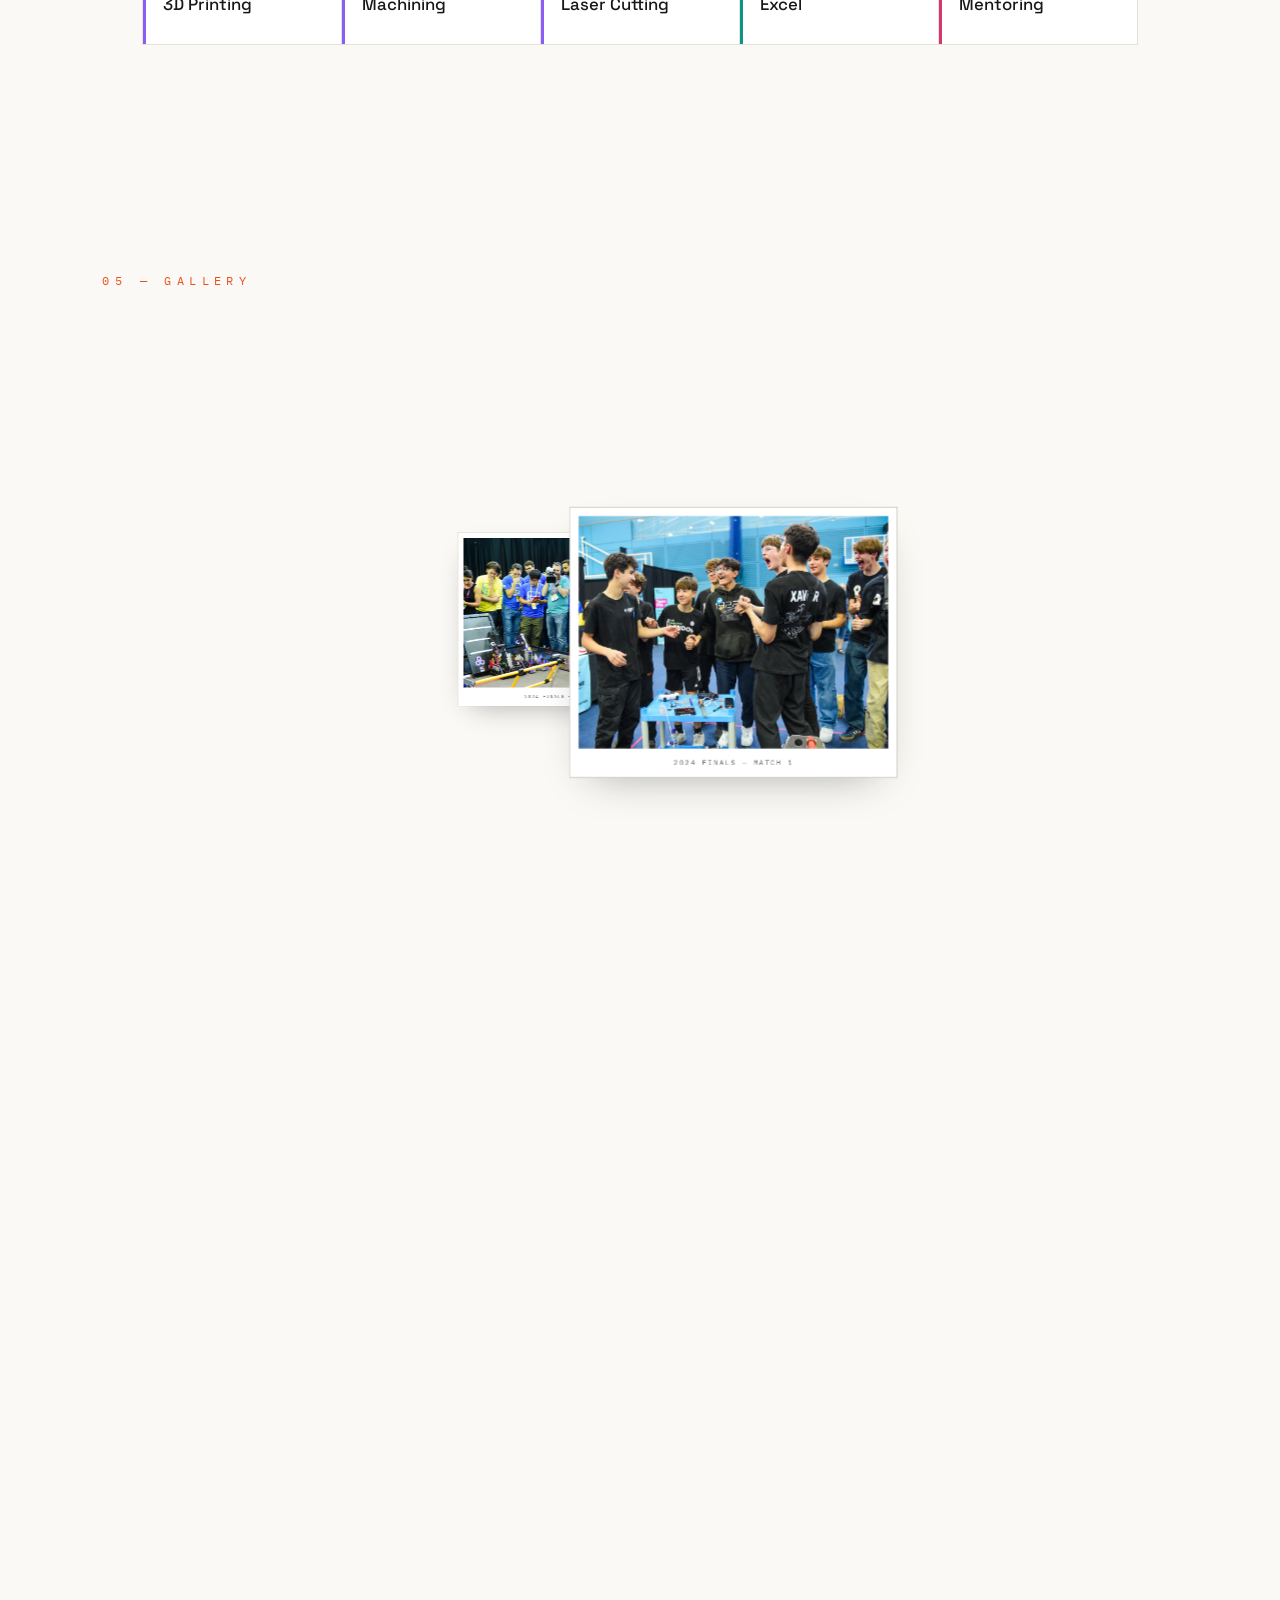
==== commit d0416fc3: "anti-spam email, linked github and linkdin, whitespace removed" ====
--- a/index.html
+++ b/index.html
@@ -152,11 +152,11 @@
 <section id="contact" class="contact">
   <div class="kicker reveal">06 — Contact</div>
   <h2 class="reveal d1">Let's build something<br><em>worth building.</em></h2>
-  <a class="contact-mail reveal d2" href="mailto:goffxavier08@gmail.com">goffxavier08@gmail.com</a>
+  <a class="contact-mail reveal d2" id="contact-mail" href="#">[ email loading ]</a>
   <div class="socials reveal d3">
     <!-- EDIT: your links -->
-    <a href="#" target="_blank">GITHUB</a>
-    <a href="#" target="_blank">LINKEDIN</a>
+    <a href="https://github.com/XavierGoff" target="_blank" rel="noopener">GITHUB</a>
+    <a href="https://www.linkedin.com/in/xavier-goff-53b753309/" target="_blank" rel="noopener">LINKEDIN</a>
     <a href="#" target="_blank">RESUME</a>
   </div>
 </section>
--- a/styles.css
+++ b/styles.css
@@ -58,8 +58,8 @@
   position:fixed;top:0;left:0;right:0;z-index:100;
   display:flex;justify-content:space-between;align-items:center;
   padding:16px 40px;
-  background:linear-gradient(rgba(250,249,246,.95), rgba(250,249,246,.8) 70%, transparent);
-  backdrop-filter:blur(6px);
+  background:var(--bg);
+  border-bottom:1px solid var(--line);
 }
 /* Your logo, vectorized. To swap in an exact file later, replace the
    <path> data in the nav <svg> and in the sketch divider <svg> below. */
@@ -248,9 +248,14 @@
 /* ---------- skills ---------- */
 .skills-grid{display:grid;grid-template-columns:repeat(auto-fill,minmax(170px,1fr));gap:1px;background:var(--line);border:1px solid var(--line)}
 .skill{
-  background:var(--bg-2);padding:26px 20px;transition:background .3s, transform .3s;position:relative;overflow:hidden;
-}
-.skill:hover{background:#f4f1ea;transform:translateY(-3px)}
+  background:var(--bg-2);padding:26px 20px;position:relative;overflow:hidden;
+  transition:box-shadow .25s;
+  transform-style:preserve-3d;will-change:transform;
+}
+.skill:hover{
+  background:var(--bg-2);z-index:5;
+  box-shadow:inset 3px 0 0 var(--cat, transparent), 0 20px 40px -18px rgba(23,24,26,.45);
+}
 .skill .s-cat{font-family:var(--font-mono);font-size:9px;letter-spacing:.3em;text-transform:uppercase;color:var(--accent);margin-bottom:8px}
 .skill .s-name{font-weight:500;font-size:1.05rem}
 
@@ -354,8 +359,8 @@
 .skill[data-cat="Team"]{--cat:#d4386f}
 
 /* ---------- "expand" hover: product rises upward, stays inside its box ---------- */
-.proj-img.expand{align-self:center;aspect-ratio:1/1}   /* taller box = expanded view keeps more width */
-.proj-img.expand img{object-position:center bottom}
+.proj-img.expand{align-self:center;aspect-ratio:1/1;top:-50px;margin-bottom:-60px}   /* taller box = expanded view keeps more width */
+.proj-img.expand img{object-position:center}
 .proj-img.expand .base-img{
   transform-origin:bottom center;
   transition:opacity 1.1s cubic-bezier(.25,.1,.25,1), transform 1.1s cubic-bezier(.25,.1,.25,1);
@@ -400,3 +405,7 @@
 .contribs{font-family:var(--font-mono);font-size:11px;letter-spacing:.08em;color:var(--ink-dim);margin:2px 0 10px}
 .contribs a{color:var(--accent);text-decoration:none}
 .contribs a:hover{text-decoration:underline}
+
+/* ---------- experience org links ---------- */
+.exp-org a{color:var(--accent);text-decoration:none}
+.exp-org a:hover{text-decoration:underline}
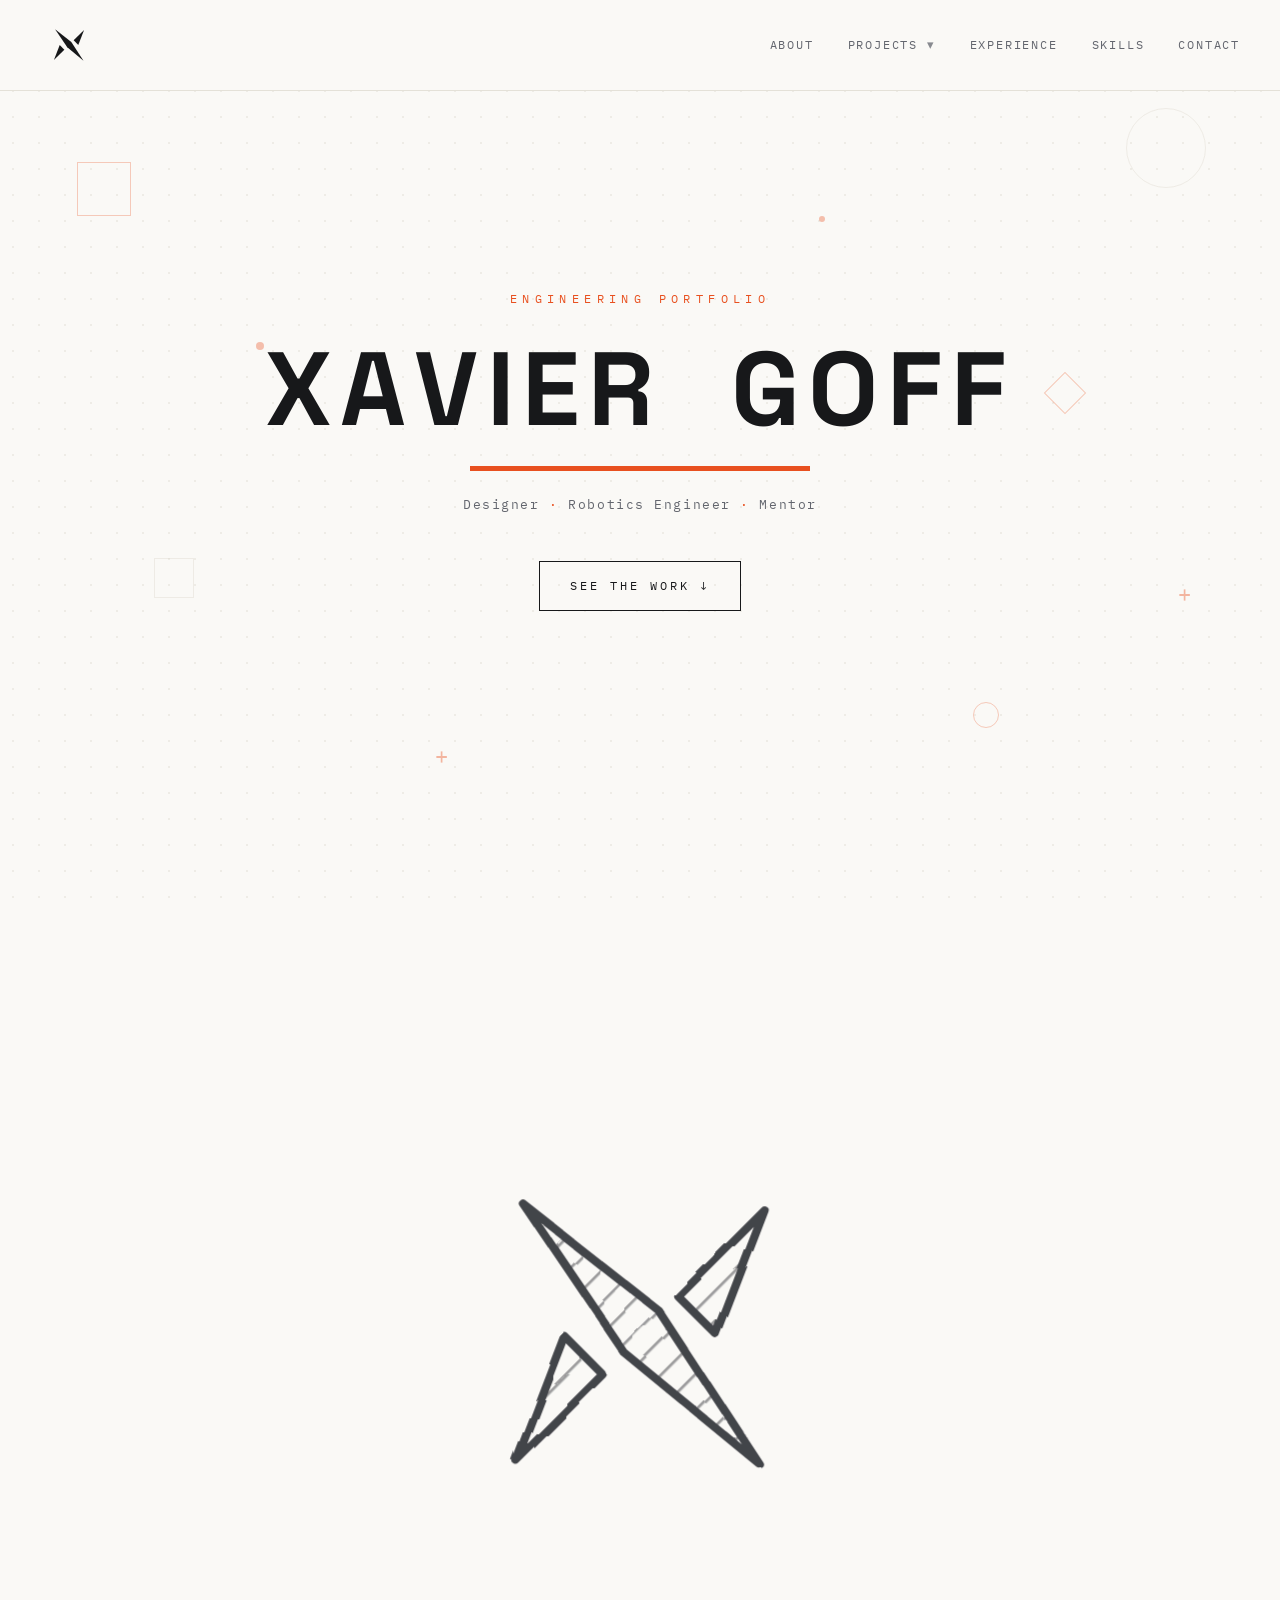
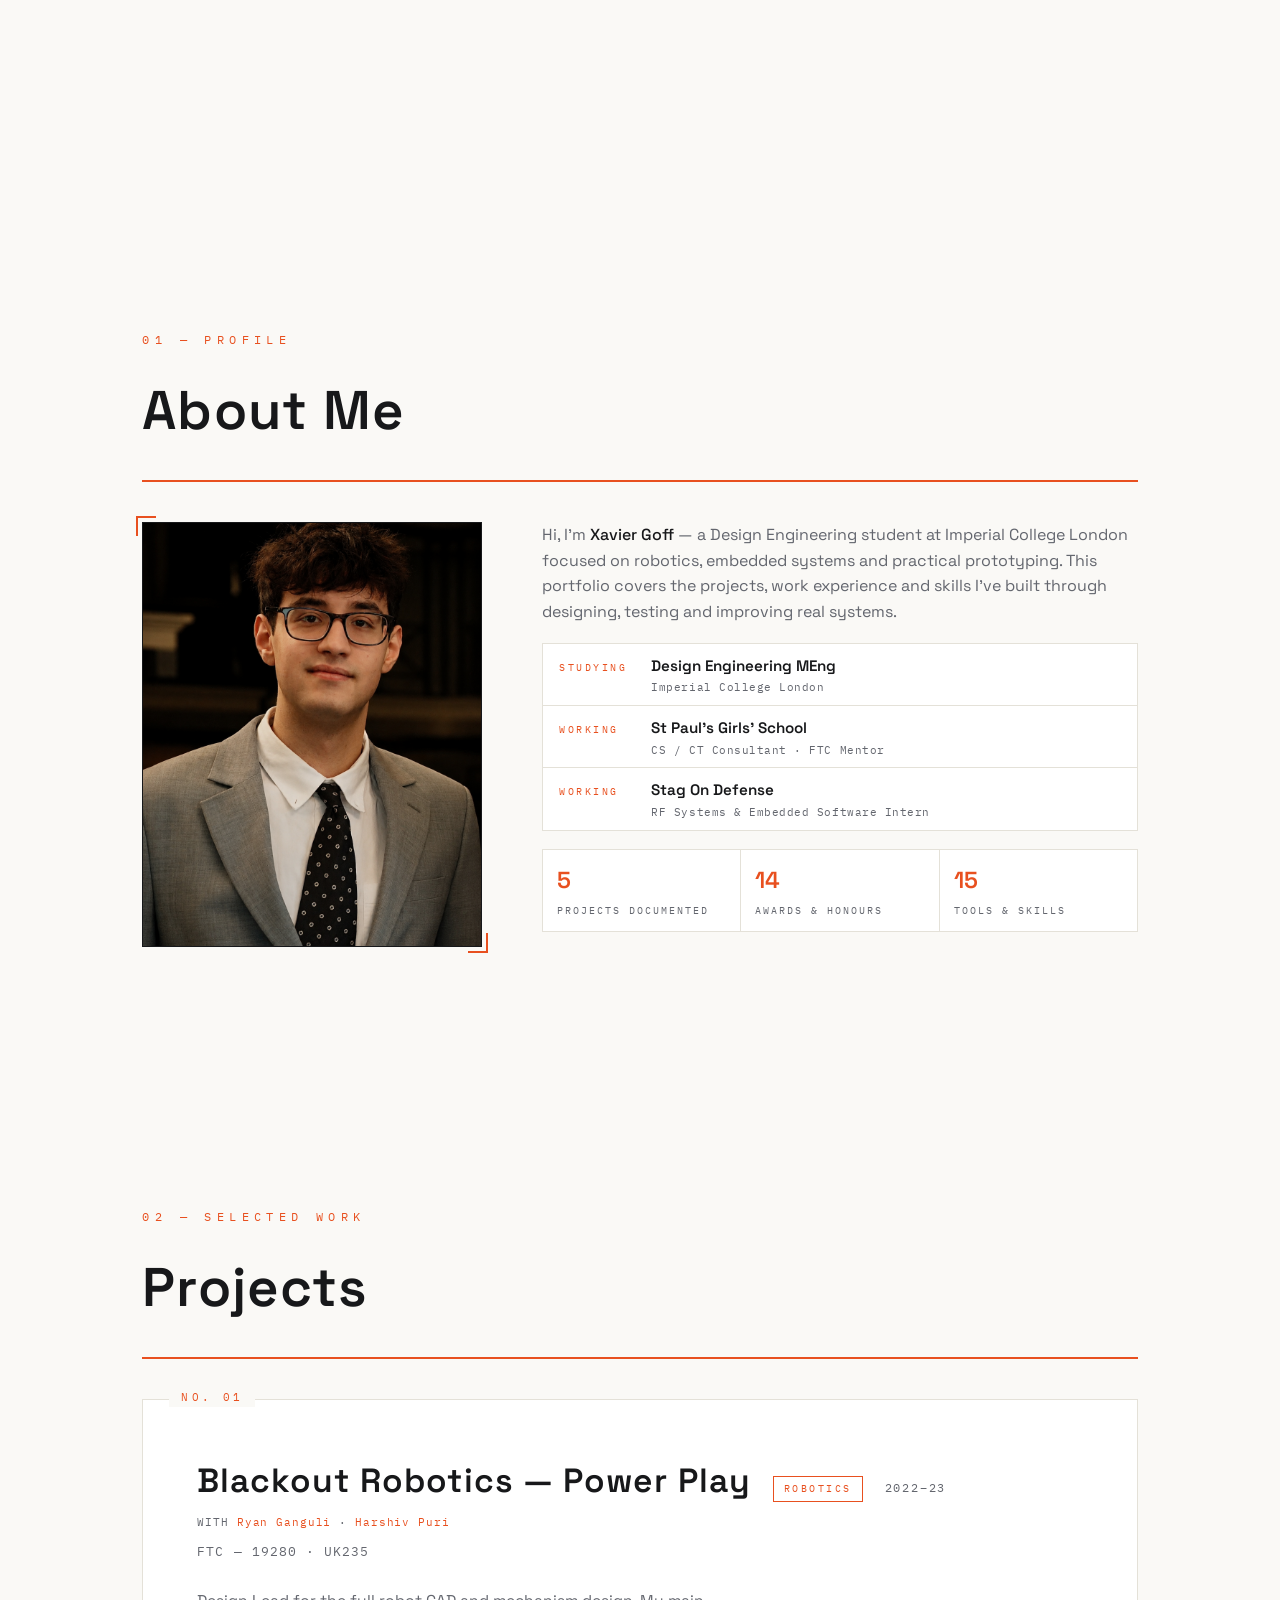
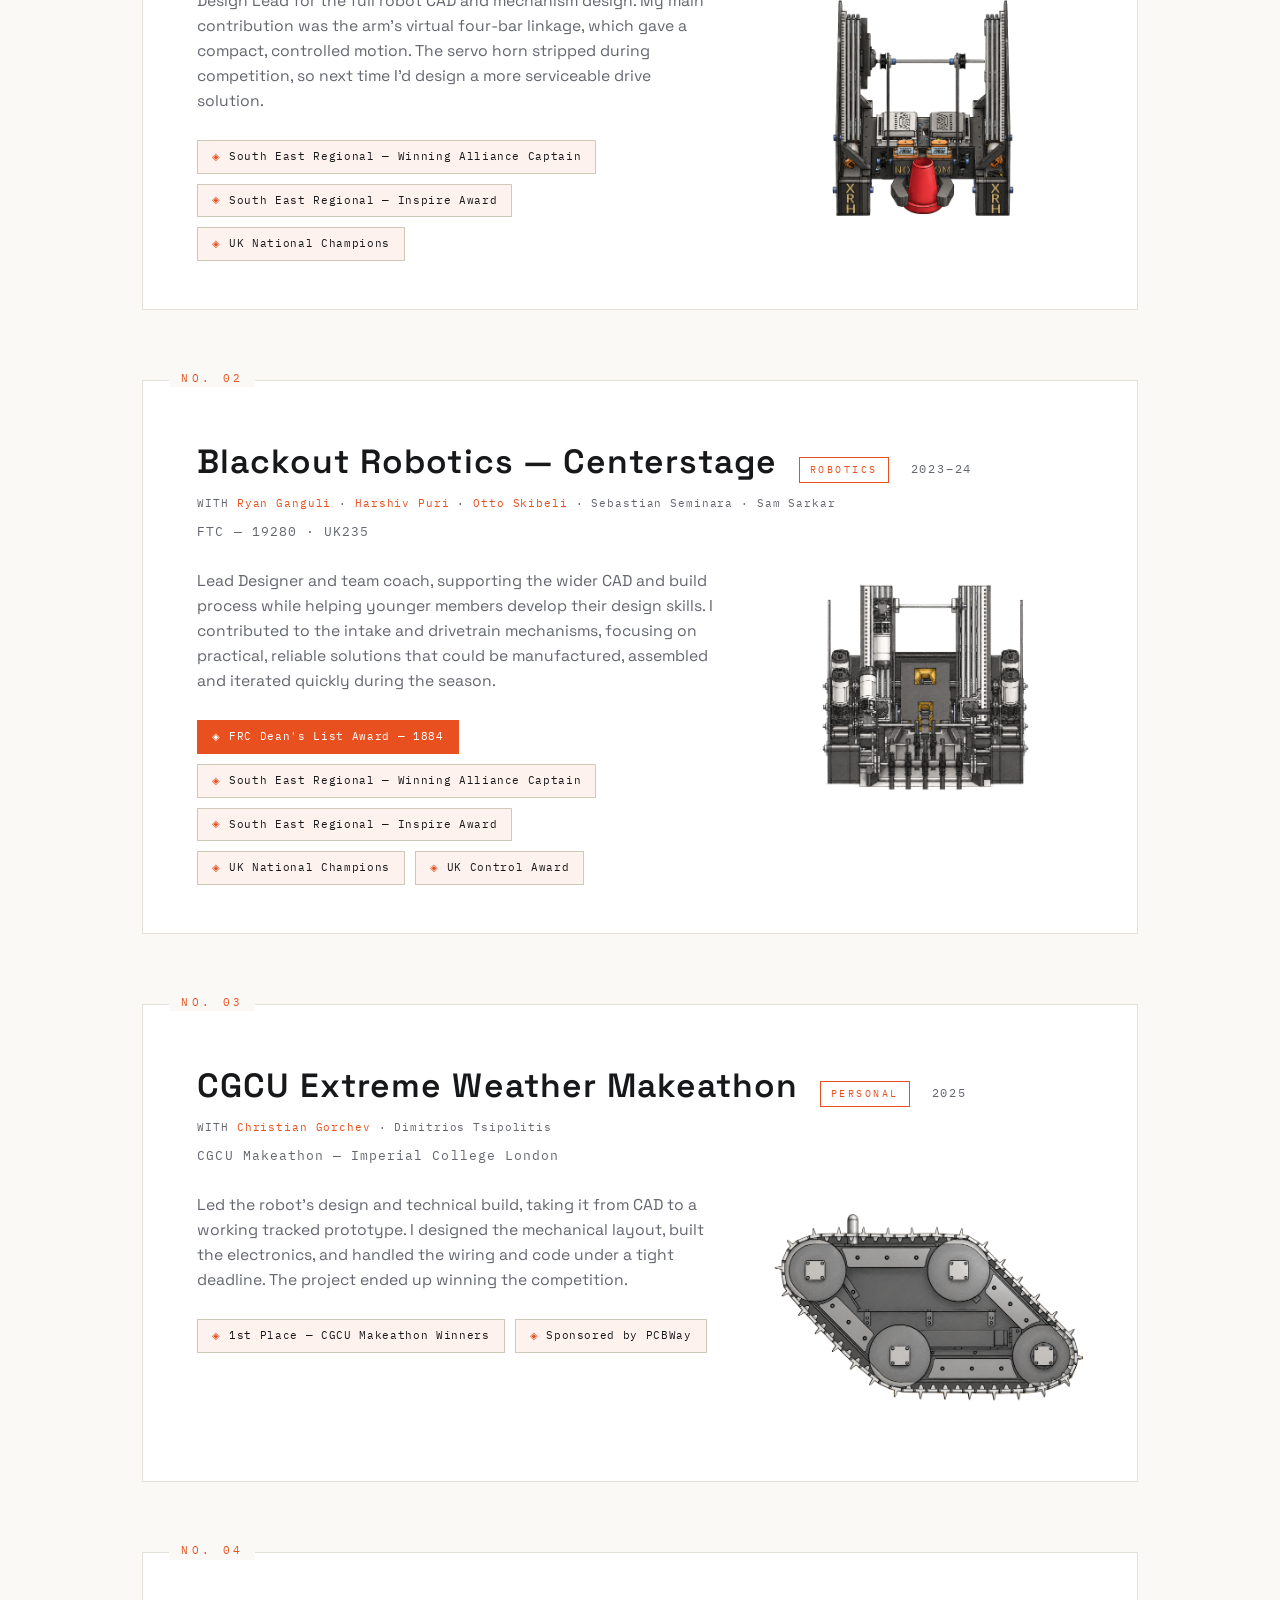
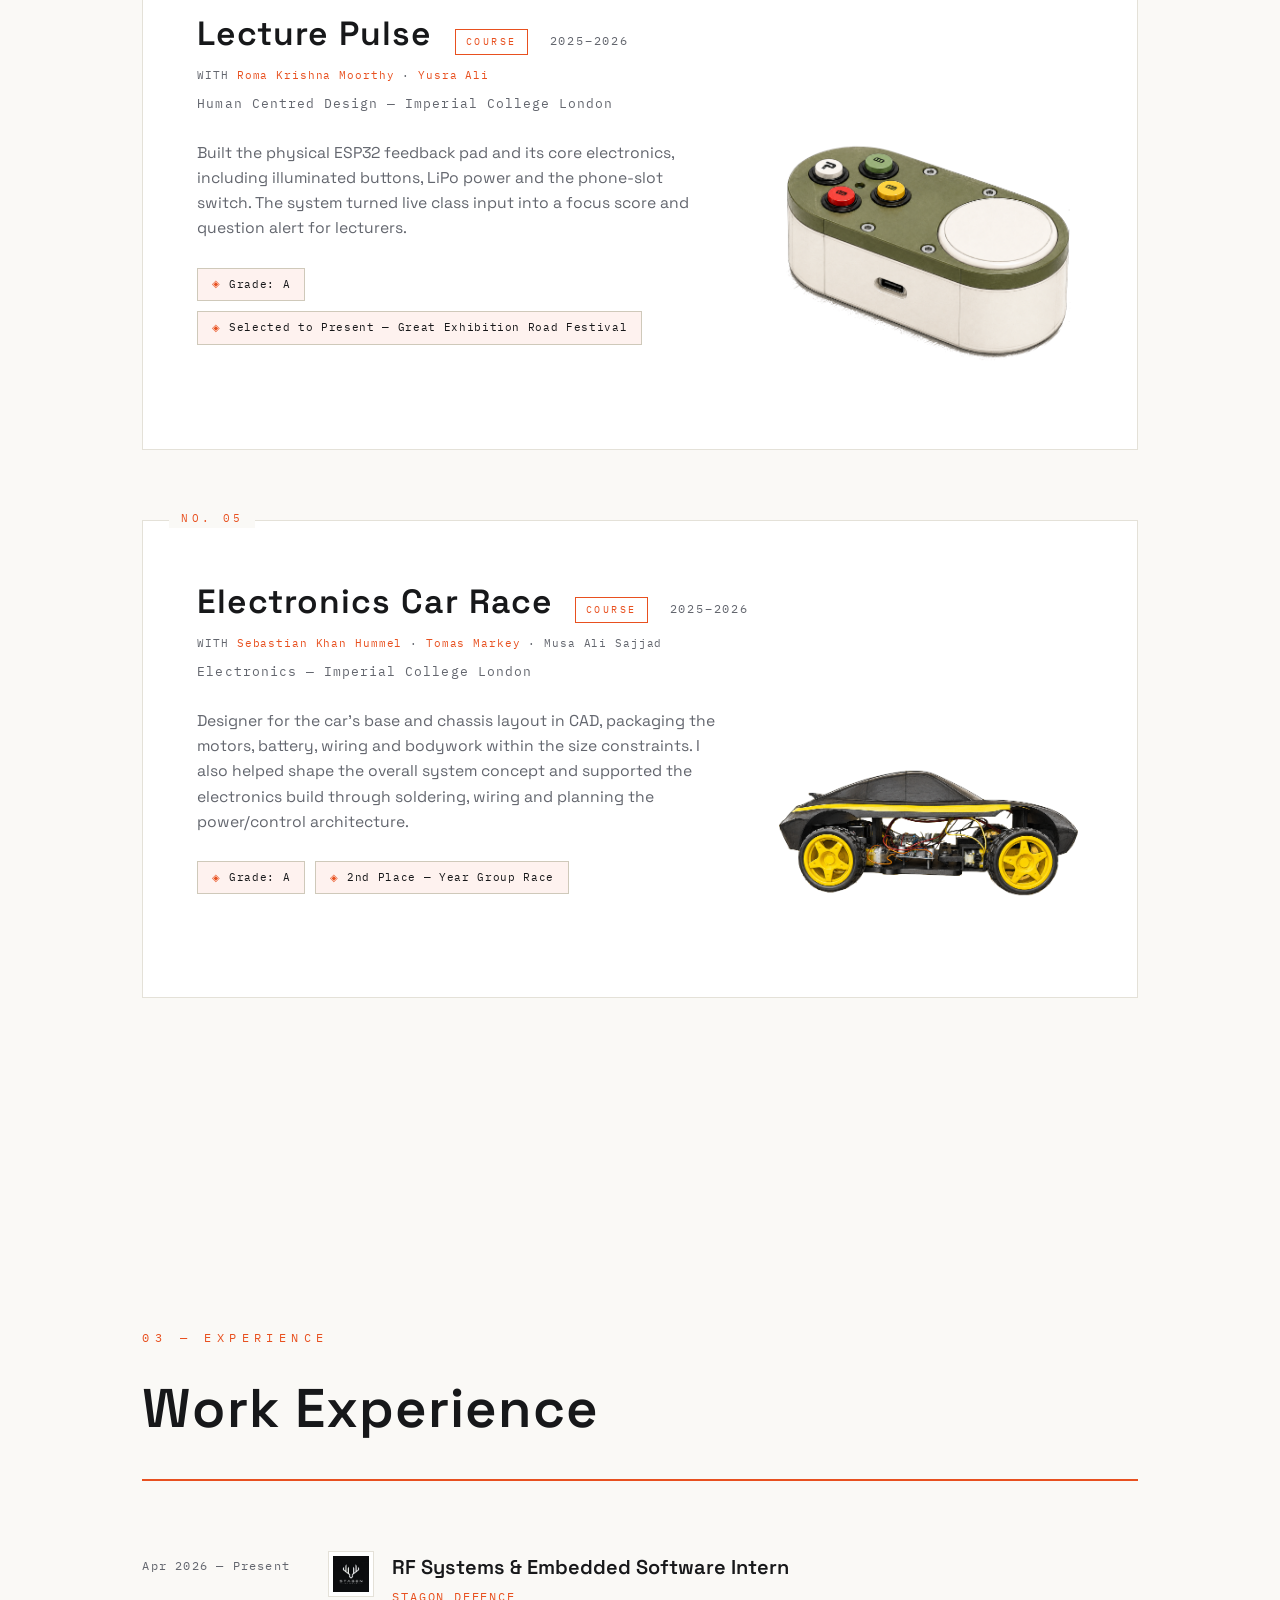
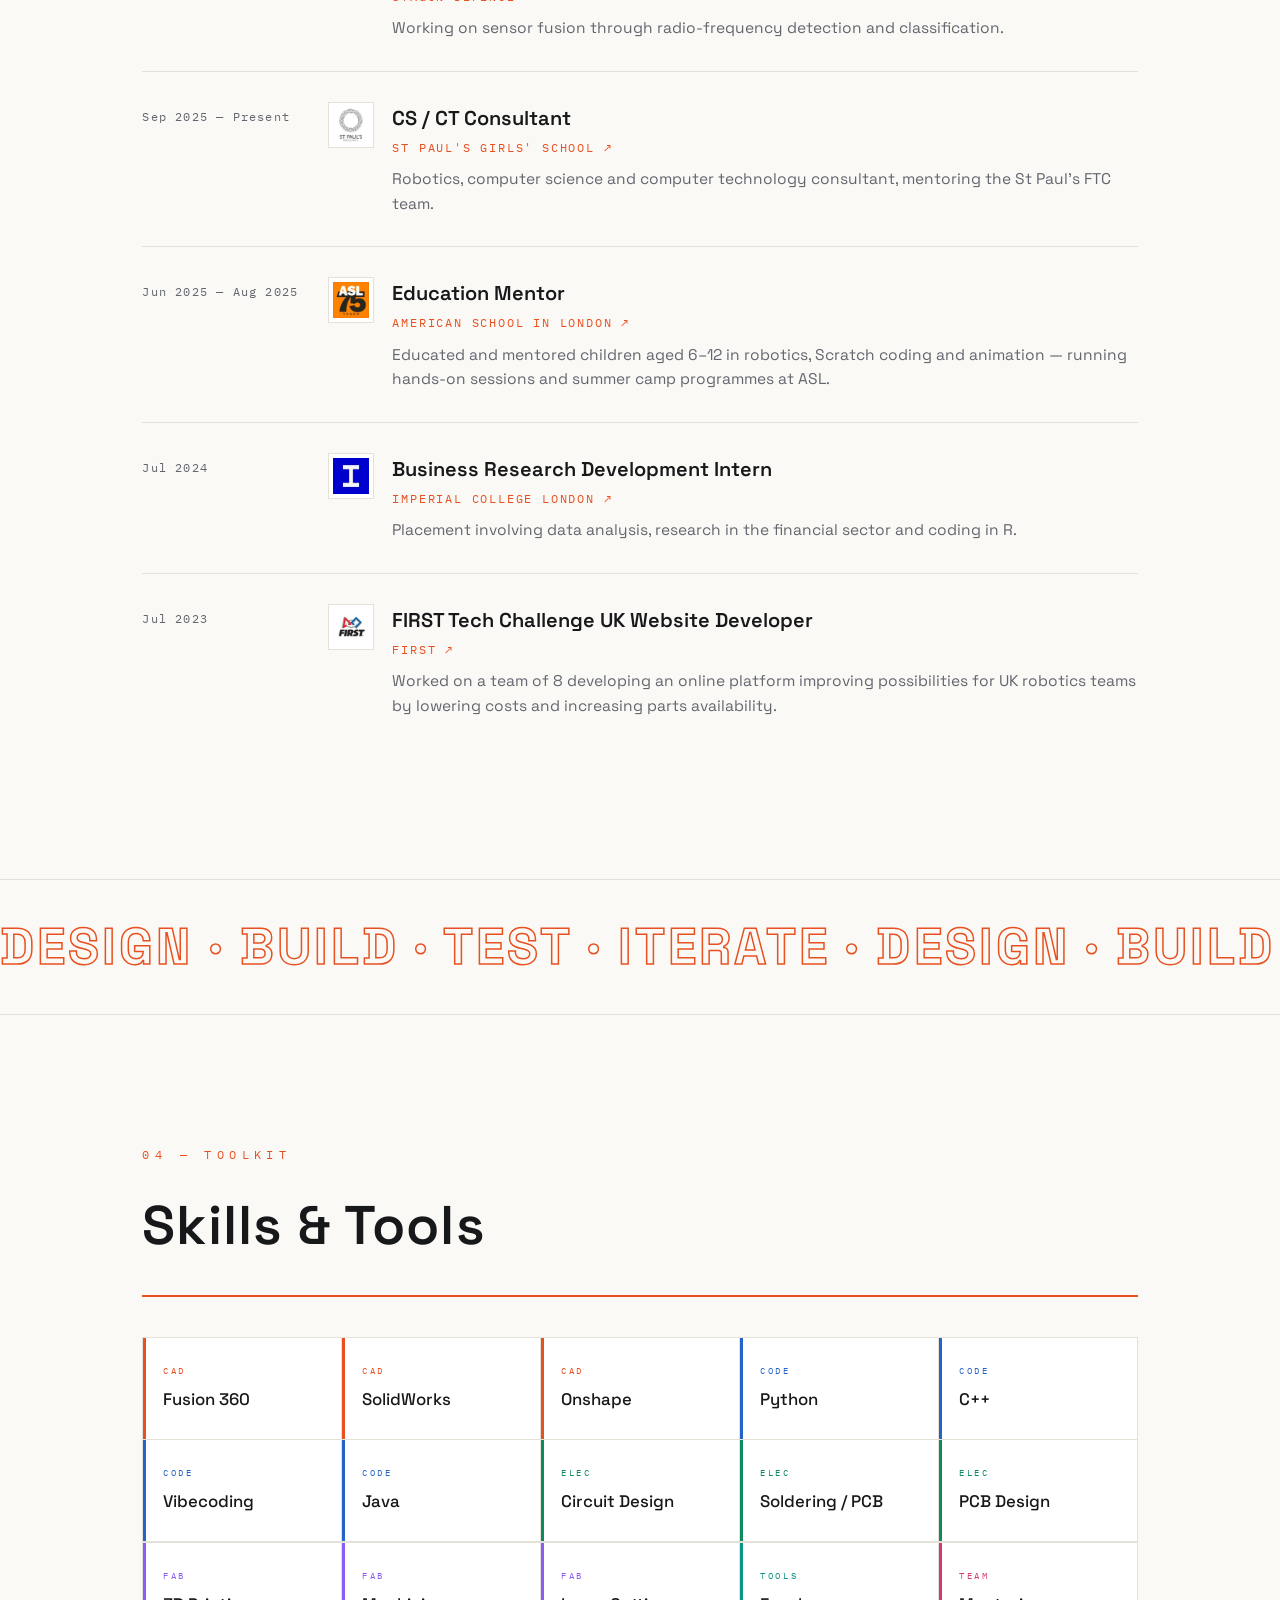
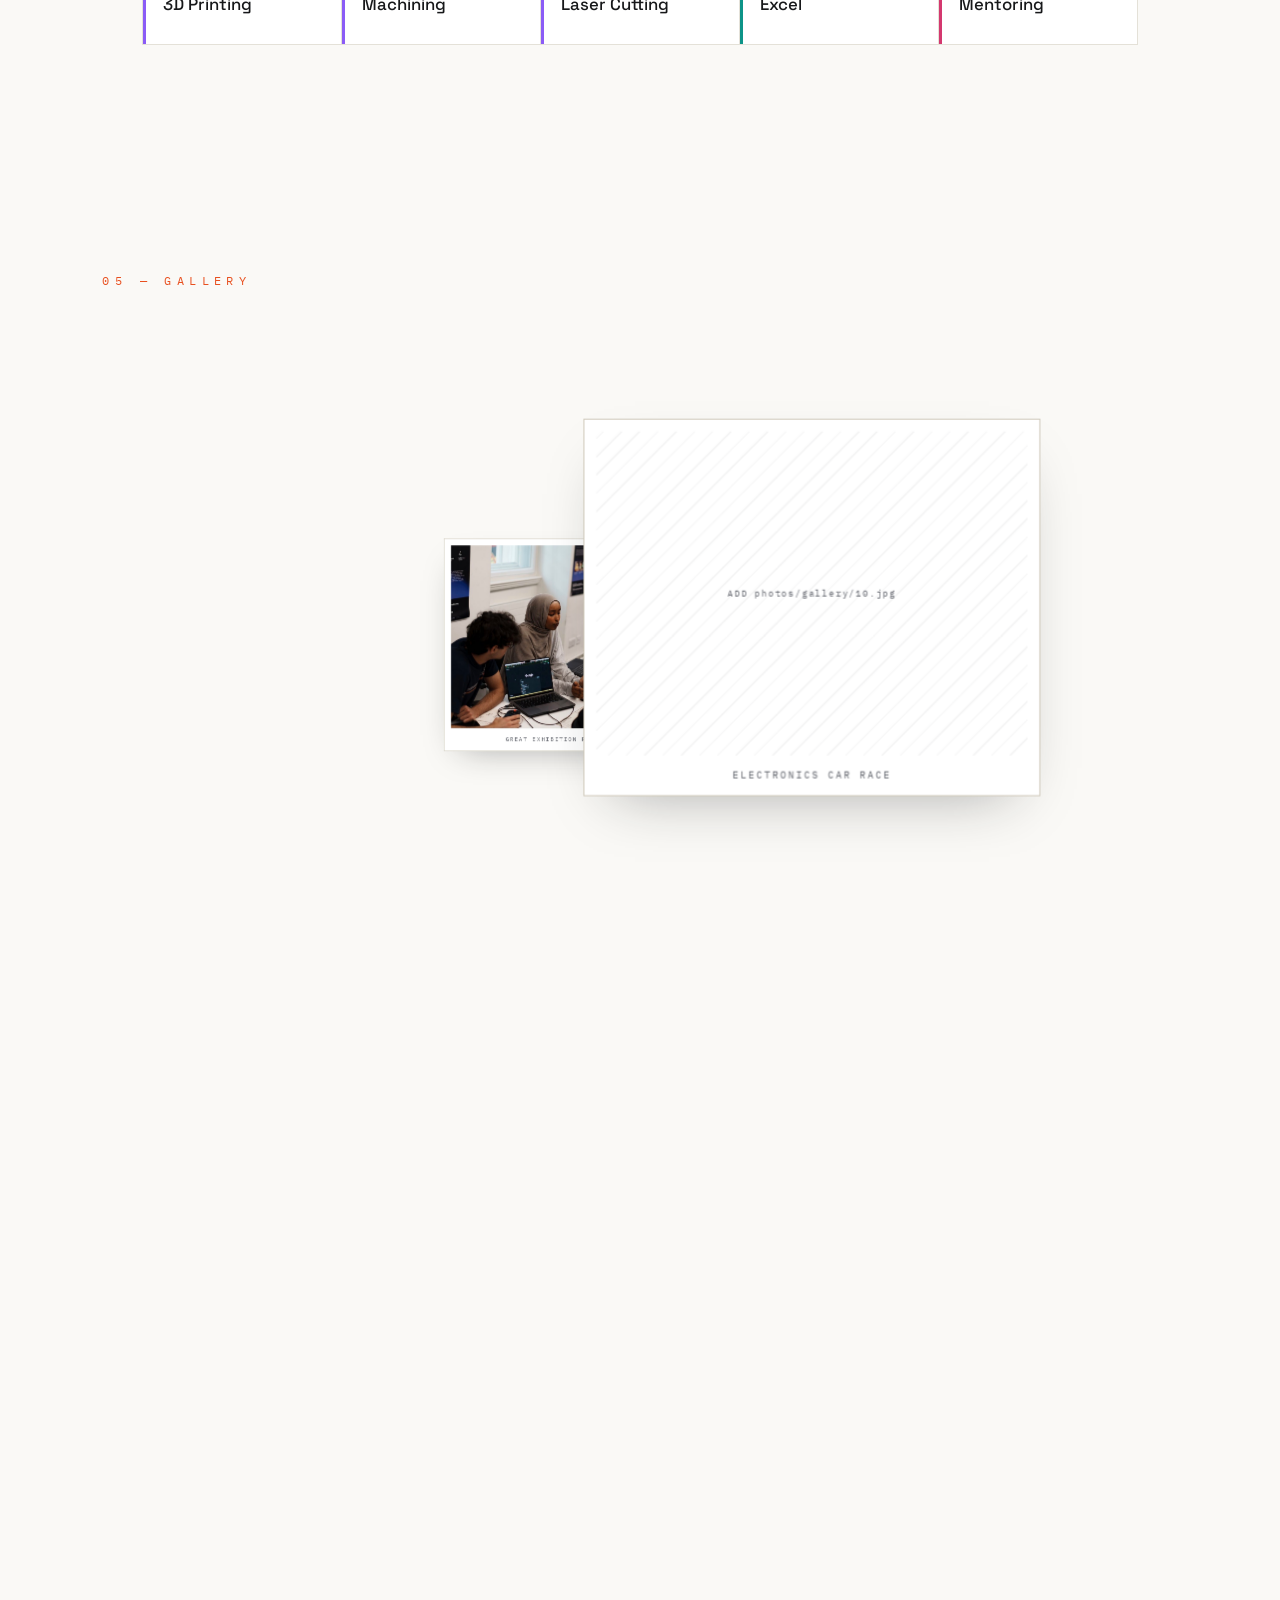
==== commit dd11a76b: "lecture pulse page, mobile fixes, instagram link" ====
--- a/index.html
+++ b/index.html
@@ -157,7 +157,7 @@
     <!-- EDIT: your links -->
     <a href="https://github.com/XavierGoff" target="_blank" rel="noopener">GITHUB</a>
     <a href="https://www.linkedin.com/in/xavier-goff-53b753309/" target="_blank" rel="noopener">LINKEDIN</a>
-    <a href="#" target="_blank">RESUME</a>
+    <a href="https://www.instagram.com/xaviergdesengportfolio" target="_blank" rel="noopener">INSTAGRAM</a>
   </div>
 </section>
 
--- a/styles.css
+++ b/styles.css
@@ -80,7 +80,12 @@
 }
 .nav-links a:hover{color:var(--ink)}
 .nav-links a:hover::after{width:100%}
-@media(max-width:640px){.nav-links{gap:18px}.nav-links a{font-size:10px}nav{padding:14px 20px}}
+@media(max-width:640px){.nav-links{gap:18px}.nav-links a{font-size:10px}nav{padding:14px 20px}.drop-arrow{display:none}}
+@media(max-width:480px){
+  .nav-links{gap:11px}
+  .nav-links a{font-size:9px;letter-spacing:.06em}
+  nav{padding:12px 14px}
+}
 
 /* ---------- section scaffolding ---------- */
 section{position:relative;padding:130px 8vw;max-width:1200px;margin:0 auto}
@@ -409,3 +414,6 @@
 /* ---------- experience org links ---------- */
 .exp-org a{color:var(--accent);text-decoration:none}
 .exp-org a:hover{text-decoration:underline}
+
+/* instantly snap reveals to hidden (used when replaying section entrances) */
+.no-anim .reveal, .no-anim .rule{transition:none !important}
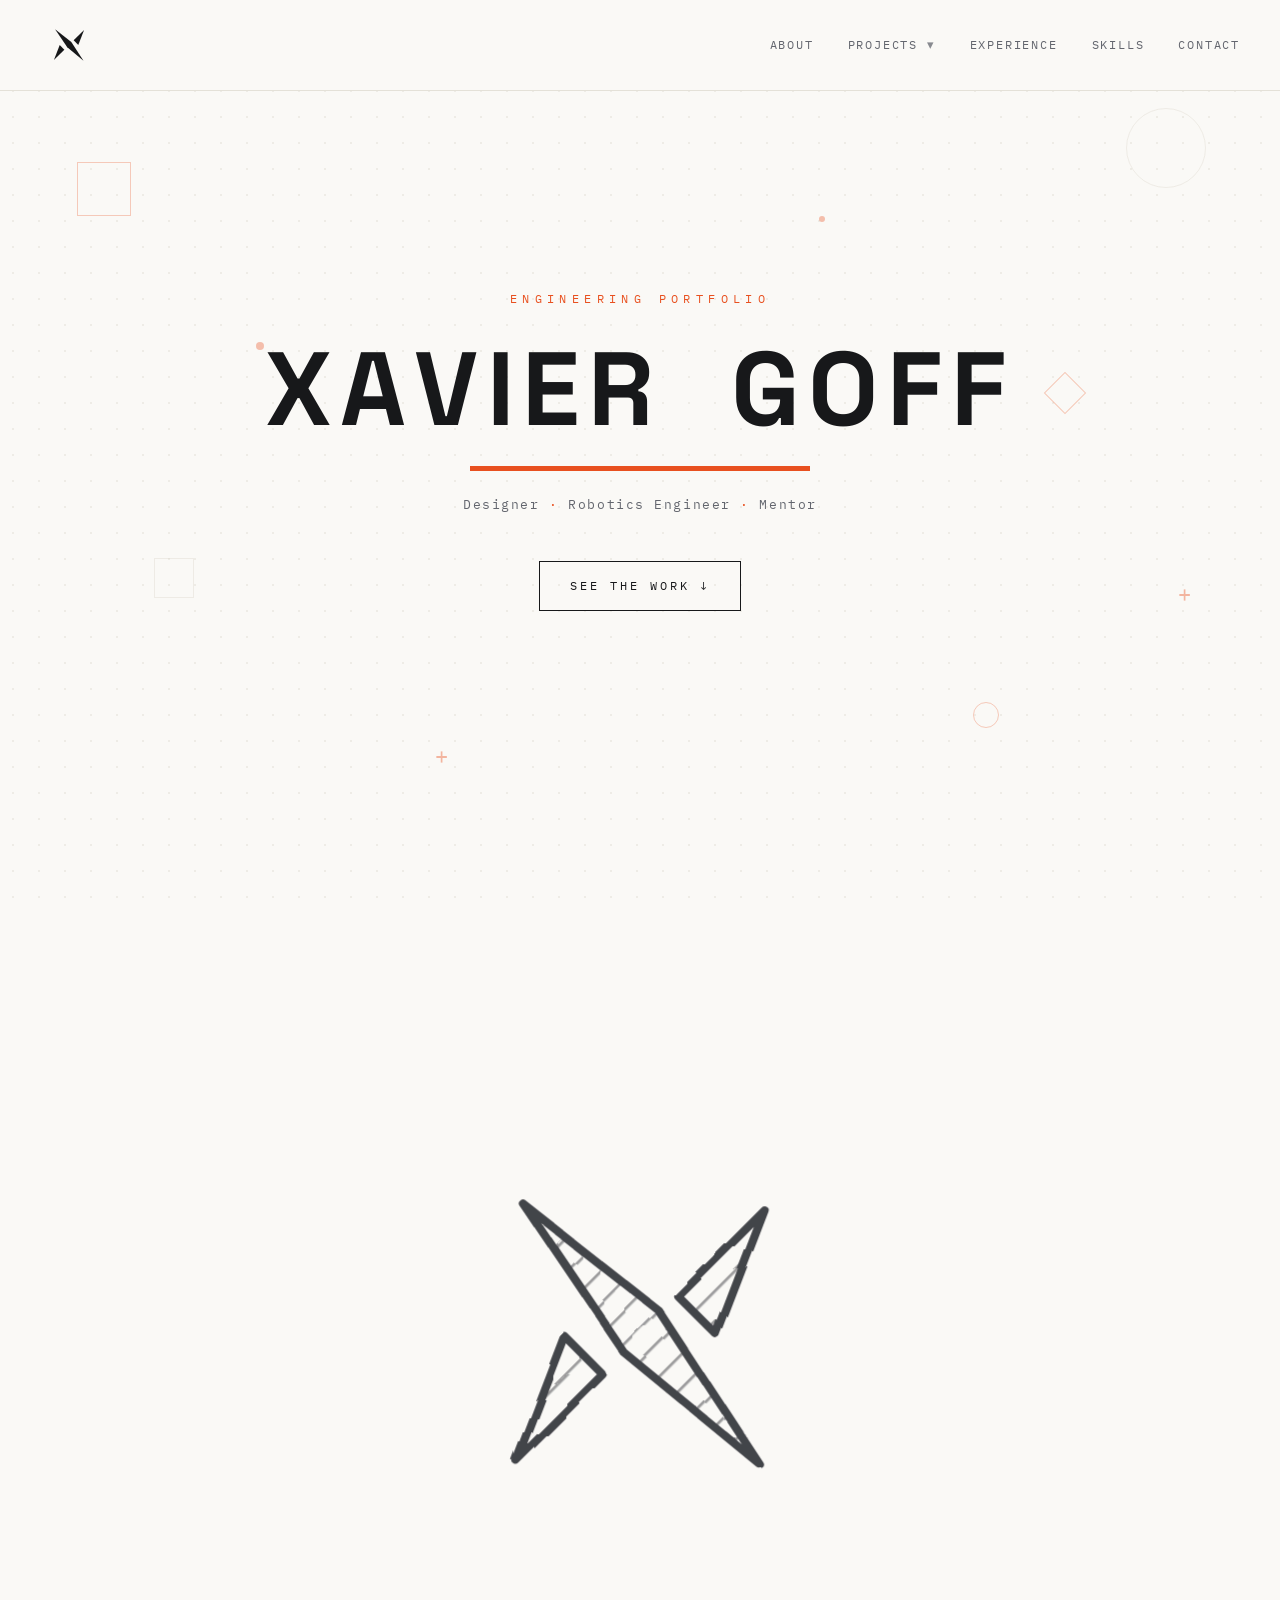
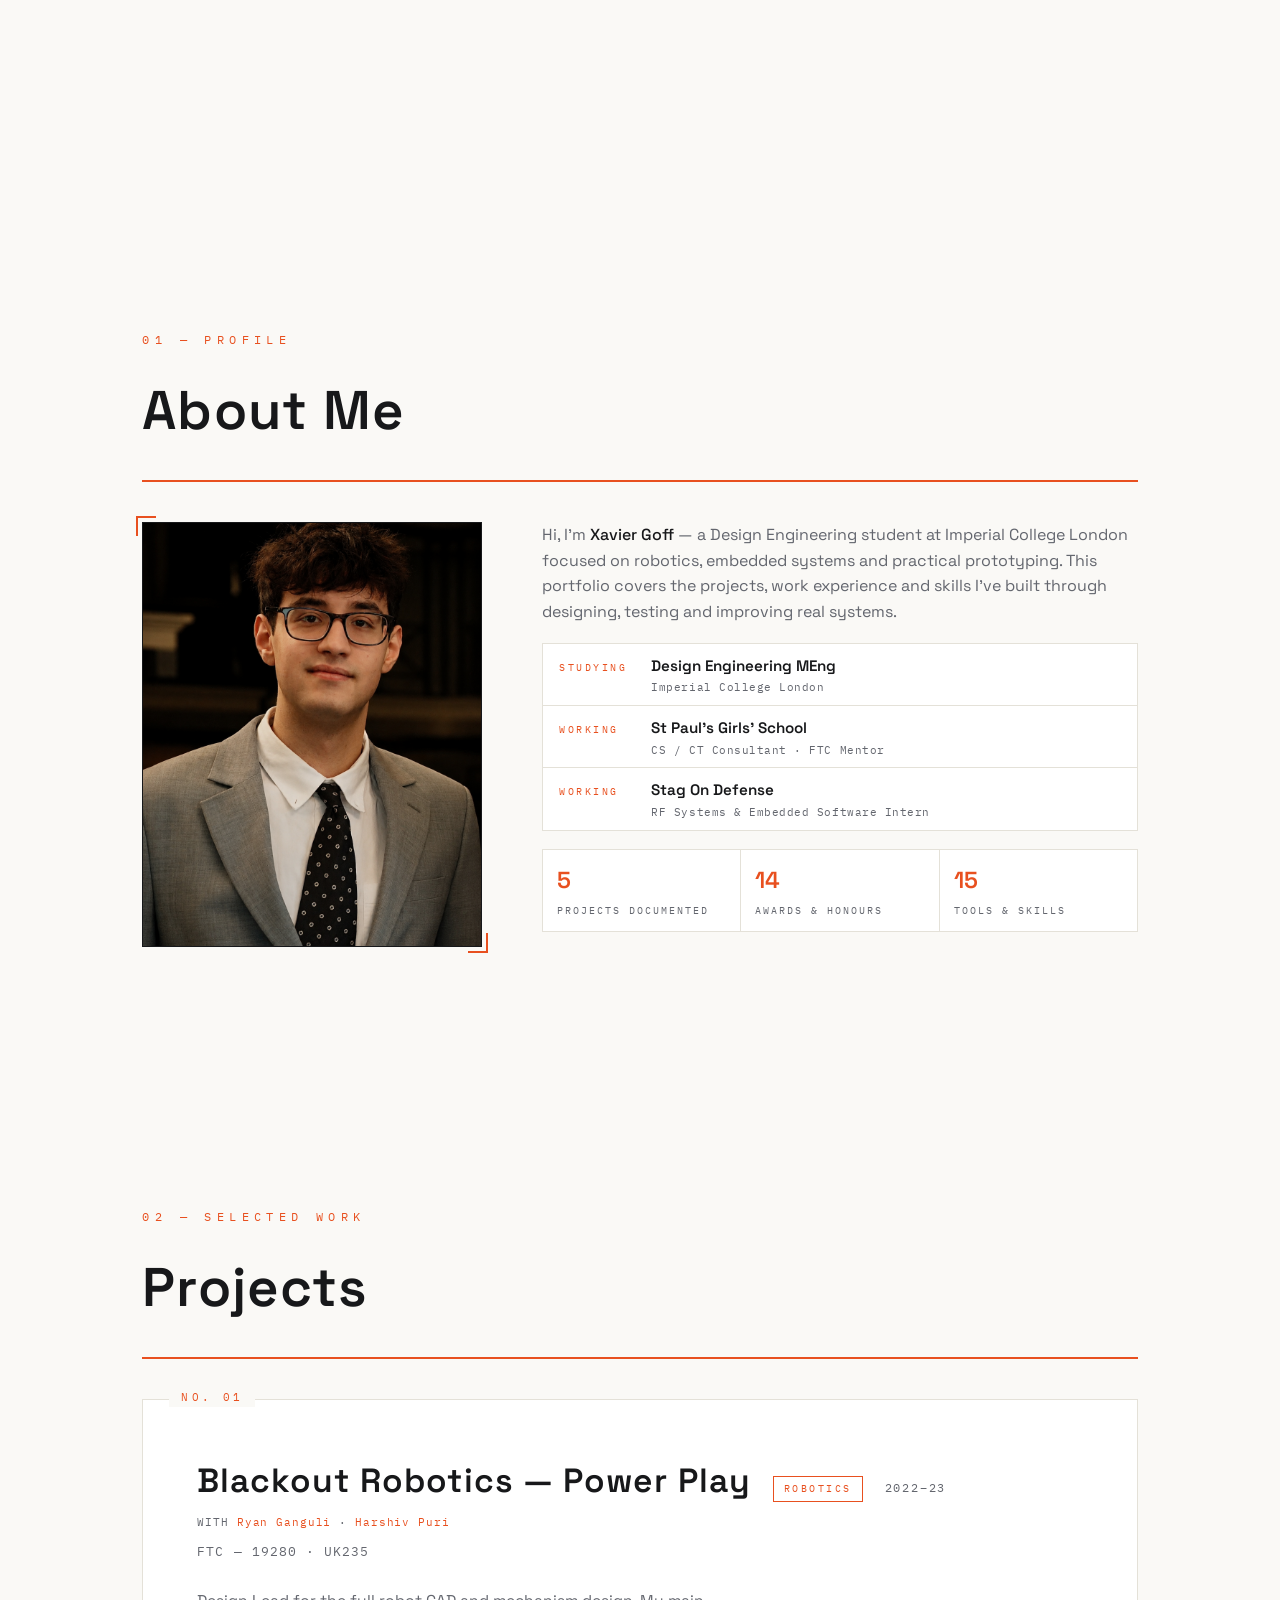
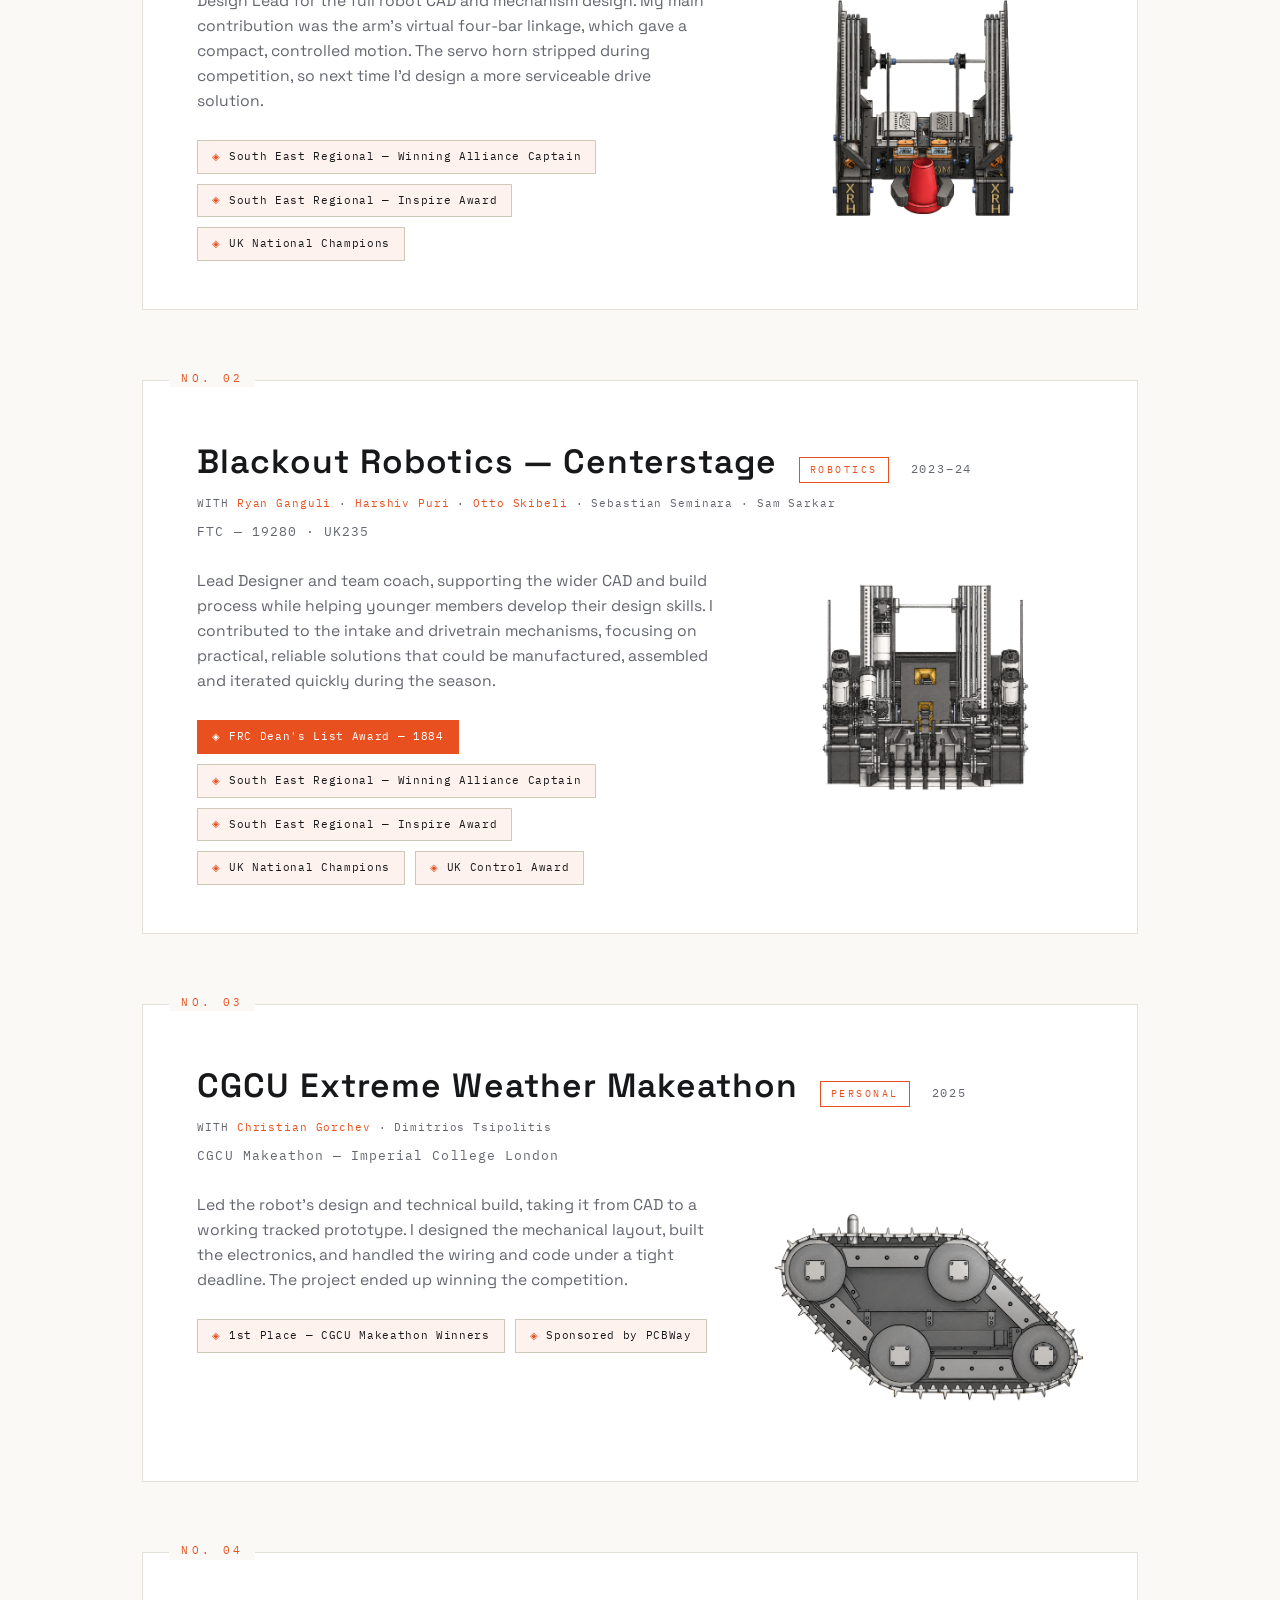
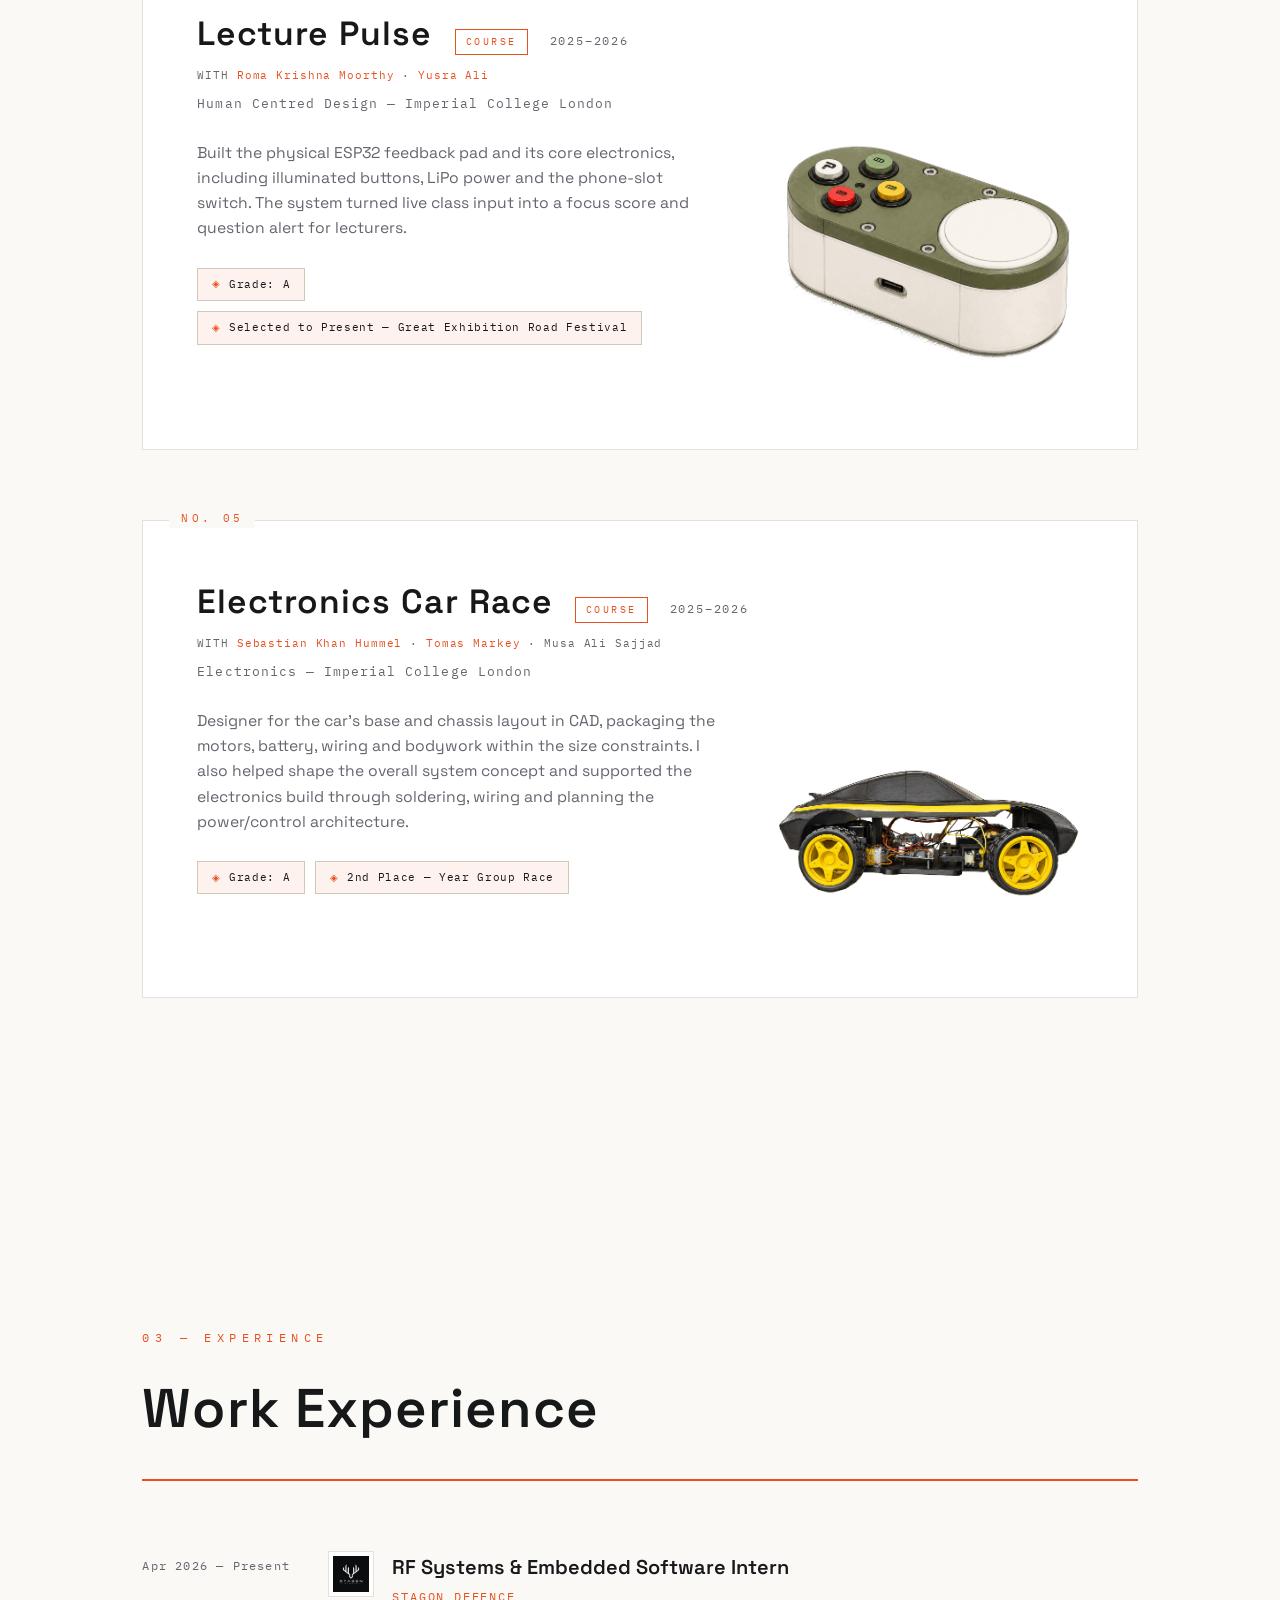
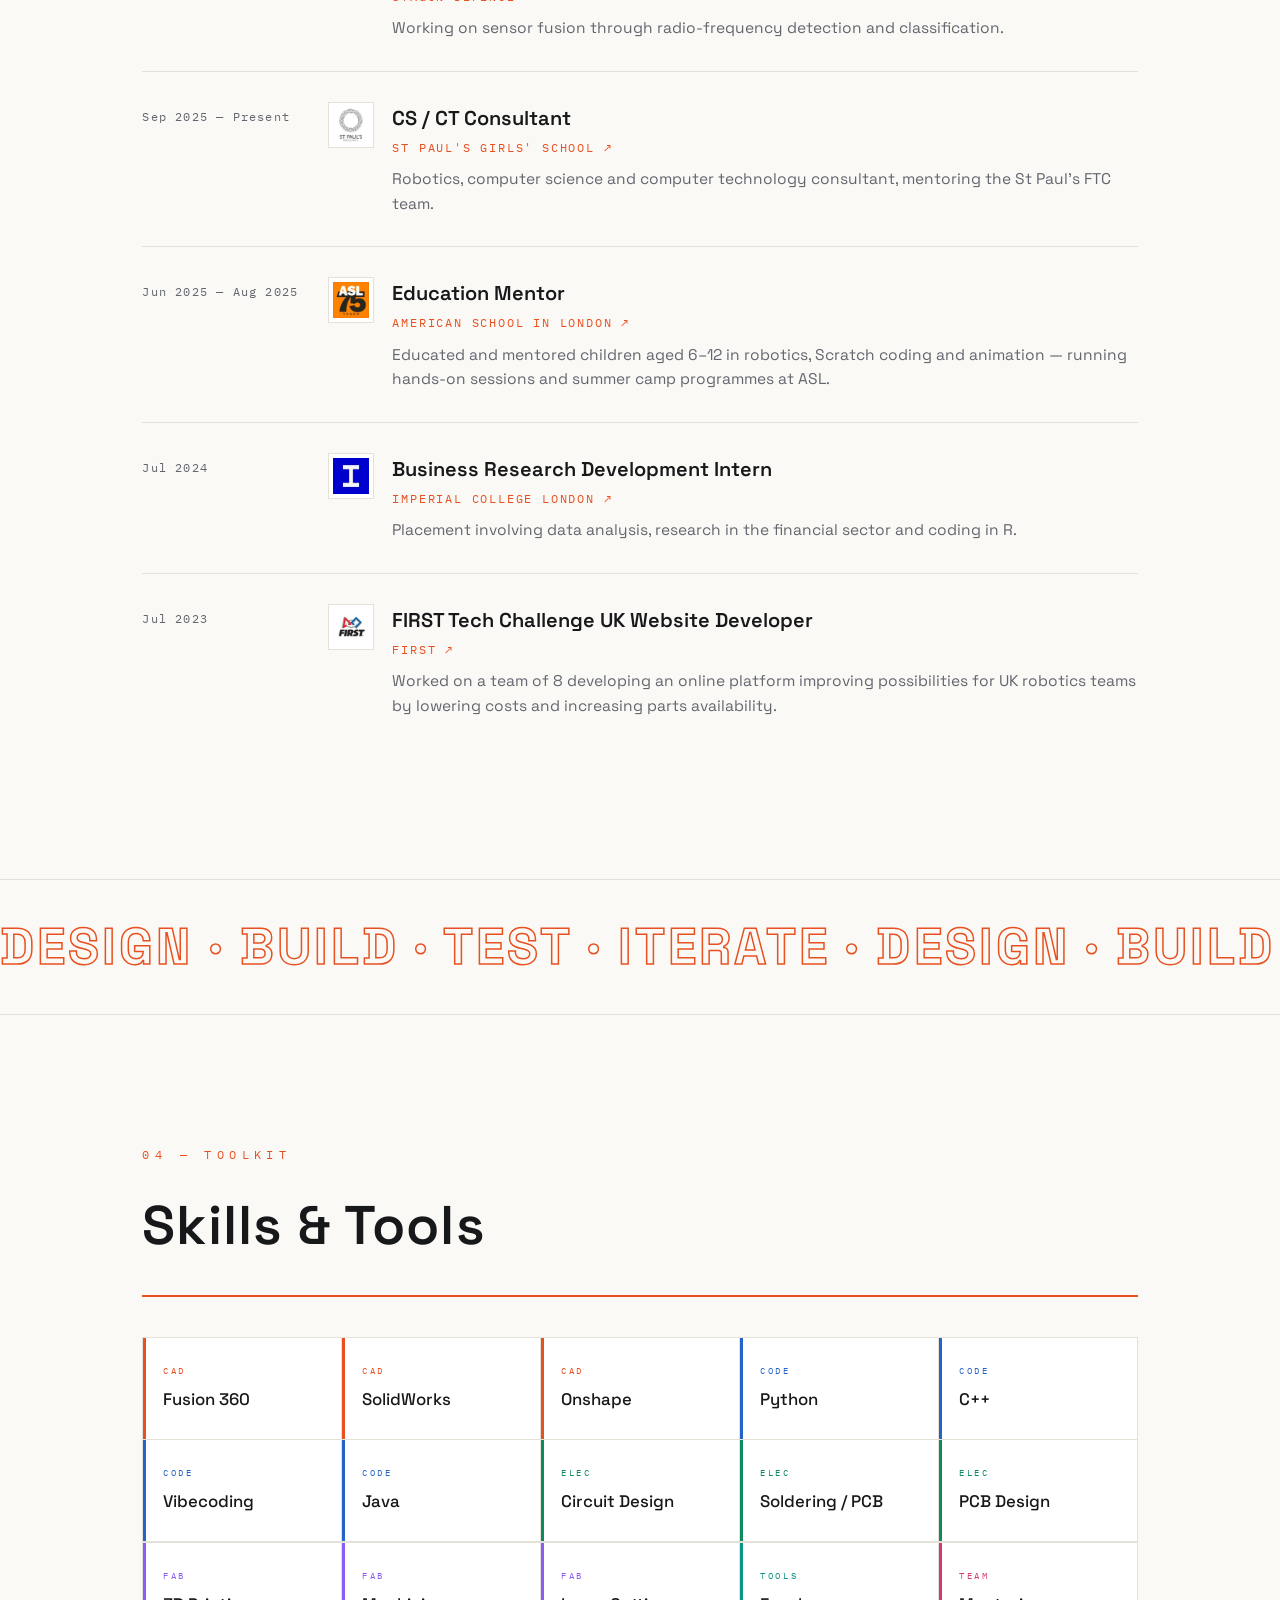
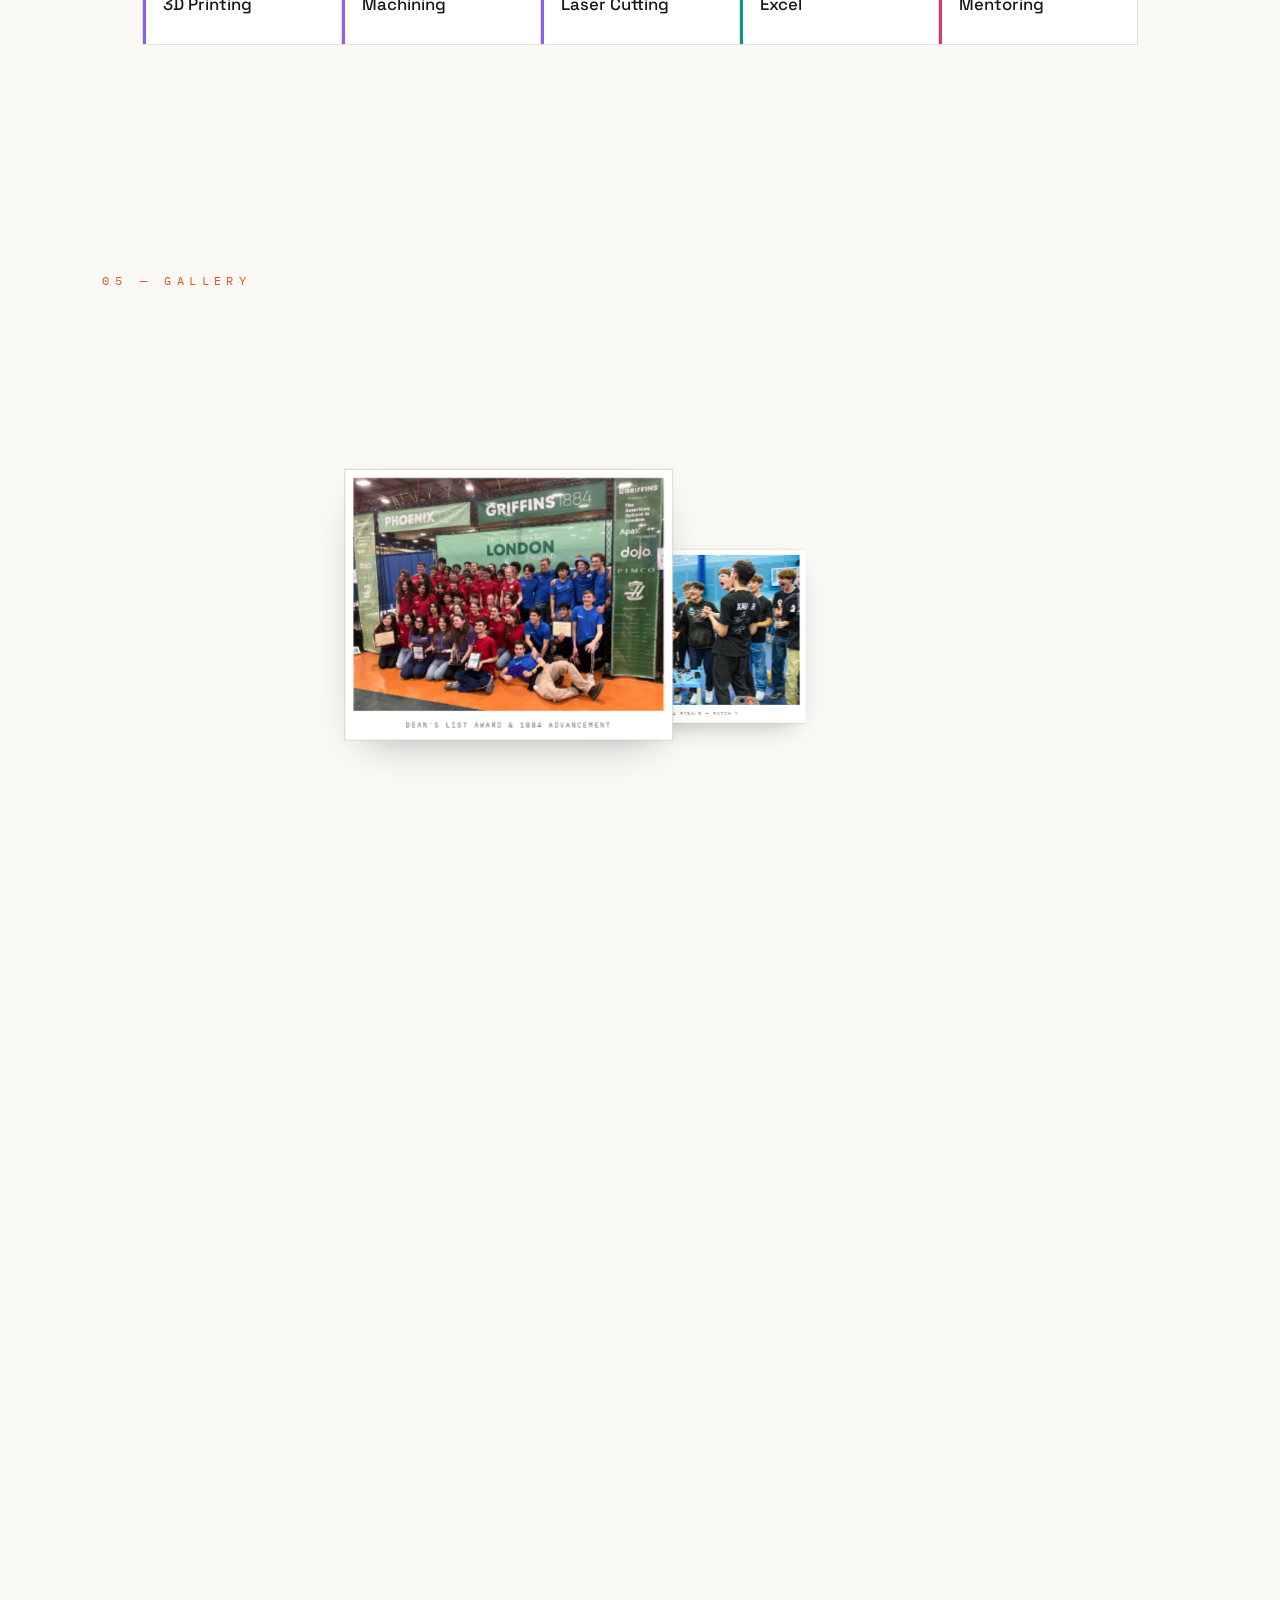
==== commit 32931f0e: "restore sticky sections + cache-bust stylesheet" ====
--- a/index.html
+++ b/index.html
@@ -8,7 +8,7 @@
 <link rel="preconnect" href="https://fonts.googleapis.com">
 <link rel="preconnect" href="https://fonts.gstatic.com" crossorigin>
 <link href="https://fonts.googleapis.com/css2?family=Space+Grotesk:wght@300;400;500;600;700&family=IBM+Plex+Mono:wght@300;400;500&display=swap" rel="stylesheet">
-<link rel="stylesheet" href="styles.css">
+<link rel="stylesheet" href="styles.css?v=2">
 </head>
 <body>
 <div id="progress"></div>
--- a/styles.css
+++ b/styles.css
@@ -88,7 +88,7 @@
 }
 
 /* ---------- section scaffolding ---------- */
-section{position:relative;padding:130px 8vw;max-width:1200px;margin:0 auto}
+section{position:relative;padding:130px 8vw;max-width:1200px;margin:0 auto;overflow-x:clip}
 .kicker{
   font-family:var(--font-mono);font-size:12px;letter-spacing:.45em;
   text-transform:uppercase;color:var(--accent);margin-bottom:18px;
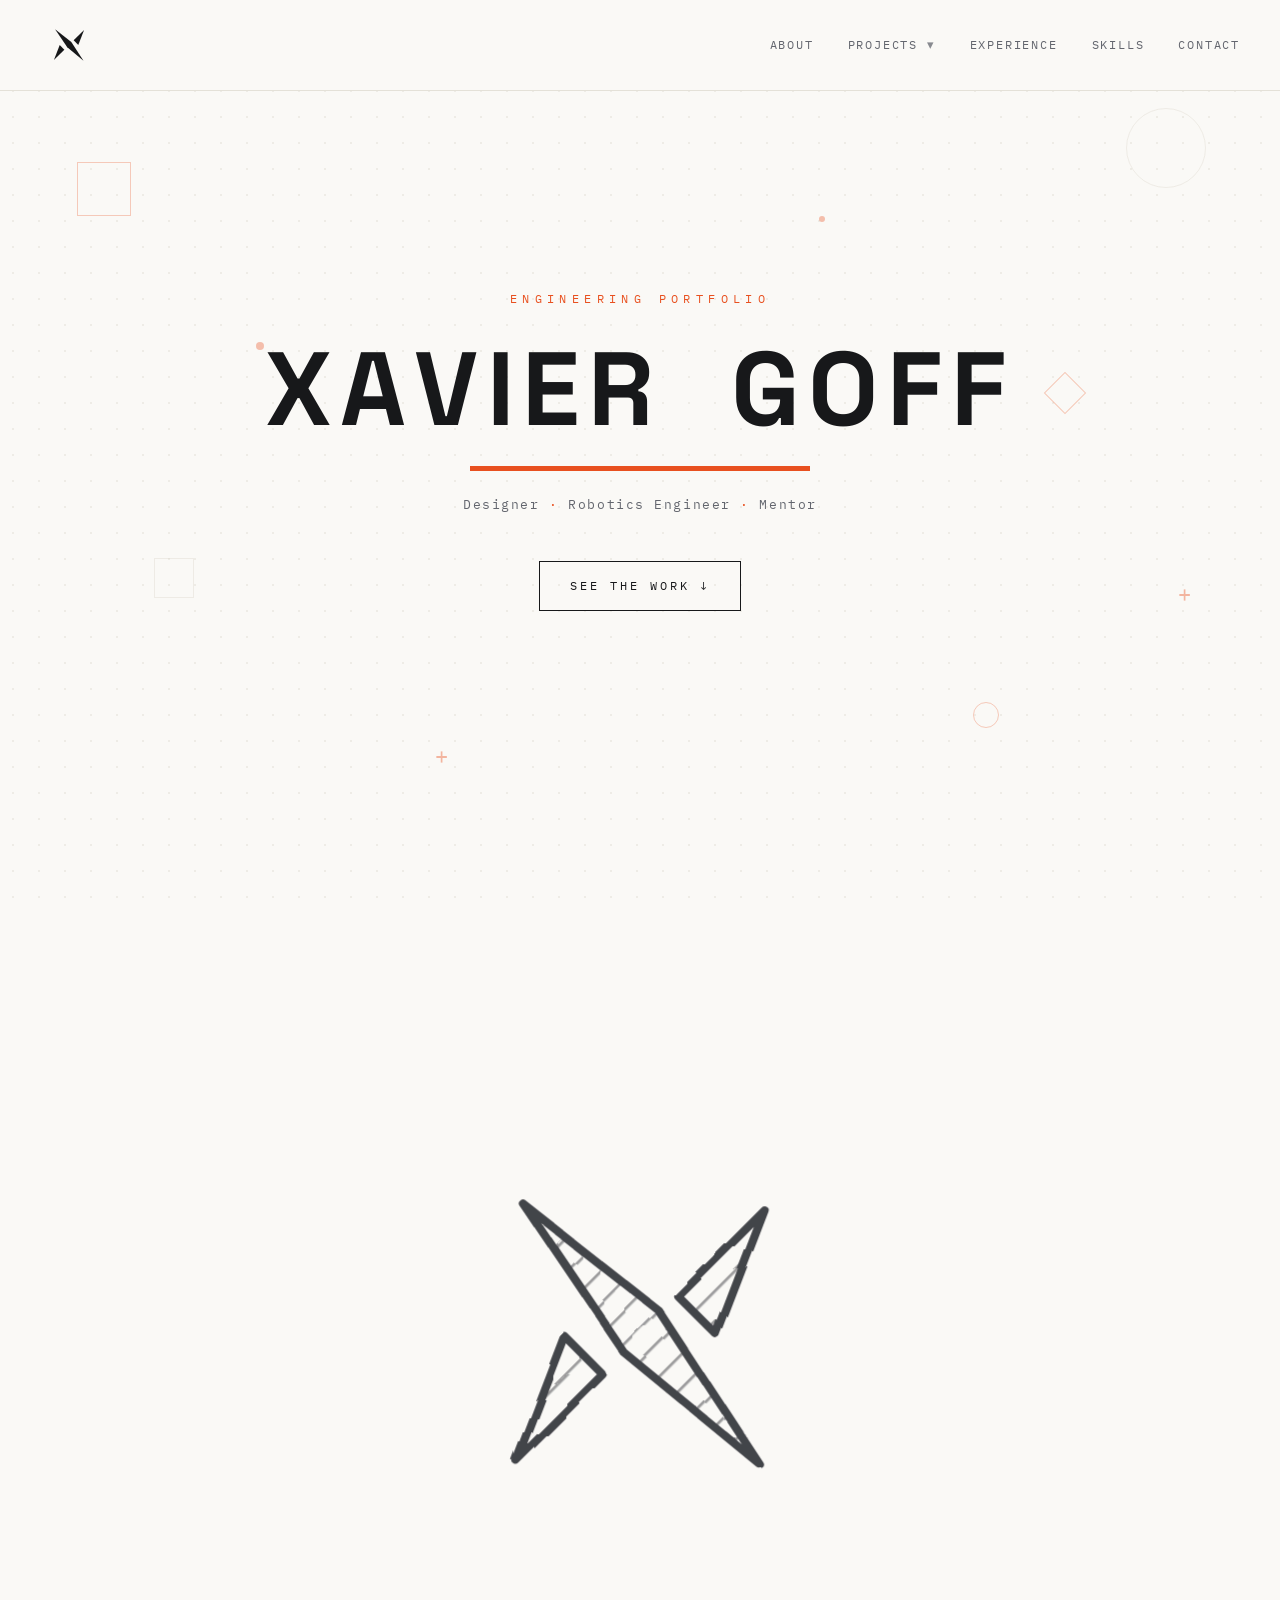
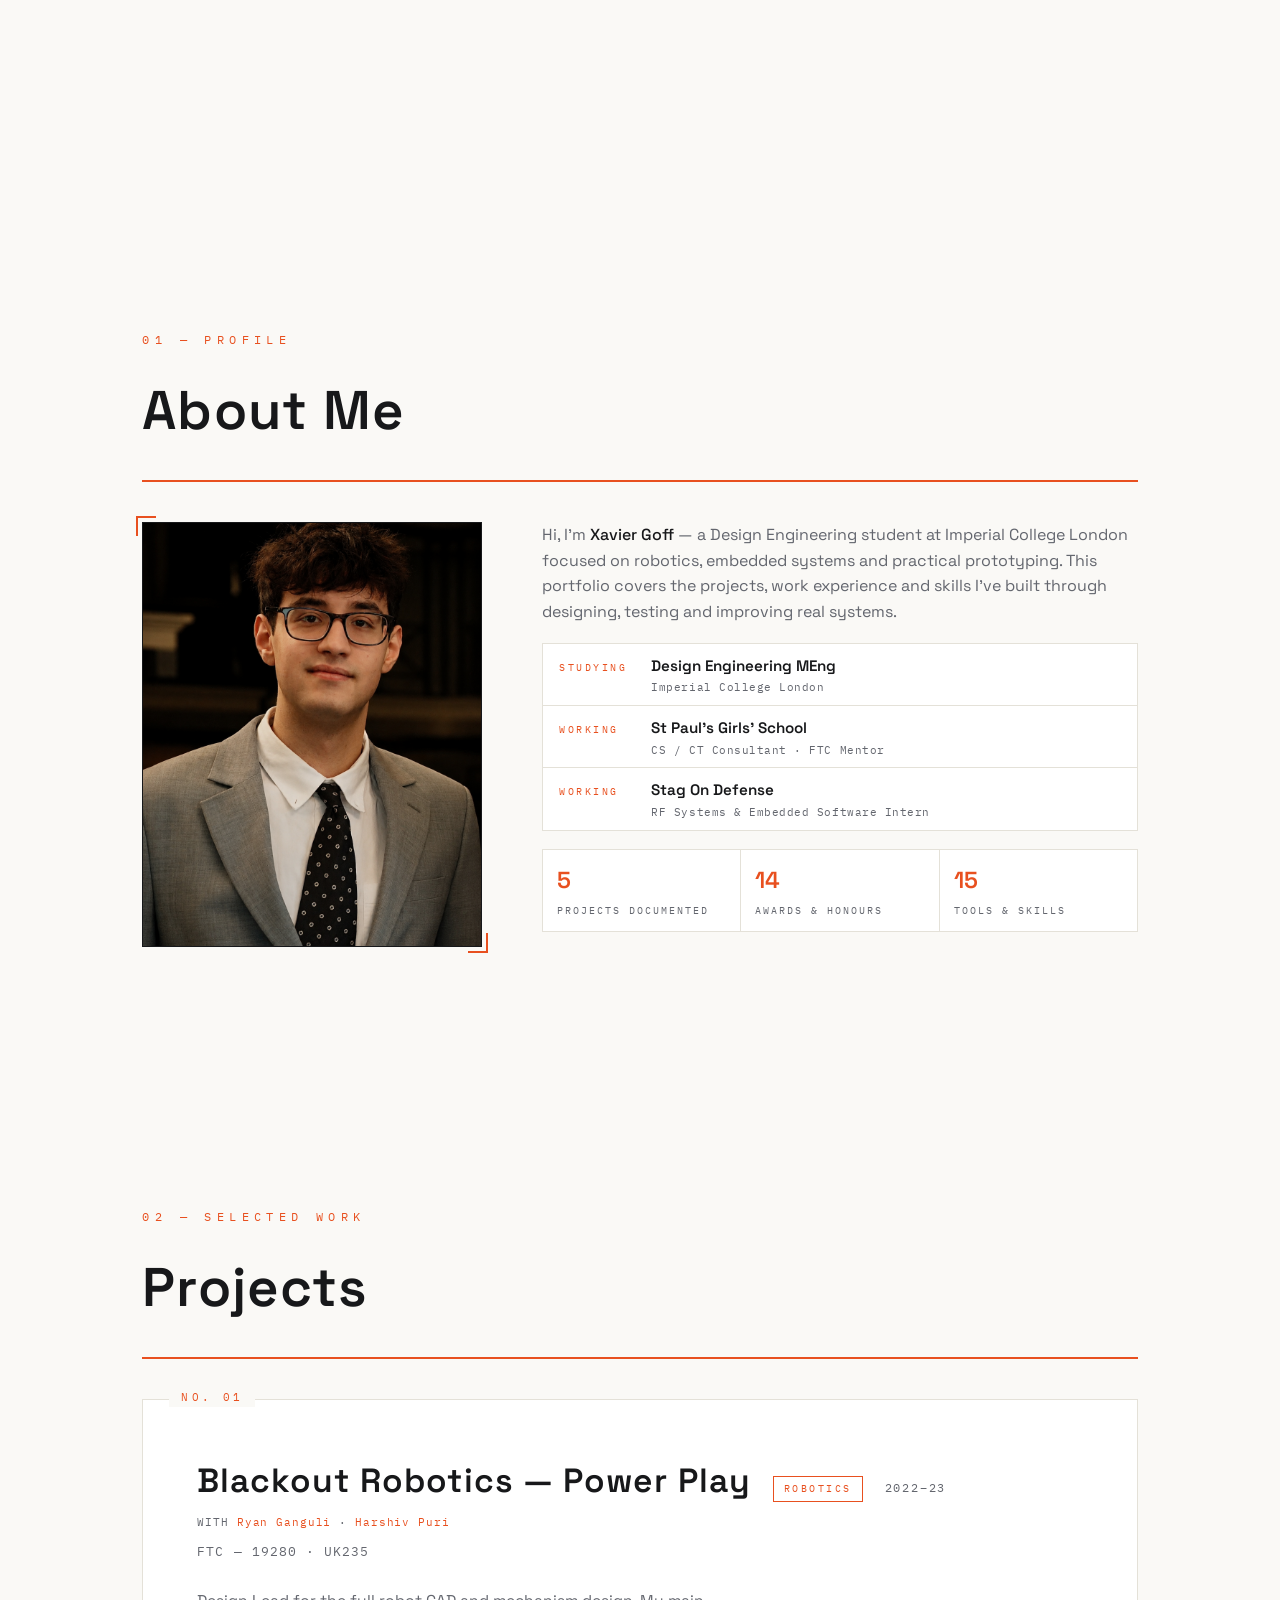
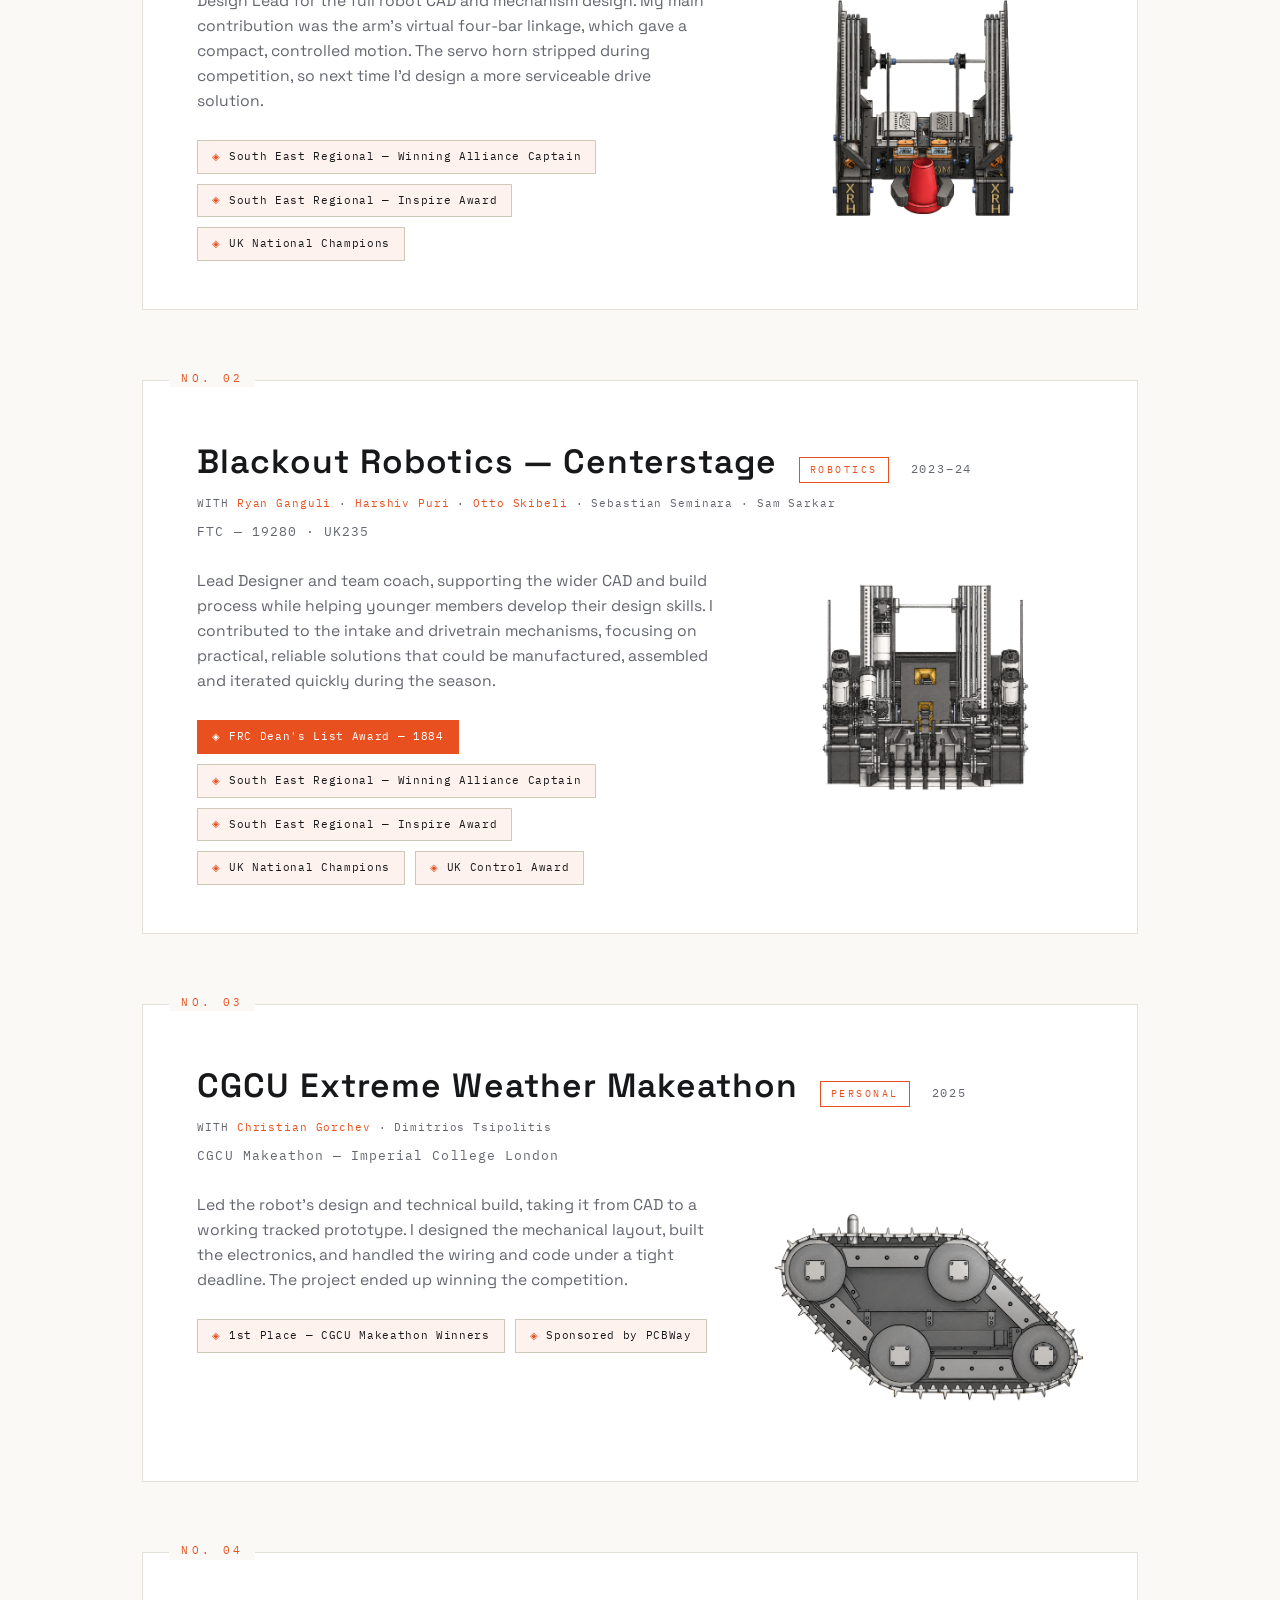
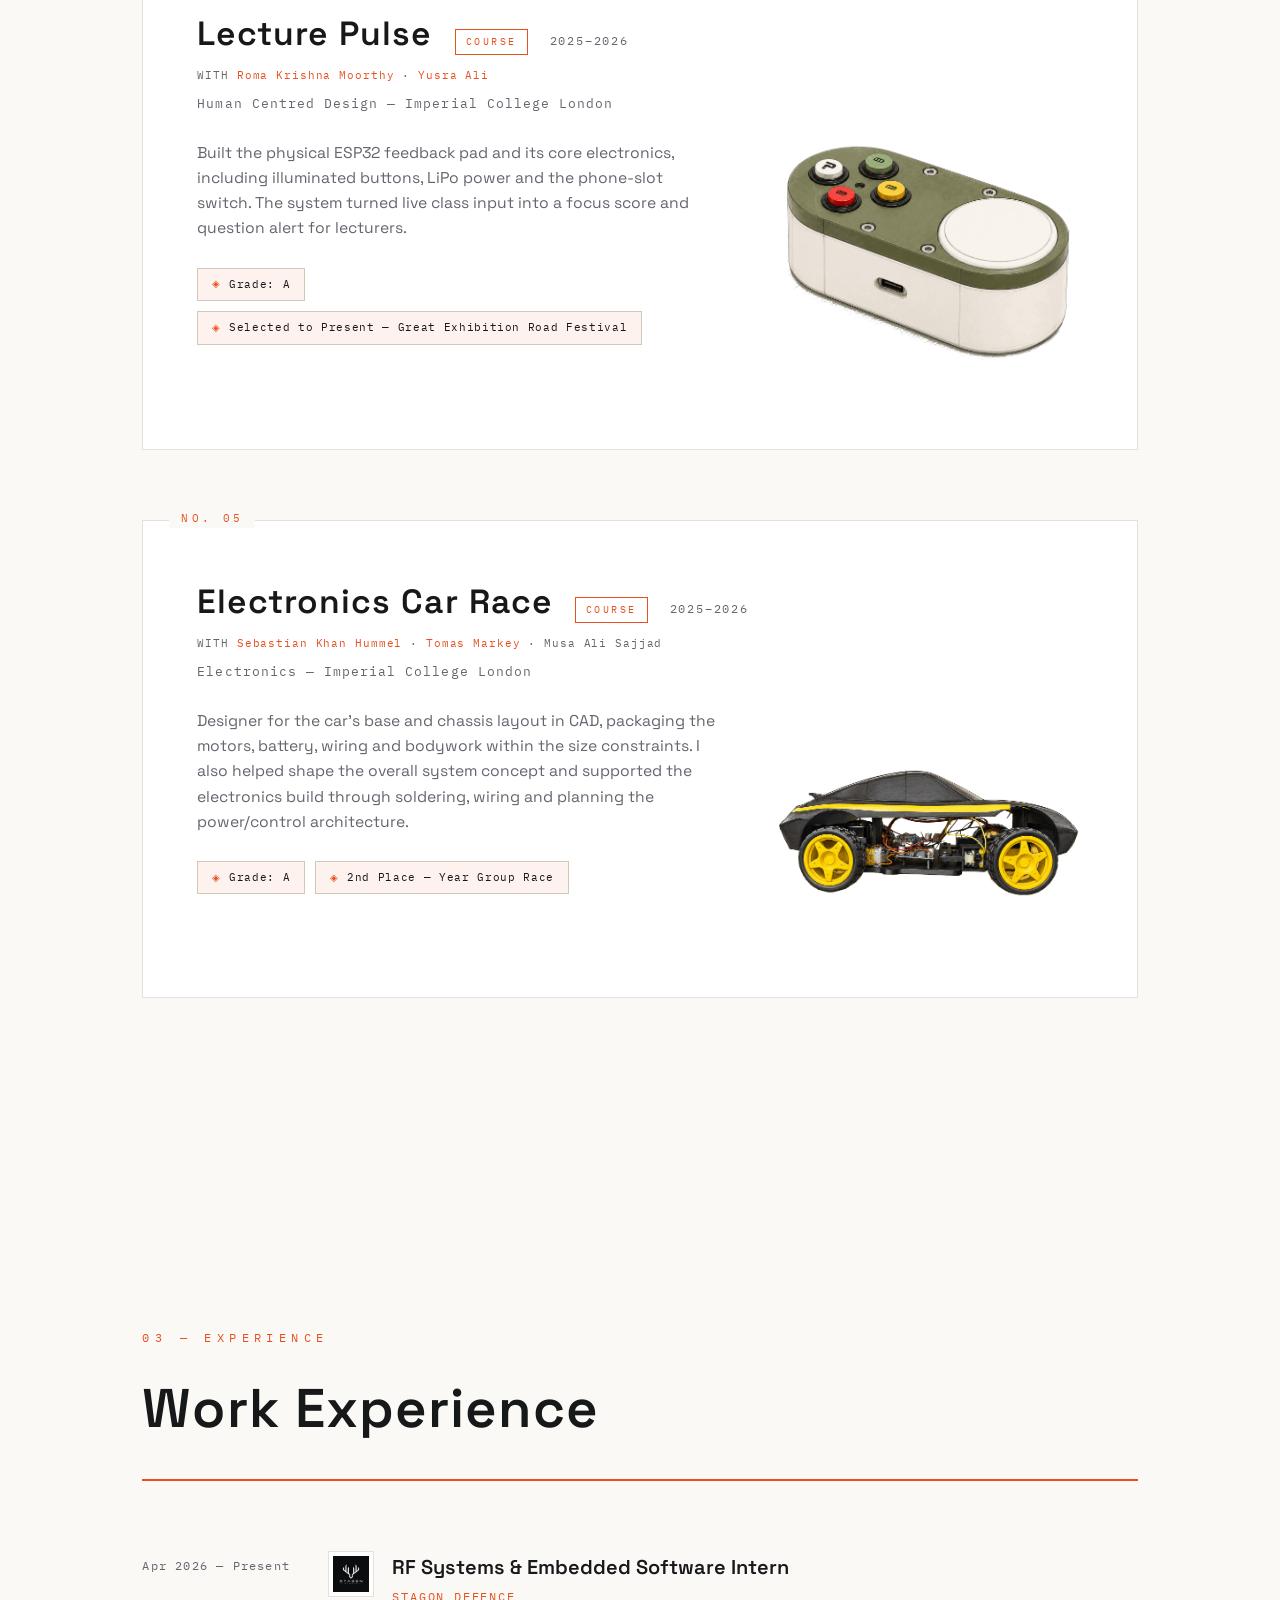
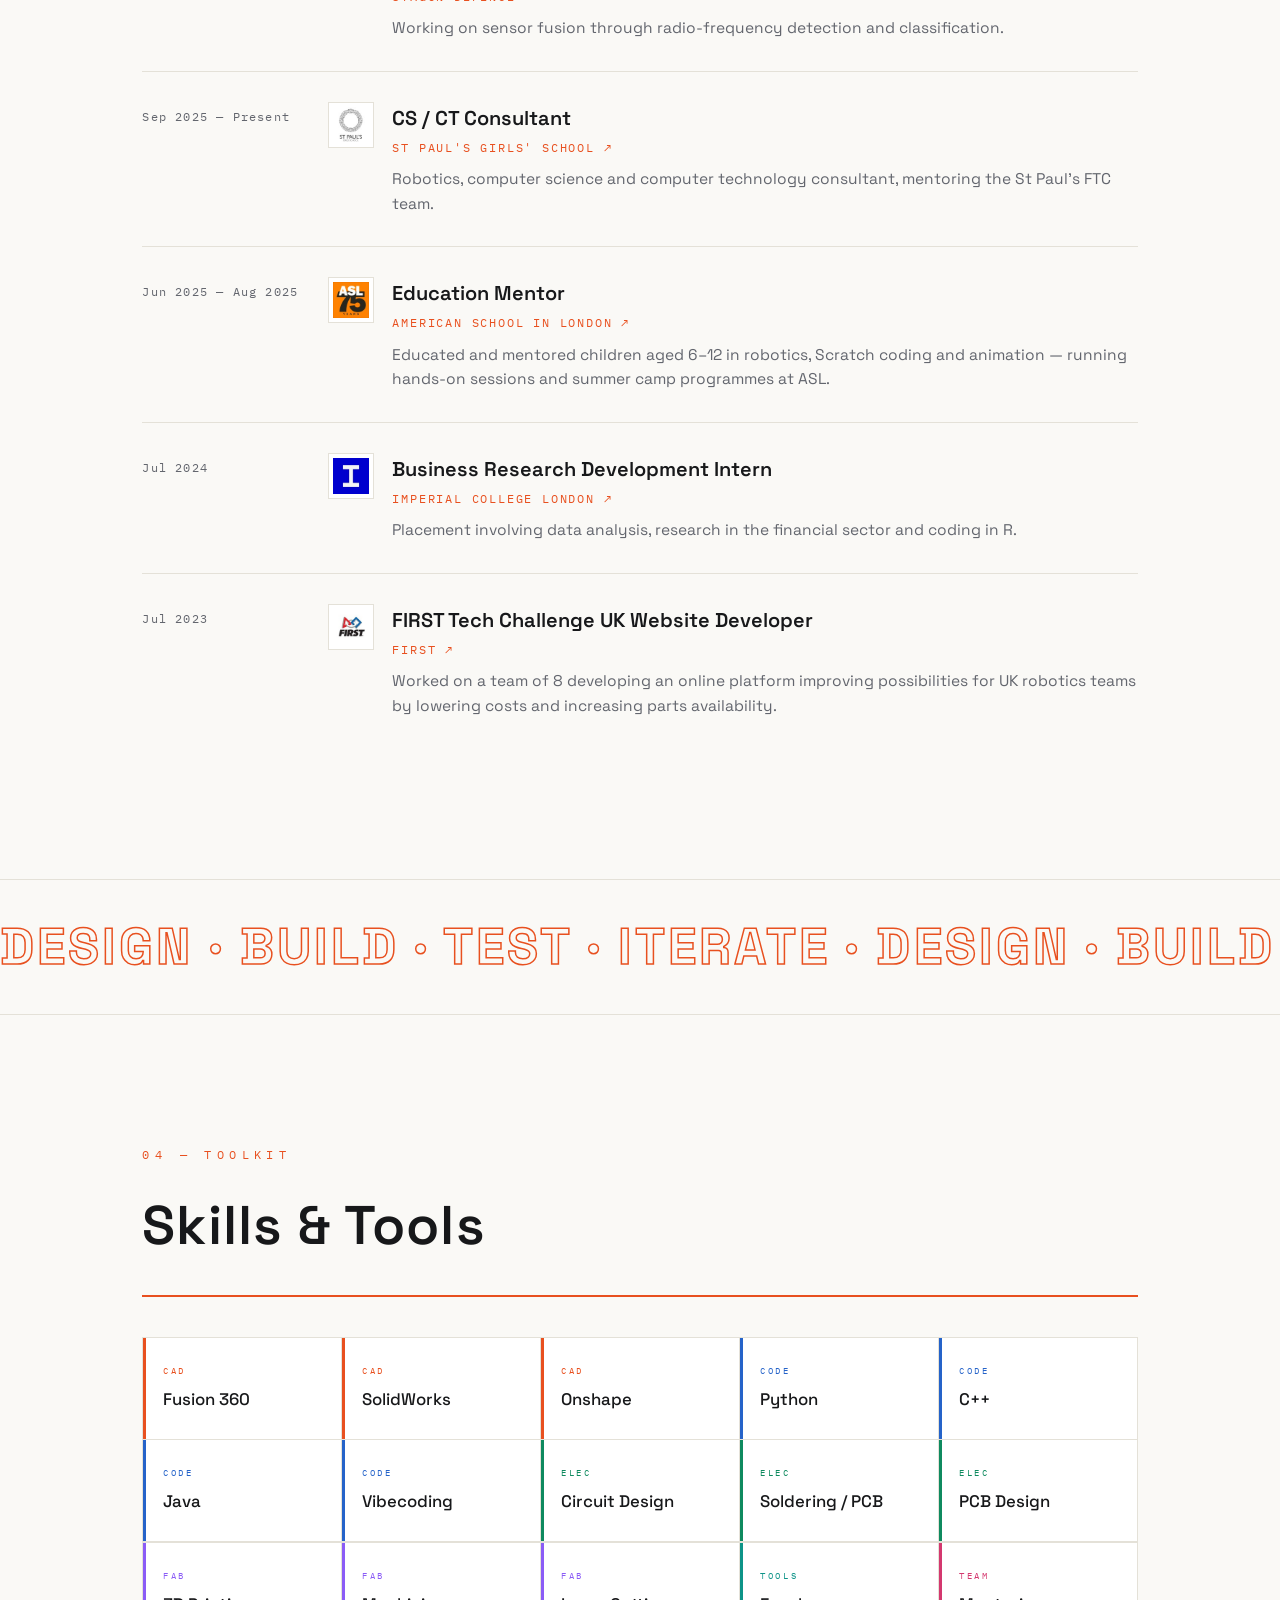
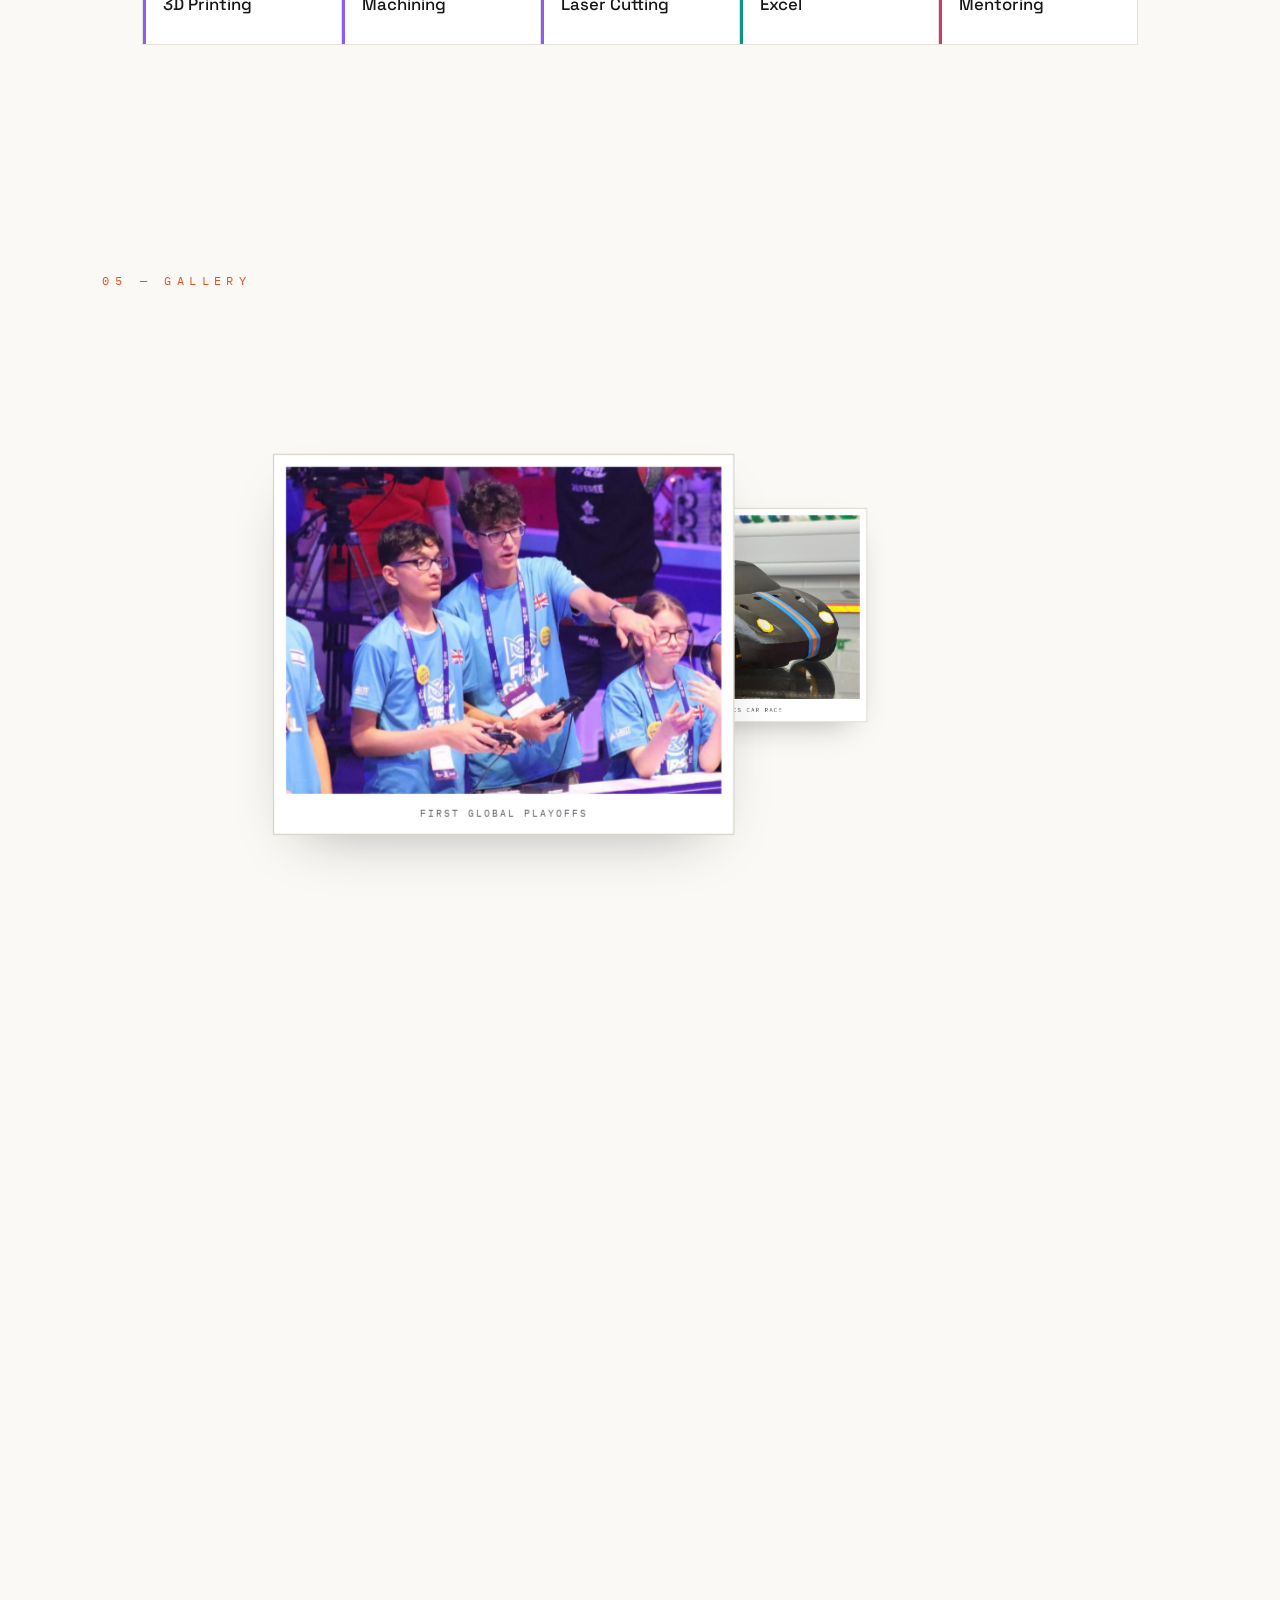
==== commit 5f259be2: "Add Electronics Car Race page, robot page fixes, lightbox, mobile fixes" ====
--- a/index.html
+++ b/index.html
@@ -8,7 +8,7 @@
 <link rel="preconnect" href="https://fonts.googleapis.com">
 <link rel="preconnect" href="https://fonts.gstatic.com" crossorigin>
 <link href="https://fonts.googleapis.com/css2?family=Space+Grotesk:wght@300;400;500;600;700&family=IBM+Plex+Mono:wght@300;400;500&display=swap" rel="stylesheet">
-<link rel="stylesheet" href="styles.css?v=2">
+<link rel="stylesheet" href="styles.css?v=3">
 </head>
 <body>
 <div id="progress"></div>
--- a/styles.css
+++ b/styles.css
@@ -341,8 +341,8 @@
   transform:scale(.99);
   transition:opacity 1.15s cubic-bezier(.25,.1,.25,1), transform 1.15s cubic-bezier(.25,.1,.25,1);
 }
-.proj-img:hover .hover-img{opacity:1;transform:scale(1)}
-.proj-img:hover .base-img{opacity:0}
+.proj:hover .proj-img .hover-img{opacity:1;transform:scale(1)}
+.proj:hover .proj-img .base-img{opacity:0}
 
 /* ---------- highlighted personal award ---------- */
 .award.special{background:var(--accent);border-color:var(--accent);color:#fff}
@@ -370,14 +370,14 @@
   transform-origin:bottom center;
   transition:opacity 1.1s cubic-bezier(.25,.1,.25,1), transform 1.1s cubic-bezier(.25,.1,.25,1);
 }
-.proj-img.expand:hover .base-img{opacity:0;transform:scale(.92)}   /* zooms out as it hands over */
+.proj:hover .proj-img.expand .base-img{opacity:0;transform:scale(.92)}   /* zooms out as it hands over */
 .proj-img.expand .hover-img{
   position:absolute;inset:0;width:100%;height:100%;object-fit:contain;
   transform-origin:bottom center;
   transform:scale(.78);opacity:0;
   transition:opacity 1.1s cubic-bezier(.25,.1,.25,1), transform 1.1s cubic-bezier(.25,.1,.25,1);
 }
-.proj-img.expand:hover .hover-img{opacity:1;transform:scale(1)}    /* grows up from the base */
+.proj:hover .proj-img.expand .hover-img{opacity:1;transform:scale(1)}    /* grows up from the base */
 
 /* ---------- nav projects dropdown ---------- */
 .nav-drop{position:relative;display:flex;align-items:center}
@@ -417,3 +417,9 @@
 
 /* instantly snap reveals to hidden (used when replaying section entrances) */
 .no-anim .reveal, .no-anim .rule{transition:none !important}
+
+/* ---------- about stats: phone layout ---------- */
+@media(max-width:640px){
+  .spec-sheet{grid-template-columns:1fr 1fr}
+  .spec:first-child{grid-column:1/-1}
+}
